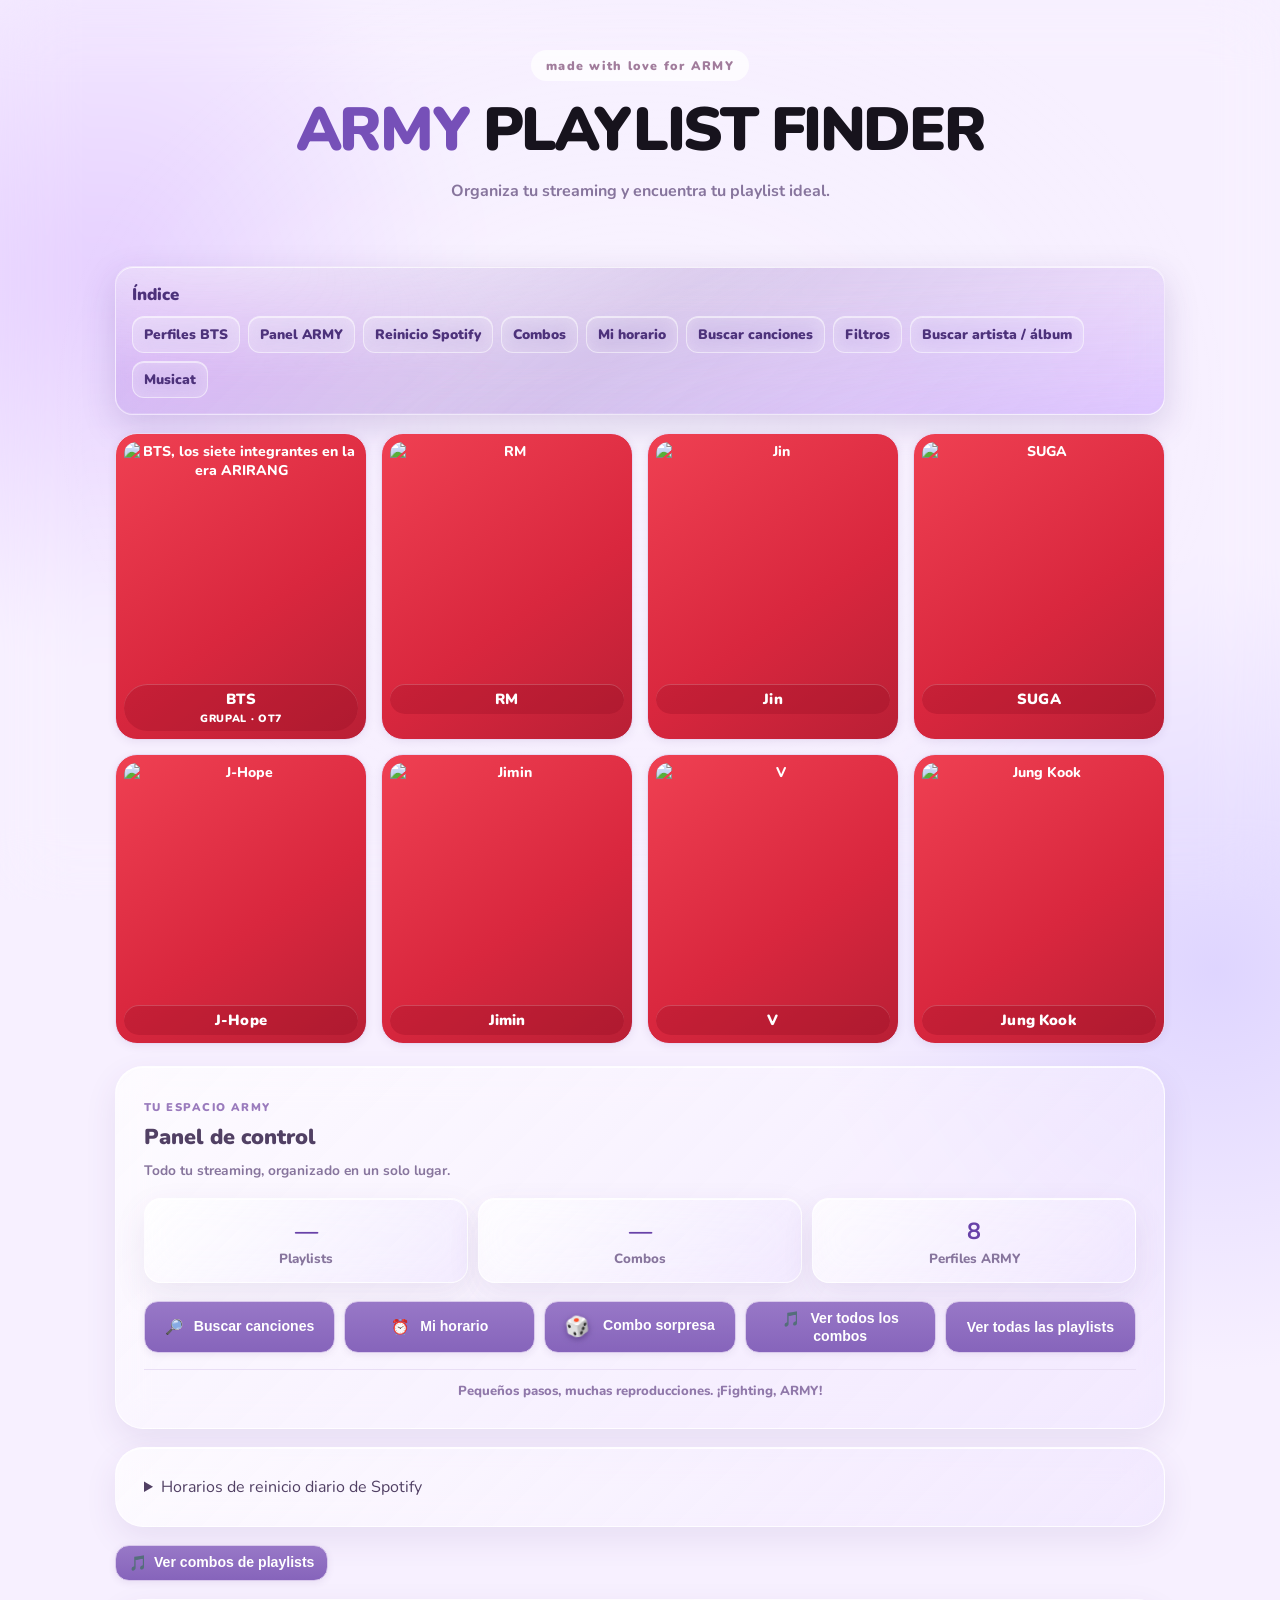
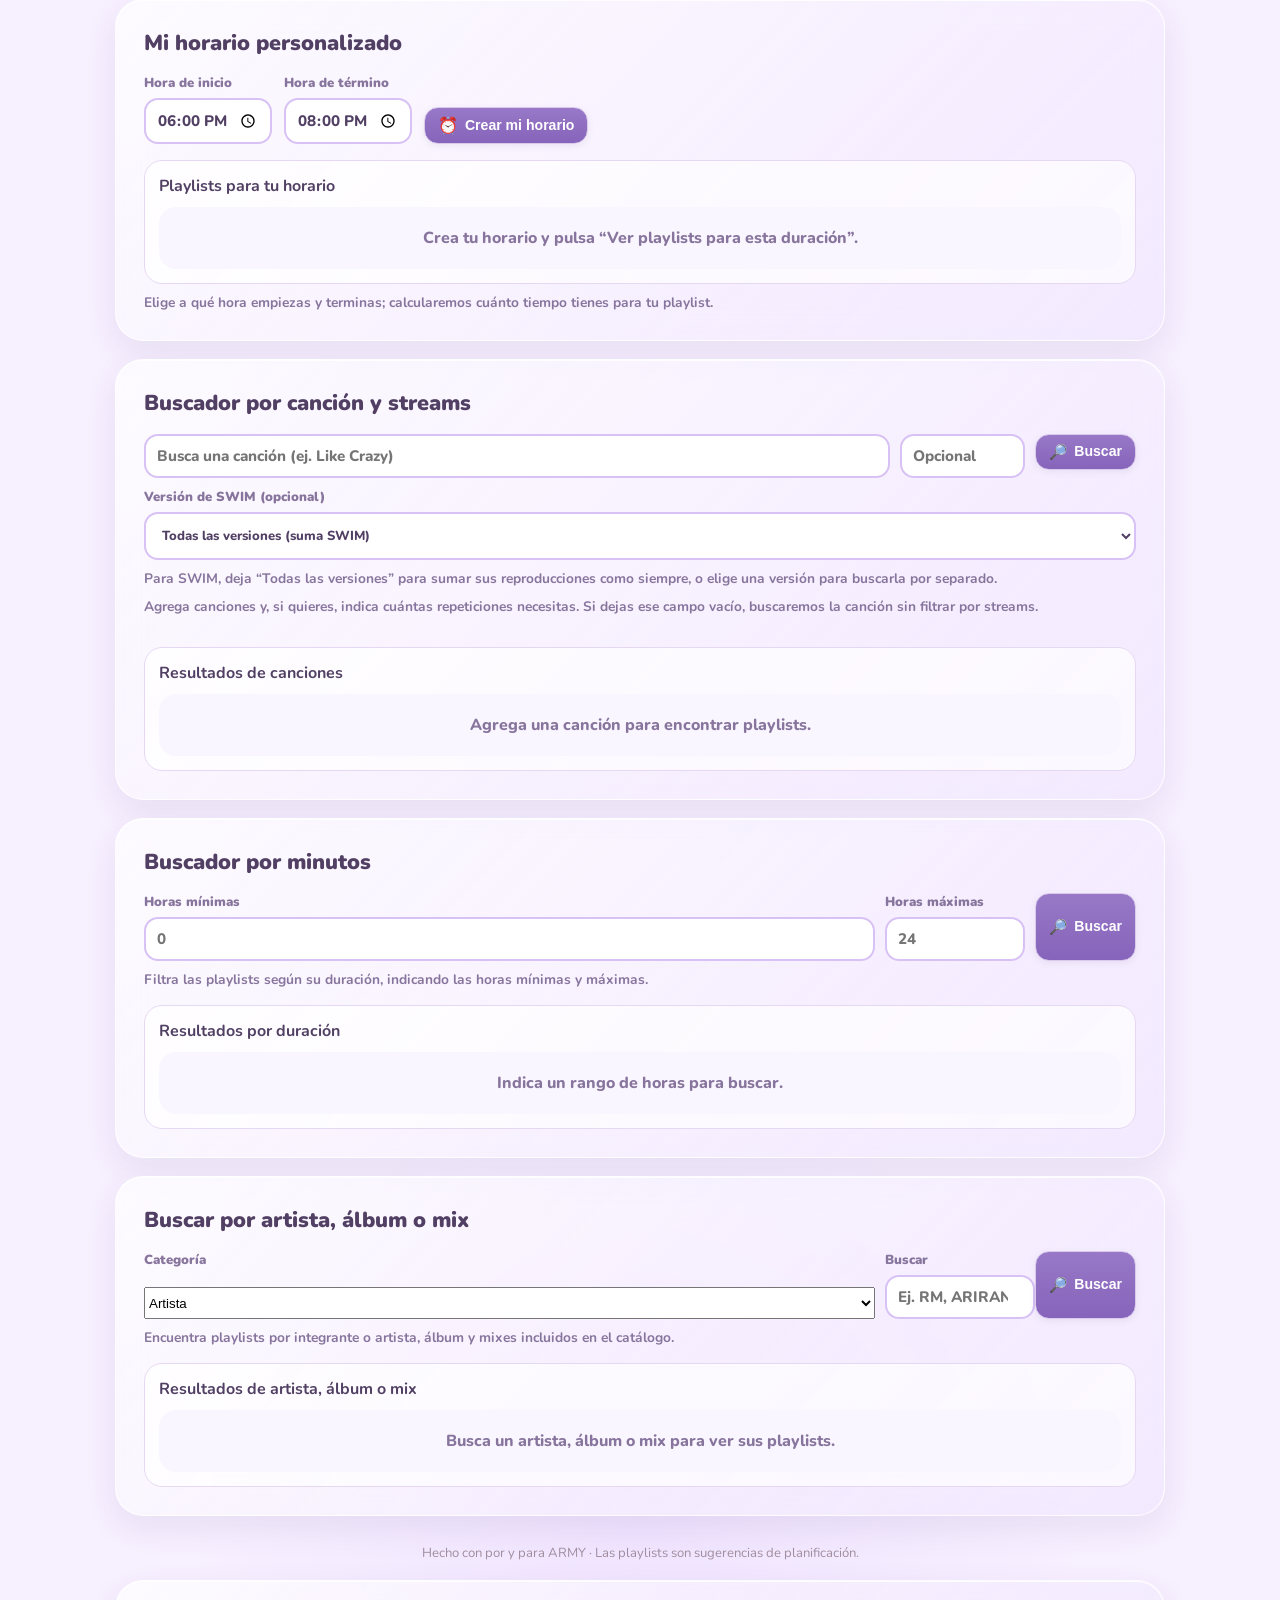
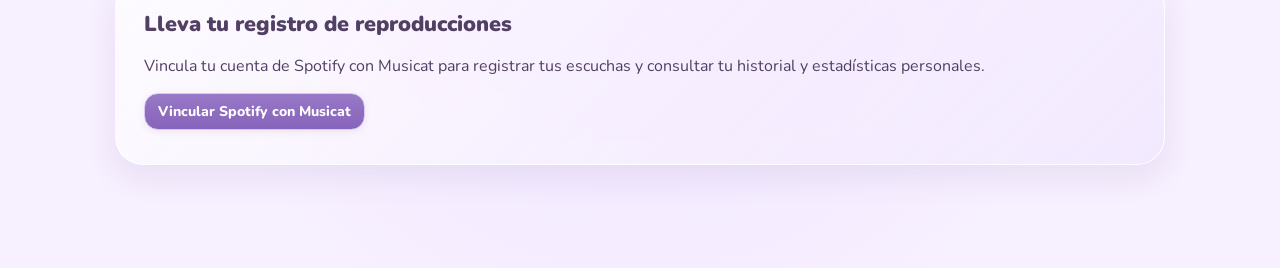
==== index.html @ de58457c "Add Normal x20 playlist" ====
<!doctype html><html lang="es"><head><meta charset="utf-8"><meta name="viewport" content="width=device-width,initial-scale=1"><meta name="theme-color" content="#fff6fb"><title>ARMY PLAYLIST FINDER</title><link rel="preconnect" href="https://fonts.googleapis.com"><link href="https://fonts.googleapis.com/css2?family=Nunito:wght@400;700;800;900&display=swap" rel="stylesheet"><style>
:root{--bg:#f7f0ff;--pink:#e8c9ff;--lilac:#d8c1f5;--blue:#d8d0ff;--yellow:#f2e5ff;--ink:#514064;--muted:#87759d;--shadow:0 12px 28px #50347720}*{box-sizing:border-box}body{margin:0;background:radial-gradient(circle at 8% 8%,#d9b8ff99,transparent 23rem),radial-gradient(circle at 95% 28%,#c9bdff88,transparent 25rem),radial-gradient(circle at 50% 90%,#ead9ff88,transparent 28rem),var(--bg);color:var(--ink);font-family:Nunito,sans-serif}.page{width:min(1050px,calc(100% - 28px));margin:auto;padding:30px 0 55px}header{text-align:center;padding:20px 10px 30px}.eyebrow{display:inline-block;padding:7px 15px;border-radius:99px;background:#ffffffbd;color:#a17c9c;font-size:.78rem;font-weight:900;letter-spacing:.1em}h1{font-size:clamp(2rem,6vw,3.8rem);line-height:1.1;margin:16px 0 8px;font-weight:900;letter-spacing:-.04em}h1 span{color:#d58db0}.subtitle,.hint{color:var(--muted);font-weight:700}.panel{margin:18px 0;padding:clamp(18px,4vw,28px);border:1px solid #ffffffd9;border-radius:28px;background:#ffffffb8;box-shadow:var(--shadow);backdrop-filter:blur(8px)}h2{font-size:1.35rem;margin:0 0 16px;font-weight:900}.hint{font-size:.86rem;margin:9px 0 0}.profiles{display:grid;grid-template-columns:repeat(4,minmax(0,1fr));gap:14px}.profile{position:relative;overflow:hidden;min-width:0;border-radius:20px;padding:9px;background:linear-gradient(145deg,#fffaff,#eee2ff);border:1px solid white;box-shadow:0 7px 18px #705e7020;transition:transform .22s,box-shadow .22s;cursor:pointer}.profile:hover{transform:perspective(700px) rotateY(-8deg) rotateX(4deg) translateY(-5px);box-shadow:0 16px 26px #705e7030}.profile:active{transform:perspective(700px) rotateY(12deg) scale(.97)}.profile iframe{display:block;width:100%;height:155px;border:0;border-radius:14px;pointer-events:none}.profile strong{display:block;text-align:center;padding:8px 2px 3px}.profile a{position:absolute;inset:0;z-index:2}.schedule{display:flex;align-items:end;gap:12px;flex-wrap:wrap}.field{display:grid;gap:6px;font-size:.82rem;font-weight:900;color:var(--muted)}.field input,.request-row input{padding:12px;border:2px solid var(--lilac);border-radius:14px;background:white;color:var(--ink);font:inherit;font-weight:800}.field input{width:125px}.action{border:0;border-radius:14px;padding:12px 18px;background:var(--pink);border-bottom:4px solid #e9afc9;box-shadow:0 4px 0 #e9afc9;color:var(--ink);font-weight:900;cursor:pointer}.schedule-result{display:none;margin-top:15px;padding:13px 16px;background:#eee5ff;border-radius:15px;font-weight:800}.request-row{display:grid;grid-template-columns:minmax(0,1fr) 140px auto;gap:10px}.request-row input{min-width:0}.request-list{display:grid;gap:8px;margin:15px 0}.request{display:flex;justify-content:space-between;gap:10px;align-items:center;padding:10px 13px;border-radius:14px;background:#f2eaff;font-weight:800}.remove{border:0;background:transparent;color:#bd7199;font-weight:900;font-size:1.1rem;cursor:pointer}.results{display:grid;grid-template-columns:repeat(2,minmax(0,1fr));gap:13px;margin-top:16px}.playlist{padding:17px;border-radius:20px;background:white;border:1px solid #fff;box-shadow:var(--shadow)}.playlist h3{margin:0 0 8px;font-size:1.05rem}.chips{display:flex;gap:7px;flex-wrap:wrap;margin:8px 0}.chip{padding:5px 9px;border-radius:99px;background:#eee5ff;font-size:.76rem;font-weight:900}.playlist ul{padding-left:19px;color:#786879;font-size:.88rem;line-height:1.55}.spotify-link{display:inline-block;text-decoration:none;color:var(--ink);font-weight:900;background:var(--blue);padding:8px 13px;border-radius:12px}.empty{grid-column:1/-1;padding:20px;text-align:center;background:#faf6ff;border-radius:17px;color:var(--muted);font-weight:800}.combo{margin-top:18px;padding:18px;border-radius:20px;background:linear-gradient(120deg,#f2e5ff,#e5dcff);cursor:pointer;transition:box-shadow .2s}.combo:focus-visible{outline:3px solid #d98abb;outline-offset:3px}.combo[aria-expanded="true"]{box-shadow:0 4px 18px #d9a5c755}.combo-playlists{cursor:default;margin-top:14px}.song-hit{background:#ead8ff;color:#633b91;font-weight:800;border-radius:6px;padding:3px 6px;list-style-position:inside}.combo h3{margin:0 0 8px}.combo p{margin:5px 0;color:#766779;font-weight:700}.footer{text-align:center;color:#a18e9f;font-size:.82rem;margin-top:28px}@media(max-width:720px){.profiles{grid-template-columns:repeat(2,minmax(0,1fr))}.results{grid-template-columns:1fr}}@media(max-width:460px){.request-row{grid-template-columns:1fr 105px}.request-row button{grid-column:1/-1}.profile iframe{height:145px}}
.profile-shortcuts{display:grid;grid-template-columns:repeat(4,minmax(0,1fr));gap:12px;margin:0 0 18px}.profile-shortcut{min-height:82px;padding:13px 8px;border:1px solid #c94b5b;border-radius:18px;background:linear-gradient(145deg,#fff7f6,#f4c8cc 58%,#d94a59);box-shadow:0 7px 18px #9f263b30,inset 0 2px 0 #fff9;color:#55202c;font:900 1rem Nunito,sans-serif;cursor:pointer;transition:transform .18s,box-shadow .18s}.profile-shortcut small{font-size:.76rem;color:var(--muted)}.member-cover{padding:8px;display:flex;flex-direction:column;align-items:center;gap:7px}.member-cover img{display:block;width:100%;aspect-ratio:1/1;object-fit:cover;object-position:center 30%;border-radius:13px}.member-cover span{display:block;font-weight:900;text-align:center;line-height:1.2}.member-cover:focus-visible{outline:3px solid #d98abb;outline-offset:3px}.profile-shortcut:active,.profile-shortcut.bounce{animation:profileBounce .48s ease}.profile-shortcut:focus-visible{outline:3px solid #d98abb;outline-offset:3px}@keyframes profileBounce{0%,100%{transform:translateY(0) scale(1)}25%{transform:translateY(-10px) scale(1.06)}50%{transform:translateY(0) scale(.96)}75%{transform:translateY(-4px) scale(1.02)}}@media(max-width:720px){.profile-shortcuts{grid-template-columns:repeat(4,minmax(0,1fr));gap:8px}.profile-shortcut{min-height:72px;font-size:.88rem;padding:10px 4px}}@media(max-width:380px){.profile-shortcut{font-size:.78rem}}\n.combo-catalog{display:grid;gap:16px}.combo-set{padding:18px;border-radius:20px;border:1px solid #fff;box-shadow:var(--shadow)}.combo-set.combo-one{background:linear-gradient(120deg,#f7e9ff,#eee5ff)}.combo-set.combo-two{background:linear-gradient(120deg,#e9f0ff,#eee8ff)}.combo-set h3{margin:0 0 8px}.combo-total{display:inline-block;margin:4px 0 12px;padding:7px 11px;border-radius:99px;background:#ffffffb8;font-weight:900;font-size:.86rem}.combo-entry{padding:12px;margin-top:9px;border-radius:14px;background:#ffffffd9}.combo-entry p{margin:5px 0;color:var(--muted);font-size:.82rem;font-weight:700}.combo-entry a{display:inline-block;margin-top:5px;color:var(--ink);font-weight:900;text-decoration:none;background:#fff;padding:7px 10px;border-radius:10px}.combo-entry a:focus-visible{outline:3px solid #d98abb}.combo-mission{font-size:.88rem;font-weight:800;margin:8px 0 0}button,.action,.spotify-link{background:#7650b8!important;color:#fff!important;border:1px solid #6842a8!important;box-shadow:0 4px 0 #55358f!important;transition:transform .18s,box-shadow .18s,background .18s;position:relative;overflow:hidden}button:hover,.action:hover,.spotify-link:hover{background:#8964c9!important;transform:translateY(-2px)}button:active,.action:active,.spotify-link:active{transform:translateY(2px) scale(.98);box-shadow:0 1px 0 #55358f!important}.profile-shortcut{background:#7650b8!important;border:2px solid #6842a8!important}.profile-shortcut span{color:#fff!important}.remove{background:transparent!important;border:0!important;box-shadow:none!important;color:#fff!important}15%{opacity:1}100%{opacity:0;transform:translate(var(--dx),-38px) scale(1.05) rotate(var(--rot))}}
/* Perfil cards: mini app widgets */
.profile-shortcuts{gap:16px;margin:4px 0 22px}
.profile-shortcut.member-cover{position:relative;isolation:isolate;min-height:0;padding:9px;border:1px solid #ffffffd9!important;border-radius:23px;background:linear-gradient(145deg,#ffffffd9 0%,#eee2ffed 52%,#d9c5f5 100%)!important;box-shadow:0 9px 24px #54377b20,inset 0 1px 0 #fff;overflow:hidden;display:flex;flex-direction:column;gap:0;transition:transform .25s ease,box-shadow .25s ease}
.profile-shortcut.member-cover:before{content:"";position:absolute;inset:0;z-index:-1;background:radial-gradient(circle at 85% 8%,#fff9 0 2px,transparent 3px),radial-gradient(circle at 12% 75%,#c9a9f455 0 2px,transparent 3px);pointer-events:none}
.profile-shortcut.member-cover:hover{transform:translateY(-6px) scale(1.025);box-shadow:0 17px 30px #54377b35,inset 0 1px 0 #fff}
.profile-shortcut.member-cover img{width:100%;aspect-ratio:1/1;object-fit:cover;object-position:center 28%;border-radius:16px;box-shadow:0 5px 14px #4b326522;transition:transform .35s ease,filter .35s ease}
.profile-shortcut.member-cover:hover img{transform:scale(1.035);filter:saturate(1.08)}
.profile-shortcut.member-cover span{width:100%;margin-top:9px;padding:8px 4px 6px;border-radius:13px;background:#ffffffa8;color:#63458c!important;font-size:.98rem;letter-spacing:.025em;text-align:center;box-shadow:inset 0 1px 0 #fff}
.profile-shortcut.member-cover small{color:#987eb7!important;font-size:.68rem;letter-spacing:.08em;text-transform:uppercase}
.profile-shortcut.member-cover:after{content:"";position:absolute;top:15px;right:16px;color:#fff;font-size:1rem;text-shadow:0 1px 8px #6842a8;opacity:.9}
.armybomb-particle{position:absolute;z-index:30;left:var(--x);top:var(--y);width:13px;height:25px;pointer-events:none;animation:armybomb-float 1s cubic-bezier(.16,.75,.25,1) forwards;filter:drop-shadow(0 2px 3px #40236a55)}
.armybomb-particle:before{content:"";position:absolute;top:0;left:0;width:13px;height:13px;border-radius:50%;background:radial-gradient(circle at 35% 28%,#fff 0 9%,#e8dcff 13%,#a987e9 48%,#6841a8 100%);border:1px solid #fff9;box-shadow:0 0 8px #c6a5ff}
.armybomb-particle:after{content:"";position:absolute;top:11px;left:5px;width:4px;height:13px;border-radius:0 0 3px 3px;background:linear-gradient(90deg,#eee7ff,#8c6ab9,#f5efff);border:1px solid #fff9}
@keyframes armybomb-float{0%{opacity:0;transform:translate(0,8px) scale(.35) rotate(-18deg)}15%{opacity:1}100%{opacity:0;transform:translate(var(--dx),-58px) scale(1.1) rotate(var(--rot))}}
@media(max-width:720px){.profile-shortcuts{gap:10px}.profile-shortcut.member-cover{padding:7px;border-radius:19px}.profile-shortcut.member-cover span{font-size:.86rem;padding:7px 3px 5px}}
}

/* Animaciones suaves de entrada y movimiento */
@keyframes lavenderRise{from{opacity:0;transform:translateY(16px)}to{opacity:1;transform:translateY(0)}}
@keyframes lavenderGlow{0%,100%{box-shadow:0 3px 12px #5d477515}50%{box-shadow:0 7px 20px #8b69bd26}}
header{animation:lavenderRise .75s ease both}
.panel{animation:lavenderRise .65s ease both}
.profile-shortcut.member-cover{animation:lavenderRise .6s ease both}
.profile-shortcut.member-cover:nth-child(2){animation-delay:.06s}
.profile-shortcut.member-cover:nth-child(3){animation-delay:.12s}
.profile-shortcut.member-cover:nth-child(4){animation-delay:.18s}
.profile-shortcut.member-cover:nth-child(5){animation-delay:.24s}
.profile-shortcut.member-cover:nth-child(6){animation-delay:.30s}
.profile-shortcut.member-cover:nth-child(7){animation-delay:.36s}
.profile-shortcut.member-cover:nth-child(8){animation-delay:.42s}
.action:hover,.spotify-link:hover{filter:brightness(1.08)}
@media(prefers-reduced-motion:reduce){header,.panel,.profile-shortcut.member-cover{animation:none!important}}
/* Minimal lavender: tarjetas de perfiles */
.profile-shortcuts{gap:14px;margin:4px 0 22px}
.profile-shortcut.member-cover{min-height:0;padding:8px!important;border:1px solid #e9def5!important;border-radius:18px!important;background:#fff!important;box-shadow:0 3px 12px #5d477515!important;overflow:hidden;display:flex;flex-direction:column;gap:0;transition:transform .2s ease,border-color .2s ease,box-shadow .2s ease}
.profile-shortcut.member-cover:before,.profile-shortcut.member-cover:after{display:none!important}
.profile-shortcut.member-cover:hover{transform:translateY(-3px)!important;border-color:#cdb8e8!important;box-shadow:0 8px 18px #5d47751c!important}
.profile-shortcut.member-cover img{width:100%;aspect-ratio:1/1;object-fit:cover;object-position:center 28%;border-radius:12px!important;box-shadow:none!important;transition:transform .25s ease}
.profile-shortcut.member-cover:hover img{transform:scale(1.015);filter:none}
.profile-shortcut.member-cover span{width:100%;margin-top:8px;padding:7px 3px 5px;border-radius:10px;background:#f5effb!important;color:#63458c!important;font-size:.92rem;letter-spacing:.01em;text-align:center;box-shadow:none!important}
.profile-shortcut.member-cover small{color:#9883ad!important;font-size:.66rem;letter-spacing:.06em;text-transform:uppercase}
@media(max-width:720px){.profile-shortcuts{gap:9px}.profile-shortcut.member-cover{padding:6px!important;border-radius:15px!important}.profile-shortcut.member-cover img{border-radius:10px!important}.profile-shortcut.member-cover span{font-size:.82rem;padding:6px 2px 4px}}
@media(prefers-reduced-motion:reduce){.profile-shortcut.member-cover,.profile-shortcut.member-cover img{transition:none}}

.army-dashboard{background:linear-gradient(135deg,#fff 0%,#f7efff 58%,#eee5ff 100%);border:1px solid #e7d9f7}.dashboard-head{display:flex;justify-content:space-between;align-items:center;gap:12px}.dashboard-head h2{margin:5px 0}.dashboard-kicker{font-size:.7rem;letter-spacing:.13em;font-weight:900;color:#9a7bbd}.dashboard-heart{font-size:2.2rem;filter:drop-shadow(0 4px 7px #9270bb44)}.dashboard-stats{display:grid;grid-template-columns:repeat(3,minmax(0,1fr));gap:10px;margin:18px 0}.dashboard-stat{display:grid;gap:3px;padding:14px 10px;border:1px solid #eee4f8;border-radius:17px;background:#ffffffd9;text-align:center}.dashboard-stat span{font-size:1.25rem}.dashboard-stat strong{font-size:1.45rem;color:#6842a8}.dashboard-stat small{font-weight:800;color:var(--muted)}.dashboard-actions{display:flex;flex-wrap:wrap;gap:9px}.dashboard-actions .action{flex:1 1 175px}.dashboard-note{margin:16px 0 0;padding-top:12px;border-top:1px solid #e9def5;color:#9078aa;font-size:.82rem;font-weight:800;text-align:center}@media(max-width:460px){.dashboard-stat{padding:11px 5px}.dashboard-stat strong{font-size:1.2rem}.dashboard-actions .action{flex-basis:100%}}\n .reset-times summary{cursor:pointer;font-weight:900;color:var(--ink);font-size:1.02rem;list-style-position:inside}.reset-times[open] summary{margin-bottom:12px}.reset-controls{display:flex;gap:10px;align-items:center;flex-wrap:wrap}.reset-controls input{flex:1 1 220px;min-width:0;padding:11px 13px;border:1px solid #e4d7f2;border-radius:13px;background:#fff;color:var(--ink);font:inherit;font-weight:800}.reset-format-label{display:flex;align-items:center;gap:8px;color:var(--muted);font-size:.82rem;font-weight:900}.reset-format-label select{padding:10px;border:1px solid #e4d7f2;border-radius:12px;background:#fff;color:var(--ink);font:inherit;font-weight:800}.reset-highlight{display:flex;gap:6px 18px;align-items:center;flex-wrap:wrap;padding:13px 15px;margin:12px 0;background:linear-gradient(110deg,#f4ecff,#fff);border:1px solid #e7d9f7;border-radius:14px;color:#6842a8;font-weight:900}.reset-list-wrap{display:grid;gap:8px}.reset-country-card{display:grid;grid-template-columns:minmax(175px,1.2fr) minmax(105px,.8fr) minmax(105px,.8fr) minmax(120px,.9fr);align-items:center;gap:10px;min-width:0;padding:11px 13px;border:1px solid #eee5f7;border-radius:14px;background:linear-gradient(105deg,#fff,#faf7ff);box-shadow:0 3px 10px #5d47750c;font-size:.82rem;white-space:nowrap}.reset-country-name{min-width:0;white-space:normal;overflow-wrap:anywhere;display:-webkit-box;-webkit-box-orient:vertical;-webkit-line-clamp:2;overflow:hidden;line-height:1.2;font-weight:900;color:#5f477b}.reset-country-name .reset-flag{margin-right:7px}.reset-time-cell{color:#89789b;font-weight:800}.reset-time-cell strong{display:block;color:#6842a8;font-size:.88rem}.reset-countdown{color:#6842a8;font-weight:900;text-align:right}@media(max-width:620px){.reset-list-wrap{overflow-x:auto;padding-bottom:5px}.reset-country-card{min-width:590px;grid-template-columns:1.2fr .8fr .8fr .9fr}.reset-controls{align-items:stretch}.reset-format-label{justify-content:space-between}} 
/* Panel inferior de plataformas */
body{padding-bottom:30px}
#spotifyContent>.panel{margin:12px 0}

.site-index{margin:18px 0;padding:16px;border:1px solid #e7d9f7;border-radius:18px;background:#fffdfef0;box-shadow:0 6px 18px #705e7015}.site-index h2{margin:0 0 10px;color:#6842a8;font-size:1.05rem}.site-index-links{display:flex;flex-wrap:wrap;gap:8px}.site-index a{padding:8px 11px;border-radius:12px;background:#f2eaff;color:#6842a8;font-weight:900;text-decoration:none;font-size:.86rem}.site-index a:focus-visible{outline:3px solid #d98abb;outline-offset:2px}

/* Liquid glass lavanda global + botones estilo glossy */
body{
 }
body:before{
 content:"";position:fixed;inset:0;z-index:-1;pointer-events:none;
 background:radial-gradient(ellipse at 50% 45%,#ffffff38,transparent 65%);
 backdrop-filter:blur(34px);-webkit-backdrop-filter:blur(34px);
}
.panel,.site-index,.playlist,.combo-entry,.reset-country-card,.dashboard-stat{
 background:linear-gradient(135deg,#ffffffb8,#eee5ff99)!important;
 border:1px solid #ffffffc9!important;
 box-shadow:0 12px 32px #51347b18,inset 0 1px 0 #ffffffd9!important;
 backdrop-filter:blur(18px) saturate(145%);-webkit-backdrop-filter:blur(18px) saturate(145%);
}
button,.action,.spotify-link,.profile-shortcut{
 border-radius:999px!important;
 background:linear-gradient(180deg,#9874d0 0%,#7650b8 58%,#6842a8 100%)!important;
 color:#fff!important;
 border:1px solid #ffffffa8!important;
 box-shadow:0 5px 0 #4f347f,0 9px 18px #4f347f30,inset 0 2px 3px #ffffff65!important;
 text-shadow:0 1px 2px #4d327755;
 transition:transform .18s ease,box-shadow .18s ease,filter .18s ease!important;
}
button:hover,.action:hover,.spotify-link:hover,.profile-shortcut:hover{
 filter:brightness(1.08) saturate(1.04);transform:translateY(-2px);
 box-shadow:0 7px 0 #4f347f,0 13px 22px #4f347f38,inset 0 2px 3px #ffffff75!important;
}
button:active,.action:active,.spotify-link:active,.profile-shortcut:active{
 transform:translateY(3px) scale(.985);
 box-shadow:0 2px 0 #4f347f,0 4px 10px #4f347f24,inset 0 2px 4px #ffffff55!important;
}
.profile-shortcut.member-cover{border-radius:22px!important;background:linear-gradient(145deg,#ffffffd9,#e9ddf8c9)!important}
.profile-shortcut.member-cover span{border-radius:999px!important}
@media(prefers-reduced-motion:reduce){button,.action,.spotify-link,.profile-shortcut{transition:none!important}}


/* Índice: liquid glass morado */
.site-index{
 position:relative;isolation:isolate;overflow:hidden;
 background:linear-gradient(135deg,rgba(177,139,235,.34),rgba(112,72,177,.25) 48%,rgba(220,195,255,.32))!important;
 border:1px solid rgba(255,255,255,.58)!important;
 box-shadow:0 12px 34px rgba(79,42,130,.18),inset 0 1px 0 rgba(255,255,255,.72),inset 0 -1px 0 rgba(255,255,255,.16)!important;
 backdrop-filter:blur(22px) saturate(165%)!important;
 -webkit-backdrop-filter:blur(22px) saturate(165%)!important;
}
.site-index:before{content:"";position:absolute;inset:-45% -15%;z-index:-1;pointer-events:none;background:radial-gradient(ellipse at 18% 8%,rgba(255,255,255,.68),transparent 42%),radial-gradient(ellipse at 88% 85%,rgba(179,128,255,.32),transparent 48%);filter:blur(9px)}
.site-index h2,.site-index a{color:#4d327b!important}
.site-index a{background:rgba(255,255,255,.28)!important;border:1px solid rgba(255,255,255,.5)!important;box-shadow:inset 0 1px 0 rgba(255,255,255,.55)!important;backdrop-filter:blur(10px);-webkit-backdrop-filter:blur(10px)}
.site-index a:hover{background:rgba(255,255,255,.48)!important}
@supports not ((backdrop-filter:blur(2px)) or (-webkit-backdrop-filter:blur(2px))){.site-index{background:linear-gradient(135deg,#e7d8ff,#c7a8f2)!important}}


/* Tarjetas BTS: rojo ARIRANG y nombres blancos; los combos conservan su paleta */
.profile-shortcut.member-cover{
  background:linear-gradient(145deg,#ef4052 0%,#d9273e 58%,#b91f35 100%)!important;
  border:1px solid #a9182d!important;
  box-shadow:0 6px 16px #a9182d35,inset 0 1px 0 #ffffff55!important;
}
.profile-shortcut.member-cover span,
.profile-shortcut.member-cover small{
  color:#fff!important;
}
.profile-shortcut.member-cover span{
  background:rgba(145,12,34,.28)!important;
  box-shadow:inset 0 1px 0 #ffffff30!important;
}
.profile-shortcut.member-cover:hover{
  border-color:#8f1428!important;
  box-shadow:0 10px 22px #a9182d45,inset 0 1px 0 #ffffff66!important;
}


/* Título principal: ARMY morado y PLAYLIST FINDER negro */
.army-main-title{color:#17131d!important;text-shadow:none}
.army-main-title span{color:#7650b8!important}

/* Iconos para controles de navegación y streaming */
.action:before{display:inline-block;margin-right:7px;font-size:1.05em;vertical-align:-1px}
#dashboardRandom:before{content:"🎲";display:inline-block;font-size:1.4em;vertical-align:-3px;filter:drop-shadow(0 2px 3px #39205f88);transform:rotate(-8deg);margin-right:9px}
#makeSchedule:before{content:"⏰";font-size:1.15em}
#addRequest:before,#clearHours:before,#librarySearchButton:before{content:"🔎";font-size:1.05em}
#toggleComboCatalog:before{content:"🎵";font-size:1.05em}
[data-dashboard-go="songSearchPanel"]:before{content:"🔎"}
[data-dashboard-go="schedulePanel"]:before{content:"⏰"}
[data-dashboard-go="toggleComboCatalog"]:before{content:"🎵"}
#dashboardRandom:after{content:""}
#showSchedulePlaylists:before{content:"▶️"}


#randomComboResult{position:relative;overflow:visible}
#randomComboCard{position:relative;isolation:isolate;overflow:visible}
.surprise-card-confetti,.surprise-card-confetti{width:8px;height:12px;border-radius:2px;animation:cardConfettiFloat var(--duration,8s) ease-in-out var(--delay,0s) forwards}
.surprise-card-star{font-size:clamp(16px,2.5vw,25px);color:#9b63e8;text-shadow:0 1px 8px #fff,0 0 12px #d9b8ff;animation:cardStarTwinkle var(--duration,8s) ease-in-out var(--delay,0s) forwards}
@keyframes cardConfettiFloat{0%{transform:translate3d(0,-8px,0) rotate(0deg);opacity:0}12%{opacity:1}80%{opacity:1}100%{transform:translate3d(var(--drift),95px,0) rotate(var(--spin));opacity:0}}

.surprise-confetti{position:fixed;top:-14px;width:9px;height:13px;z-index:9999;pointer-events:none;border-radius:2px;animation:surpriseConfettiFall var(--fall-time,2.4s) cubic-bezier(.18,.65,.35,1) forwards}
@keyframes surpriseConfettiFall{0%{transform:translate3d(0,-10px,0) rotate(0deg);opacity:1}100%{transform:translate3d(var(--drift),105vh,0) rotate(var(--spin));opacity:0}}
@media(prefers-reduced-motion:reduce){.surprise-confetti{animation-duration:1.1s}}

/* Botones más pequeños y suaves, sin relieve marcado */
button,.action,.spotify-link{
  padding:8px 13px!important;
  min-height:0;
  border:1px solid #d9c9ec!important;
  border-radius:14px!important;
  background:linear-gradient(180deg,#9878c7 0%,#8664bb 100%)!important;
  box-shadow:0 2px 7px #60458318!important;
  text-shadow:none!important;
  font-size:.88rem!important;
  font-weight:800!important;
  transition:background .18s ease,box-shadow .18s ease!important;
}
button:hover,.action:hover,.spotify-link:hover{
  transform:none!important;
  filter:none!important;
  background:#8060b4!important;
  box-shadow:0 3px 9px #60458320!important;
}
button:active,.action:active,.spotify-link:active{
  transform:scale(.99)!important;
  box-shadow:0 1px 4px #60458318!important;
}
.profile-shortcut.member-cover{
  border:1px solid #e8d9f4!important;
  box-shadow:0 2px 9px #60458318!important;
}
.profile-shortcut.member-cover:hover{
  transform:translateY(-2px)!important;
  box-shadow:0 4px 12px #60458320!important;
}

/* Ajuste de buscadores para que respeten el ancho de sus contenedores */
.song-autocomplete,.field,.request-row,.reset-controls{min-width:0;max-width:100%}
.song-autocomplete>input,.field input,.request-row input,.reset-controls input{width:100%;min-width:0;max-width:100%;font-size:clamp(.78rem,2.5vw,.95rem);padding:10px 11px}
#librarySearchPanel .song-autocomplete{flex:1 1 0;min-width:0}
.reset-controls .song-autocomplete{flex:1 1 220px;min-width:0}
@media(max-width:560px){.request-row{grid-template-columns:minmax(0,1fr) minmax(76px,100px) auto;gap:7px}.song-request-row{grid-template-columns:minmax(0,1fr) minmax(76px,95px)}.song-request-row #addRequest{grid-column:1/-1}#librarySearchPanel .request-row{grid-template-columns:minmax(0,1fr)}#librarySearchPanel .field{width:100%}.reset-controls{gap:7px}.reset-controls .song-autocomplete{flex-basis:100%}}
/* Autocompletado unificado en todos los buscadores */
#librarySearchPanel .song-autocomplete{flex:2;min-width:150px}
.reset-controls .song-autocomplete{flex:1;min-width:150px}
/* Autocompletado de canciones y streams opcionales */
.song-request-row{grid-template-columns:minmax(0,1fr) 125px auto;align-items:start}
.song-autocomplete{position:relative;min-width:0}
.song-autocomplete>input{width:100%}
.song-suggestions{position:absolute;z-index:100;top:calc(100% + 6px);left:0;right:0;max-height:260px;overflow:auto;padding:6px;border:1px solid #e4d7f2;border-radius:14px;background:#fff;box-shadow:0 12px 28px #50347726}
.song-suggestion{display:block;width:100%;padding:9px 11px!important;border:0!important;border-radius:9px!important;background:transparent!important;box-shadow:none!important;color:#514064!important;text-align:left;font-size:.9rem!important;text-shadow:none!important}
.song-suggestion:hover,.song-suggestion.active{background:#f1e8ff!important;color:#6842a8!important;transform:none!important;box-shadow:none!important}
#playsInput{width:100%;min-width:0}
@media(max-width:560px){.song-request-row{grid-template-columns:minmax(0,1fr) 105px}.song-request-row #addRequest{grid-column:1/-1}}
/* Resultados independientes para cada buscador */
.search-output{margin-top:16px;padding:14px;border:1px solid #e5d8f3;border-radius:18px;background:#ffffffa8;min-width:0;overflow:hidden}
.search-output>h3{margin:0 0 10px;color:var(--ink);font-size:1rem}
.search-output .results{margin:0;min-width:0}
.profile-track-match{background:rgba(190,150,255,.16);border-left:3px solid #a66cff;padding:5px 8px;border-radius:6px;font-weight:600;}</style></head><body><main class="page"><header><div class="eyebrow"> made with love for ARMY </div><h1 class="army-main-title"><span>ARMY</span> PLAYLIST FINDER</h1><p class="subtitle">Organiza tu streaming y encuentra tu playlist ideal. </p></header>

<nav class="site-index" aria-label="Índice de secciones"><h2>Índice</h2><div class="site-index-links"><a href="#profile-shortcuts">Perfiles BTS</a><a href="#armyDashboard">Panel ARMY</a><a href="#spotifyResetTimes">Reinicio Spotify</a><a href="#comboCatalog">Combos</a><a href="#schedulePanel">Mi horario</a><a href="#songSearchPanel">Buscar canciones</a><a href="#minutesFilterPanel">Filtros</a><a href="#librarySearchPanel">Buscar artista / álbum</a><a href="#musicatProgress">Musicat</a></div></nav>
<section class="profile-shortcuts" id="profile-shortcuts" aria-label="Perfiles grupales e individuales">
<button class="profile-shortcut member-cover group-cover" type="button" data-group="Combo ARIRANG · 13 B-sides"><img src="https://img.zeit.de/feuilleton/2026-03/arirang-bts-album-musik-k-pop-bild/square__960x960" alt="BTS, los siete integrantes en la era ARIRANG"><span> BTS<br><small>Grupal · OT7</small></span></button>
<button class="profile-shortcut member-cover" type="button" data-group="Combo RM"><img src="https://bighitsmusic.com/assets/images/bts/members/rm.jpg" alt="RM" loading="lazy"><span>RM</span></button>
<button class="profile-shortcut member-cover" type="button" data-group="Combo JIN"><img src="https://bighitsmusic.com/assets/images/bts/members/jin.jpg" alt="Jin" loading="lazy"><span>Jin</span></button>
<button class="profile-shortcut member-cover" type="button" data-group="Combo YOONGI"><img src="https://bighitsmusic.com/assets/images/bts/members/suga.jpg" alt="SUGA" loading="lazy"><span>SUGA</span></button>
<button class="profile-shortcut member-cover" type="button" data-group="Combo J-HOPE"><img src="https://bighitsmusic.com/assets/images/bts/members/j-hope.jpg" alt="J-Hope" loading="lazy"><span>J-Hope</span></button>
<button class="profile-shortcut member-cover" type="button" data-group="Combo JIMIN"><img src="https://bighitsmusic.com/assets/images/bts/members/jimin.jpg" alt="Jimin" loading="lazy"><span>Jimin</span></button>
<button class="profile-shortcut member-cover" type="button" data-group="Combo V"><img src="https://bighitsmusic.com/assets/images/bts/members/v.jpg" alt="V" loading="lazy"><span>V</span></button>
<button class="profile-shortcut member-cover" type="button" data-group="Combo JUNGKOOK"><img src="https://bighitsmusic.com/assets/images/bts/members/jungkook.jpg" alt="Jung Kook" loading="lazy"><span>Jung Kook</span></button>
</section>
<section class="panel" id="shortcutResults" hidden><h2 id="shortcutTitle">Playlists</h2><div class="results" id="shortcutPlaylists"></div></section>
<section class="panel" id="allPlaylistsPanel" hidden><h2>Todas las playlists</h2><p class="hint" id="allPlaylistsCount"></p><div class="results" id="allPlaylistsResults"></div></section>
<section class="panel army-dashboard" id="armyDashboard" aria-label="Panel de control ARMY">
<div class="dashboard-head"><div><span class="dashboard-kicker"> TU ESPACIO ARMY</span><h2> Panel de control</h2><p class="hint">Todo tu streaming, organizado en un solo lugar.</p></div></div>
<div class="dashboard-stats">
<div class="dashboard-stat"><span></span><strong id="dashPlaylistCount">—</strong><small>Playlists</small></div>
<div class="dashboard-stat"><span></span><strong id="dashComboCount">—</strong><small>Combos</small></div>
<div class="dashboard-stat"><span></span><strong>8</strong><small>Perfiles ARMY</small></div>
</div>
<div class="dashboard-actions"><button class="action" type="button" data-dashboard-go="songSearchPanel"> Buscar canciones</button><button class="action" type="button" data-dashboard-go="schedulePanel"> Mi horario</button><button class="action" type="button" id="dashboardRandom"> Combo sorpresa</button><button class="action" type="button" data-dashboard-go="toggleComboCatalog"> Ver todos los combos</button><button class="action" type="button" id="showAllPlaylists"> Ver todas las playlists</button></div>
<p class="dashboard-note">Pequeños pasos, muchas reproducciones. ¡Fighting, ARMY! </p>
</section>
<details class="panel reset-times" id="spotifyResetTimes">
<summary>Horarios de reinicio diario de Spotify</summary>
<p class="hint">El día de estadísticas de Spotify for Artists cambia a las 00:00 UTC. Busca un país, consulta la hora en su ciudad y cuánto falta para el próximo reinicio.</p>
<div class="reset-controls"><div class="song-autocomplete"><input id="resetCountrySearch" type="search" autocomplete="off" placeholder="Buscar país o ciudad…" aria-label="Buscar país o ciudad" aria-autocomplete="list" aria-controls="resetCountrySuggestions" aria-expanded="false"><div id="resetCountrySuggestions" class="song-suggestions" role="listbox" hidden></div></div><label class="reset-format-label">Formato horario<select id="resetTimeFormat" aria-label="Formato horario"><option value="24">24 horas</option><option value="12">12 horas</option></select></label></div>
<div class="reset-highlight"><strong>Próximo reinicio global: 00:00 UTC</strong><span id="resetGlobalCountdown">Calculando…</span></div>
<div class="reset-list-wrap" id="spotifyResetRows" aria-live="polite"></div>
<p class="hint" id="resetNoResults" hidden>No se encontraron países o ciudades con esa búsqueda.</p>
<p class="hint">Las horas muestran el cambio de día estadístico (00:00 UTC), no la hora en que Spotify termina de actualizar y mostrar las estadísticas. La actualización visible suele ocurrir después.</p>
<p class="hint">Fuente: <a href="https://support.spotify.com/na-en/artists/article/time-zone-for-stats-in-spotify-for-artists/" target="_blank" rel="noopener">Spotify for Artists · Zona horaria de las estadísticas</a>.</p>
</details>
<div style="display:flex;gap:10px;flex-wrap:wrap;margin:12px 0"><button class="action" id="toggleComboCatalog" type="button" aria-expanded="false" aria-controls="comboCatalog">Ver combos de playlists</button></div><section class="panel" id="randomComboResult" hidden aria-live="polite"><h2> Tu combo sorpresa</h2><div id="randomComboCard" class="combo-catalog"></div></section><section class="panel" id="comboCatalog" hidden><h2> Combos de playlists</h2><p class="hint">Playlists que se complementan para cubrir objetivos de streaming. Las duraciones totales suman la reproducción consecutiva de las listas.</p><div id="comboCards" class="combo-catalog"></div></section>
<section class="panel" id="schedulePanel"><h2> Mi horario personalizado</h2><div class="schedule"><label class="field">Hora de inicio<input id="startTime" type="time" value="18:00"></label><label class="field">Hora de término<input id="endTime" type="time" value="20:00"></label><button class="action" id="makeSchedule" type="button">Crear mi horario</button></div><div class="schedule-result" id="scheduleResult" aria-live="polite"></div><div class="search-output"><h3>Playlists para tu horario</h3><div id="scheduleMatches" class="results" aria-live="polite"><div class="empty">Crea tu horario y pulsa “Ver playlists para esta duración”.</div></div></div><p class="hint">Elige a qué hora empiezas y terminas; calcularemos cuánto tiempo tienes para tu playlist.</p></section>
<section class="panel" id="songSearchPanel"><h2> Buscador por canción y streams</h2><div class="request-row song-request-row"><div class="song-autocomplete"><input id="songInput" type="search" autocomplete="off" placeholder="Busca una canción (ej. Like Crazy)" aria-label="Nombre de la canción" aria-autocomplete="list" aria-controls="songSuggestions" aria-expanded="false"><div id="songSuggestions" class="song-suggestions" role="listbox" hidden></div></div><input id="playsInput" type="number" min="1" max="100" value="" placeholder="Opcional" aria-label="Streams deseados (opcional)"><button class="action" id="addRequest" type="button">Buscar</button></div><label class="field" style="margin-top:10px">Versión de SWIM (opcional)<select id="swimVersion" style="padding:12px;border:2px solid var(--lilac);border-radius:14px;background:white;color:var(--ink);font:inherit;font-weight:800"><option value="all">Todas las versiones (suma SWIM)</option><option value="Swim ARIRANG Clean">ARIRANG Clean</option><option value="Swim ARIRANG Explicit">ARIRANG Explicit</option><option value="Swim KEEP SWIMMING">KEEP SWIMMING</option><option value="Swim Underwater">Underwater</option><option value="Swim Instrumental">Instrumental</option><option value="Swim Spring Waves">Spring Waves</option></select></label><p class="hint">Para SWIM, deja “Todas las versiones” para sumar sus reproducciones como siempre, o elige una versión para buscarla por separado.</p><p class="hint">Agrega canciones y, si quieres, indica cuántas repeticiones necesitas. Si dejas ese campo vacío, buscaremos la canción sin filtrar por streams.</p><div id="requestList" class="request-list"></div><div class="search-output"><h3>Resultados de canciones</h3><div id="songMatches" class="results" aria-live="polite"><div class="empty">Agrega una canción para encontrar playlists.</div></div></div></section><section class="panel" id="minutesFilterPanel"><h2> Buscador por minutos</h2><div class="request-row hour-filter"><label class="field">Horas mínimas<input id="minHours" type="number" min="0" max="24" step="0.5" placeholder="0"></label><label class="field">Horas máximas<input id="maxHours" type="number" min="0" max="24" step="0.5" placeholder="24"></label><button class="action" id="clearHours" type="button">Buscar</button></div><p class="hint">Filtra las playlists según su duración, indicando las horas mínimas y máximas.</p><div class="search-output"><h3>Resultados por duración</h3><div id="minutesMatches" class="results" aria-live="polite"><div class="empty">Indica un rango de horas para buscar.</div></div></div></section><section class="panel" id="librarySearchPanel"><h2> Buscar por artista, álbum o mix</h2><div class="request-row"><label class="field">Categoría<select id="librarySearchType"><option value="artist">Artista</option><option value="album">Álbum</option><option value="mix">Mix</option></select></label><label class="field" style="flex:2">Buscar<div class="song-autocomplete"><input id="librarySearchInput" type="search" autocomplete="off" placeholder="Ej. RM, ARIRANG o Agust D mix" aria-label="Buscar artista, álbum o mix" aria-autocomplete="list" aria-controls="librarySearchSuggestions" aria-expanded="false"><div id="librarySearchSuggestions" class="song-suggestions" role="listbox" hidden></div></div></label><button class="action" id="librarySearchButton" type="button">Buscar</button></div><p class="hint">Encuentra playlists por integrante o artista, álbum y mixes incluidos en el catálogo.</p><div class="search-output"><h3>Resultados de artista, álbum o mix</h3><div id="libraryMatches" class="results" aria-live="polite"><div class="empty">Busca un artista, álbum o mix para ver sus playlists.</div></div></div></section><div class="footer">Hecho con  por y para ARMY · Las playlists son sugerencias de planificación.</div><section class="panel" id="musicatProgress" aria-labelledby="musicatTitle">
<h2 id="musicatTitle"> Lleva tu registro de reproducciones</h2>
<p>Vincula tu cuenta de Spotify con Musicat para registrar tus escuchas y consultar tu historial y estadísticas personales.</p>
<a class="spotify-link" href="https://musicat.fm/" target="_blank" rel="noopener noreferrer">Vincular Spotify con Musicat </a>
</section><div id="spotifyContent" class="platform-content"></div></main>
<script>
const renderComboCatalog=()=>{const byId=id=>playlists.find(p=>String(p[5]).includes(id));const sets=[{name:"Mini combo ARIRANG · 1 h 40 min · B-sides Clean",cls:"combo-one",ids:["6pfhtc5ZL8rGcCFkHvrp8v"],mission:"B-sides Clean ×1 · Aliens Clean ×10."},{name:"BORANIGHT: OT7",cls:"combo-two",ids:["5B1iCycCsXYoDFj0bbbsqc","15qXDXtvpJOgLGOyqo81xW"],mission:"Parte 1: SWIM ×100 · Come Over ×20. Parte 2: Spring Waves ×20. Ambas: 13 B-sides ×10."},
{name:"Combo ARIRANG · 2 playlists",cls:"combo-two",ids:["2pNNrSKxlNY1ALZtJXEjCk","6yWh5tSp75lBAkUWp7zAq7"],mission:"Lista 1: SWIM ×100 · Come Over ×20 · No. 29 ×40. Lista 2: Spring Waves ×20. B-sides Clean/Explicit en ambas."},
{name:"Combo DARK DAYS + FIND THE SUN",cls:"combo-one",ids:["6vezsMTGudDi9eerrQ2cb6","2Qt5ezVbt53ljBaNRZUrOX"],mission:"DARK DAYS: SWIM ×100 · NORMAL ×55 · B-sides ×14. FIND THE SUN: SWIM ×20 · NORMAL ×25 · B-sides ×5. Ambas incluyen Come Over."},
{name:"Combo ARIRANG · 3 playlists",cls:"combo-two",ids:["5JT6WlfPo06qxKegJwzHsf","1C27A6XcMMSeohsOZul2C9","4rsgC3xuKfCtEKyrdExAU5"],mission:"Lista 1: SWIM ×100 · NORMAL ×20 · Come Over ×20 · B-sides ×10. Listas 2 y 3: B-sides ×5 (la 2 incluye Spring Waves ×20)."},
{name:"Combo ARIRANG · 3 playlists",cls:"combo-two",ids:["2pVD2QdJiWovfSuvuNHItf","2yzZQIxCicuesZdbxJtKj2","0AWAi1ZciD4Z97ZhFOpfKd"],mission:"Lista 1: SWIM ×60 · NORMAL ×40 · Come Over ×20 · B-sides ×12. Lista 2: Underwater + Instrumental ×20 · B-sides ×4. Lista 3: NORMAL + Spring Waves ×20 · B-sides ×4."},
{name:"Combo RM",cls:"combo-member",ids:["5BMYC2WA6fKThYjQdtZqS5","62i01tAfG4a5DIXUZcnFDp"],mission:"RM · Playlist principal + complementaria."},
{name:"Combo Jin",cls:"combo-member",ids:["4MiSLZNqhiD31iVIqHOSXP","1SQAyam6p8cb2qPXqfGV1I"],mission:"Jin · Playlist principal + complementaria."},
{name:"Combo SUGA",cls:"combo-member",ids:["7tJXhROvUnFVNnzg3cf7Sv","7qfMtOM17y3EGNtid34xQ1"],mission:"SUGA · Playlist principal + complementaria."},
{name:"Combo J-Hope",cls:"combo-member",ids:["1kFhqSfqfhd3uH4TDzndZk","3OUq2BiGUJrgtTMKrQbTqB"],mission:"J-Hope · Playlist principal + complementaria."},
{name:"Combo Jimin",cls:"combo-member",ids:["6rRt5hzua3gO07FsuwwXXl","2n509Hvnb9MqT4PAoxVcdO"],mission:"Jimin · Playlist principal + complementaria."},
{name:"Combo V",cls:"combo-member",ids:["5Mqlub7Pe1ljzMErmaf5oB","5vHW6BbpQuRKtPlvKZg4S7"],mission:"V · Playlist principal + complementaria."},
{name:"Combo Jungkook",cls:"combo-member",ids:["6gQ3JNOjNAmOmwQSbpSr1m","6X1PYrGOVrtY7bjAN4mLp9"],mission:"Jung Kook · Playlist principal + complementaria."}
];const comboColors=[["#fce7f3","#fbcfe8"],["#dbeafe","#bfdbfe"],["#dcfce7","#bbf7d0"],["#fef3c7","#fde68a"],["#ede9fe","#ddd6fe"],["#ffedd5","#fed7aa"],["#ccfbf1","#99f6e4"],["#fee2e2","#fecaca"],["#e0e7ff","#c7d2fe"],["#f3e8ff","#e9d5ff"],["#ecfccb","#d9f99d"],["#fae8ff","#f5d0fe"]];$("comboCards").innerHTML=sets.map((set,index)=>{const items=set.ids.map(byId).filter(Boolean);const total=items.reduce((n,p)=>n+(Number.isFinite(p[2])?p[2]:0),0);const missing=items.length!==set.ids.length||items.some(p=>!Number.isFinite(p[2]));const fmt=m=>Math.floor(m/60)+" h "+String(m%60).padStart(2,"0")+" min";const colors=comboColors[index%comboColors.length];const normalNotes=items.map((p,i)=>({i,count:p[4].filter(t=>norm(t.replace(/\\s*[×x]\\s*\\d+.*$/,"").trim())==="normal").reduce((sum,t)=>sum+(Number((t.match(/\\s*[×x]\\s*(\\d+)/)||[])[1])||1),0)})).filter(x=>x.count>0);const missionText=normalNotes.length&&!/\\bnormal\\b/i.test(set.mission)?set.mission+' NORMAL también cuenta como B-side: '+normalNotes.map(x=>'Playlist '+(x.i+1)+' ×'+x.count).join(", ")+'.':set.mission;return '<article class="combo-set '+set.cls+'" style="background:linear-gradient(120deg,'+colors[0]+','+colors[1]+')"><h3> '+set.name+'</h3><div class="combo-total"> Duración total: '+(missing?"Pendiente de confirmar":fmt(total))+'</div><p class="combo-mission">'+missionText+'</p>'+items.map((p,i)=>{const url=Array.isArray(p[5])?p[5][0]:p[5];return '<div class="combo-entry"><strong>Playlist '+(i+1)+': '+p[0]+'</strong><p>'+(Number.isFinite(p[2])?fmt(p[2]):"Duración no indicada")+'</p><a href="'+url+'" target="_blank" rel="noopener noreferrer">Abrir en Spotify </a></div>'}).join("")+'</article>'}).join("")};


const playlists=[
["Normal ×20 · 1 h 26 min",20,86,"Combo ARIRANG · 13 B-sides",["Normal ×20"],"https://open.spotify.com/playlist/1w9LeMBJnj8IPKq9eoXfz2?si=dKpBSxQlRiS6rRcIJKtVHA&utm_source=copy-link&pi=YnicHr2uS8Ktx"],

["BORANIGHT: OT7 · Parte 1 · 15 h 39 min",190,939,"Combo ARIRANG · 13 B-sides",["Swim ARIRANG Clean ×20","Swim ARIRANG Explicit ×20","Swim KEEP SWIMMING ×20","Swim Underwater ×20","Swim Instrumental ×20","Come Over ×20","Wild Flower ×10","Don’t Say You Love Me ×10","Haegeum ×10","Killin’ It Girl ×10","Who ×10","Winter Ahead ×10","Seven ×10","Body to Body ×10","Hooligan ×10","Aliens ×10","FYA ×10","2.0 ×10","No. 29 ×10","Merry Go Round ×10","Like Animals ×10","they don’t know ’bout us ×10","One More Night ×10","Please ×10","Into the Sun ×10","Normal ×10"],"https://open.spotify.com/playlist/5B1iCycCsXYoDFj0bbbsqc?si=wYZKKRJOSg6sdqBJbyDUfw&utm_source=copy-link&pi=0zZfLUq0TOW2e"],
["BORANIGHT: OT7 · Parte 2 · 7 h 40 min",90,460,"Combo ARIRANG · 13 B-sides",["Swim Spring Waves ×20","Wild Flower ×10","Don’t Say You Love Me ×10","Haegeum ×10","Killin’ It Girl ×10","Who ×10","Winter Ahead ×10","Seven ×10","Body to Body ×10","Hooligan ×10","Aliens ×10","FYA ×10","2.0 ×10","No. 29 ×10","Merry Go Round ×10","Like Animals ×10","they don’t know ’bout us ×10","One More Night ×10","Please ×10","Into the Sun ×10","Normal ×10"],"https://open.spotify.com/playlist/15qXDXtvpJOgLGOyqo81xW?si=Hmlm1EmYR1S1sO8igeBtLA&utm_source=copy-link&pi=BzZKDopYS6uSN"],["13 h 58 min · SWIM (5 versiones) ×100 · Normal ×20 · Come Over ×20 · B-sides ×10",100,838,"Combo ARIRANG · 12 B-sides",["Swim ARIRANG Clean ×20","Swim ARIRANG Explicit ×20","Swim KEEP SWIMMING ×20","Swim Underwater ×20","Swim Instrumental ×20","Normal ×20","Come Over ×20","Body to Body ×10","Hooligan ×10","Aliens ×10","FYA ×10","2.0 ×10","No. 29 ×10","Merry Go Round ×10","Like Animals ×10","they don’t know ’bout us ×10","One More Night ×10","Please ×10","Into the Sun ×10"],"https://open.spotify.com/playlist/5JT6WlfPo06qxKegJwzHsf"],["4 h 3 min · SWIM Spring Waves ×20 · B-sides ×5",20,243,"Combo ARIRANG · 12 B-sides",["Swim Spring Waves ×20","Body to Body ×5","Hooligan ×5","Aliens ×5","FYA ×5","2.0 ×5","No. 29 ×5","Merry Go Round ×5","Like Animals ×5","they don’t know ’bout us ×5","One More Night ×5","Please ×5","Into the Sun ×5"],"https://open.spotify.com/playlist/1C27A6XcMMSeohsOZul2C9"],["3 h 11 min · B-sides ×5",5,191,"Combo ARIRANG · 12 B-sides",["Body to Body ×5","Hooligan ×5","Aliens ×5","FYA ×5","2.0 ×5","No. 29 ×5","Merry Go Round ×5","Like Animals ×5","they don’t know ’bout us ×5","One More Night ×5","Please ×5","Into the Sun ×5"],"https://open.spotify.com/playlist/4rsgC3xuKfCtEKyrdExAU5"],[" TODAY IS FOR RM · 16 h 33 min · SWIM (6 versiones) ×120",120,993,"BTS grupal + RM",["Swim ARIRANG Clean ×20","Swim ARIRANG Explicit ×20","Swim KEEP SWIMMING ×20","Swim Underwater ×20","Swim Instrumental ×20","Swim Spring Waves ×20","Normal ×40","Come Over ×20","ARIRANG ×10","Wild Flower ×20"],["https://open.spotify.com/playlist/5BMYC2WA6fKThYjQdtZqS5"]],[" Complementaria for RM · 5 h 05 min",7,305,"Combo RM",["Body to Body ×7","Hooligan ×7","Aliens ×7","FYA ×7","2.0 ×7","No. 29 ×7","Merry Go Round ×7","Like Animals ×7","they don’t know ’bout us ×7","One More Night ×7","Please ×7","Into the Sun ×7","RM mix"],["https://open.spotify.com/playlist/62i01tAfG4a5DIXUZcnFDp"]],
["1 h 48 min · Nuts ×10 · Indigo (10 canciones) ×1",10,108,"Combo RM",["Nuts ×10","Yun (with Erykah Badu) ×1","Still Life (with Anderson .Paak) ×1","All Day (with Tablo) ×1","Forg_tful (with Kim Sawol) ×1","Closer (with Paul Blanco, Mahalia) ×1","Change pt.2 ×1","Lonely ×1","Hectic (with Colde) ×1","Wild Flower (with youjeen) ×1","No.2 (with parkjiyoon) ×1"],"https://open.spotify.com/playlist/0g6otODjc0564jSXSeUknI?si=Hz4qA9mARE2E2_7dBYG9lQ&utm_source=copy-link&pi=nki8YTlKSiWMf"],["1 h 55 min · Run BTS ×10 · Dark & Wild ×1 · Mix BTS ×1",10,115,"Combo BTS · Proof + Dark & Wild",["Run BTS ×10","Dark & Wild ×1","Mix BTS ×1"],"https://open.spotify.com/playlist/3ehR9TlMIj8tWct7kbSRQA?si=4BgHwsTgT_KuJXYZ0O4kYQ&utm_source=copy-link&pi=cDEyx1UVRhyzC"],[" TODAY IS FOR JIN · 16 h 55 min · SWIM (6 versiones) ×120",120,955,"BTS grupal + JIN",["Swim ARIRANG Clean ×20","Swim ARIRANG Explicit ×20","Swim KEEP SWIMMING ×20","Swim Underwater ×20","Swim Instrumental ×20","Swim Spring Waves ×20","Normal ×40","Come Over ×20","ARIRANG ×10","Don’t Say You Love Me ×20"],["https://open.spotify.com/playlist/4MiSLZNqhiD31iVIqHOSXP"]],[" Complementaria for Jin · 4 h 58 min",7,298,"Combo JIN",["Body to Body ×7","Hooligan ×7","Aliens ×7","FYA ×7","2.0 ×7","No. 29 ×7","Merry Go Round ×7","Like Animals ×7","they don’t know ’bout us ×7","One More Night ×7","Please ×7","Into the Sun ×7","Jin mix"],["https://open.spotify.com/playlist/1SQAyam6p8cb2qPXqfGV1I"]],[" TODAY IS FOR YOONGI · 16 h 51 min · SWIM (6 versiones) ×120",120,951,"BTS grupal + YOONGI",["Swim ARIRANG Clean ×20","Swim ARIRANG Explicit ×20","Swim KEEP SWIMMING ×20","Swim Underwater ×20","Swim Instrumental ×20","Swim Spring Waves ×20","Normal ×40","Come Over ×20","ARIRANG ×10","Haegeum ×20"],["https://open.spotify.com/playlist/7tJXhROvUnFVNnzg3cf7Sv"]],[" Complementaria for Yoongi · 5 h 05 min",7,305,"Combo YOONGI",["Body to Body ×7","Hooligan ×7","Aliens ×7","FYA ×7","2.0 ×7","No. 29 ×7","Merry Go Round ×7","Like Animals ×7","they don’t know ’bout us ×7","One More Night ×7","Please ×7","Into the Sun ×7","AgustD/SUGA mix"],["https://open.spotify.com/playlist/7qfMtOM17y3EGNtid34xQ1"]],[" TODAY IS FOR J-HOPE · 16 h 43 min · SWIM (6 versiones) ×120",120,943,"BTS grupal + J-HOPE",["Swim ARIRANG Clean ×20","Swim ARIRANG Explicit ×20","Swim KEEP SWIMMING ×20","Swim Underwater ×20","Swim Instrumental ×20","Swim Spring Waves ×20","Normal ×40","Come Over ×20","ARIRANG ×10","Killin’ It Girl ×20"],["https://open.spotify.com/playlist/1kFhqSfqfhd3uH4TDzndZk"]],[" Killin’ It Girl ×20 + mix OT7 · 2 h 12 min",20,132,"Combo J-HOPE",["Killin’ It Girl ×20","mix OT7"],"https://open.spotify.com/playlist/05X4ekEVDcM5ZXjtWmkr6h?si=0bvLW8rvQCGWU4s13iob4A&utm_source=copy-link&pi=LZrmTFSUTOWD1"],[" Complementaria for j-hope · 4 h 57 min",7,297,"Combo J-HOPE",["Body to Body ×7","Hooligan ×7","Aliens ×7","FYA ×7","2.0 ×7","No. 29 ×7","Merry Go Round ×7","Like Animals ×7","they don’t know ’bout us ×7","One More Night ×7","Please ×7","Into the Sun ×7","j-hope mix"],["https://open.spotify.com/playlist/3OUq2BiGUJrgtTMKrQbTqB"]],[" TODAY IS FOR JIMIN · 16 h 52 min · SWIM (6 versiones) ×120",120,952,"BTS grupal + JIMIN",["Swim ARIRANG Clean ×20","Swim ARIRANG Explicit ×20","Swim KEEP SWIMMING ×20","Swim Underwater ×20","Swim Instrumental ×20","Swim Spring Waves ×20","Normal ×40","Come Over ×20","ARIRANG ×10","Who ×20"],["https://open.spotify.com/playlist/6rRt5hzua3gO07FsuwwXXl"]],[" Complementaria for Jimin · 5 h 03 min",7,303,"Combo JIMIN",["Body to Body ×7","Hooligan ×7","Aliens ×7","FYA ×7","2.0 ×7","No. 29 ×7","Merry Go Round ×7","Like Animals ×7","they don’t know ’bout us ×7","One More Night ×7","Please ×7","Into the Sun ×7","Jimin mix"],["https://open.spotify.com/playlist/2n509Hvnb9MqT4PAoxVcdO"]],[" TODAY IS FOR V · 16 h 12 min · SWIM (6 versiones) ×120",120,972,"BTS grupal + V",["Swim ARIRANG Clean ×20","Swim ARIRANG Explicit ×20","Swim KEEP SWIMMING ×20","Swim Underwater ×20","Swim Instrumental ×20","Swim Spring Waves ×20","Normal ×40","Come Over ×20","ARIRANG ×10","Winter Ahead ×20"],["https://open.spotify.com/playlist/5Mqlub7Pe1ljzMErmaf5oB"]],[" Complementaria for V · 5 h 02 min",7,302,"Combo V",["Body to Body ×7","Hooligan ×7","Aliens ×7","FYA ×7","2.0 ×7","No. 29 ×7","Merry Go Round ×7","Like Animals ×7","they don’t know ’bout us ×7","One More Night ×7","Please ×7","Into the Sun ×7","V mix"],["https://open.spotify.com/playlist/5vHW6BbpQuRKtPlvKZg4S7"]],[" TODAY IS FOR JUNGKOOK · 16 h 54 min · SWIM (6 versiones) ×120",120,954,"BTS grupal + JUNGKOOK",["Swim ARIRANG Clean ×20","Swim ARIRANG Explicit ×20","Swim KEEP SWIMMING ×20","Swim Underwater ×20","Swim Instrumental ×20","Swim Spring Waves ×20","Normal ×40","Come Over ×20","ARIRANG ×10","Seven ×20"],["https://open.spotify.com/playlist/6gQ3JNOjNAmOmwQSbpSr1m"]],[" Complementaria for Jungkook · 4 h 59 min",7,299,"Combo JUNGKOOK",["Body to Body ×7","Hooligan ×7","Aliens ×7","FYA ×7","2.0 ×7","No. 29 ×7","Merry Go Round ×7","Like Animals ×7","they don’t know ’bout us ×7","One More Night ×7","Please ×7","Into the Sun ×7","Jungkook mix"],["https://open.spotify.com/playlist/6X1PYrGOVrtY7bjAN4mLp9"]],[" Complementaria fast · 4 h 28 min",7,268,"Combo Complementaria fast",["Body to Body ×7","Hooligan ×7","Aliens ×7","FYA ×7","2.0 ×7","No. 29 ×7","Merry Go Round ×7","Like Animals ×7","they don’t know ’bout us ×7","One More Night ×7","Please ×7","Into the Sun ×7"],"https://open.spotify.com/playlist/6R7Q30wNdRRiy3HxCyTxeI"],["12 h 57 min · SWIM (3 versiones) ×60 · Normal ×40 · Come Over ×20 · B-sides ×12",60,777,"Combo ARIRANG · 12 B-sides",["Swim KEEP SWIMMING ×20","Swim ARIRANG Clean ×20","Swim ARIRANG Explicit ×20","Normal ×40","Come Over ×20","Body to Body ×12","Hooligan ×12","Aliens ×12","FYA ×12","2.0 ×12","No. 29 ×12","Merry Go Round ×12","Like Animals ×12","they don’t know ’bout us ×12","One More Night ×12","Please ×12","Into the Sun ×12"],"https://open.spotify.com/playlist/2pVD2QdJiWovfSuvuNHItf"],["4 h 34 min · SWIM (2 versiones) ×40 · B-sides ×4",40,274,"Combo ARIRANG · 12 B-sides",["Swim Underwater ×20","Swim Instrumental ×20","Body to Body ×4","Hooligan ×4","Aliens ×4","FYA ×4","2.0 ×4","No. 29 ×4","Merry Go Round ×4","Like Animals ×4","they don’t know ’bout us ×4","One More Night ×4","Please ×4","Into the Sun ×4"],"https://open.spotify.com/playlist/2yzZQIxCicuesZdbxJtKj2"],["4 h 52 min · Normal ×20 · SWIM Spring Waves ×20 · B-sides ×4",20,292,"Combo ARIRANG · 12 B-sides",["Normal ×20","Swim Spring Waves ×20","Body to Body ×4","Hooligan ×4","Aliens ×4","FYA ×4","2.0 ×4","No. 29 ×4","Merry Go Round ×4","Like Animals ×4","they don’t know ’bout us ×4","One More Night ×4","Please ×4","Into the Sun ×4"],"https://open.spotify.com/playlist/0AWAi1ZciD4Z97ZhFOpfKd"],["[I] DARK DAYS · 17 h 13 min",100,1033,"Combo SWIM + NORMAL",["SWIM ×100","NORMAL ×55","COME OVER ×10","b-sides [E] ×14","Haegeum + KIG ×10"],"https://open.spotify.com/playlist/6vezsMTGudDi9eerrQ2cb6?si=JKPsiaaJR9mCrGVvgW7I_g&utm_source=copy-link&pi=AcqJMCPAQkeCw"],["[II] FIND THE SUN · 6 h 24 min",20,384,"Combo SWIM + NORMAL",["SWIM ×20","COME OVER ×10","NORMAL ×25","b-sides [C] ×5","Wild Flower ×10"],"https://open.spotify.com/playlist/2Qt5ezVbt53ljBaNRZUrOX?si=AX61SInoRnyh8XBPKmOWOw&utm_source=copy-link&pi=5BWtUCP3QqWap"],["15 h 40 min · SWIM (5 versiones) ×20 · Come Over ×20 · No. 29 ×40 · B-sides Clean ×15",20,940,"Combo ARIRANG · 12 B-sides",["Swim ARIRANG Clean ×20","Swim ARIRANG Explicit ×20","Swim KEEP SWIMMING ×20","Swim Underwater ×20","Swim Instrumental ×20","Come Over ×20","No. 29 ARIRANG Explicit ×20","No. 29 ARIRANG Clean ×20","Body to Body ×15","Hooligan ×15","Aliens ×15","FYA ×15","2.0 ×15","Merry Go Round ×15","Like Animals ×15","they don’t know ’bout us ×15","One More Night ×15","Please ×15","Into the Sun ×15"],"https://open.spotify.com/playlist/2pNNrSKxlNY1ALZtJXEjCk?si=6JZ6nlP6S9GrQTmho6_XUQ&utm_source=copy-link"],["5 h 24 min · SWIM Spring Waves ×20 · B-sides Clean ×5 + Explicit ×2",20,324,"Combo ARIRANG · 12 B-sides",["Swim Spring Waves ×20","Body to Body ARIRANG Clean ×5","Hooligan ARIRANG Clean ×5","Aliens ARIRANG Clean ×5","FYA ARIRANG Clean ×5","2.0 ARIRANG Clean ×5","Merry Go Round ARIRANG Clean ×5","Like Animals ARIRANG Clean ×5","they don’t know ’bout us ARIRANG Clean ×5","One More Night ARIRANG Clean ×5","Please ARIRANG Clean ×5","Into the Sun ARIRANG Clean ×5","Body to Body ARIRANG Explicit ×2","Hooligan ARIRANG Explicit ×2","Aliens ARIRANG Explicit ×2","FYA ARIRANG Explicit ×2","2.0 ARIRANG Explicit ×2","No. 29 ARIRANG Explicit ×2","Merry Go Round ARIRANG Explicit ×2","Like Animals ARIRANG Explicit ×2","they don’t know ’bout us ARIRANG Explicit ×2","One More Night ARIRANG Explicit ×2","Please ARIRANG Explicit ×2","Into the Sun ARIRANG Explicit ×2"],"https://open.spotify.com/playlist/6yWh5tSp75lBAkUWp7zAq7?si=bTXEbBs2SWyTWfRQeUrJIQ&utm_source=copy-link"],["Mini combo ARIRANG · 1 h 40 min · B-sides Clean",10,100,"Combo ARIRANG · 12 B-sides",["Aliens ARIRANG Clean ×10","Body to Body ARIRANG Clean ×1","Hooligan ARIRANG Clean ×1","FYA ARIRANG Clean ×1","2.0 ARIRANG Clean ×1","No. 29 ARIRANG Clean ×1","Merry Go Round ARIRANG Clean ×1","Like Animals ARIRANG Clean ×1","they don’t know ’bout us ARIRANG Clean ×1","One More Night ARIRANG Clean ×1","Please ARIRANG Clean ×1","Into the Sun ARIRANG Clean ×1","Swim ARIRANG Clean ×1","Normal ×1"],"https://open.spotify.com/playlist/6pfhtc5ZL8rGcCFkHvrp8v?si=BAN7EajjQP29s7Tpc1oM9Q&utm_source=copy-link&pi=i-1AoS97TUed8"],["ECHO ×4 · 1 h 45 min · 6 canciones del álbum ×4 · sin Don’t Say You Love Me",4,105,"Combo JIN",["Nothing Without Your Love ×4","Loser (feat. YENA) ×4","Rope It ×4","With the Clouds ×4","Background ×4","To Me, Today ×4"],"https://open.spotify.com/playlist/2Fp7Ark2Xvp7fy7gJOo8kg?si=wpjUKiWITFy_M68fu5hemg&utm_source=copy-link&pi=Hs7X1VcRT9yxW"],["ARIRANG y Maknaes · 5 h 44 min · 14 canciones ARIRANG · 14 B-sides ×5 · Who ×10 · Winter Ahead ×10 · Seven ×10",5,344,"ARIRANG · Maknaes",["Body to Body ARIRANG Explicit ×5","Hooligan ARIRANG Explicit ×5","Aliens ARIRANG Explicit ×5","FYA ARIRANG Explicit ×5","2.0 ARIRANG Explicit ×5","No. 29 ARIRANG Explicit ×5","Merry Go Round ARIRANG Explicit ×5","Like Animals ARIRANG Explicit ×5","they don’t know ’bout us ARIRANG Explicit ×5","One More Night ARIRANG Explicit ×5","Please ARIRANG Explicit ×5","Into the Sun ARIRANG Explicit ×5","Normal ARIRANG Explicit ×5","Who ×10","Winter Ahead ×10","Seven ×10"],"https://open.spotify.com/playlist/2FbvHxLDcs4VIowlsyu0d6?si=zrdPNMd7T1e9tXo2oseJ-A&utm_source=copy-link&pi=I-vJRD0MTtmjC"],["Mona Lisa y Fri(end)s · 3 h 08 min · Mona Lisa ×20 · Fri(end)s ×20",20,188,"Perfiles individuales · V + J-HOPE",["Mona Lisa ×20","Fri(end)s ×20"],"https://open.spotify.com/playlist/7CKaAMObrl6eE0Fwk3q2M2?si=-8bggPcfT-O6y68LkNugGg&utm_source=copy-link&pi=YolDzfhnTN-sf"],["Stop the rain (focus namjoon) · 4 h 04 min · Stop The Rain (TABLO X RM) ×20 · Wild Flower ×20 + mix RM",20,244,"Perfil individual · RM",["Stop The Rain (TABLO X RM) ×20","Wild Flower ×20","mix RM"],"https://open.spotify.com/playlist/1GypWYsJLfhwunqDzDWSt9?si=vDkEXnLGQzikA46VyLLXRg&utm_source=copy-link&pi=EdRXOVhjTBmQZ"],["ARI: borarang · 15 h 55 min",100,955,"BTS + SUGA + RM + J-HOPE",["Swim (sin Spring Waves) ×100","Normal ×70","ARIRANG B-sides Explicit ×5","ARIRANG B-sides Clean ×5","Come Over ×20","Haegeum ×5","Wild Flower ×5","Killin’ It Girl ×5"],"https://open.spotify.com/playlist/38MXhX11iac2KZ5NqQelPW?si=fIKcSaYPSjCJVtM8y1A8Gw&utm_source=copy-link&pi=u7WHCrrkRi-Xf"],
["RANG: borarang · 5 h 28 min",20,328,"JIN + JIMIN + V + JUNGKOOK",["Swim Spring Waves ×20","Normal ×10","ARIRANG B-sides Explicit ×6","Don’t Say You Love Me ×2","Seven ×2","Who ×2","Winter Ahead ×2"],"https://open.spotify.com/playlist/0qXgre27tMe5V8cWrtS3tr?si=TQRWR-4NR1WWXZqfyvPV7Q&utm_source=copy-link&pi=l6uyJquPSSGtG"]];
const songSuggestions=document.getElementById("songSuggestions");
const knownSongs=[...new Set(playlists.flatMap(p=>p[4].map(track=>track.replace(/\s*[×x]\s*\d+.*$/,"").trim())).filter(Boolean))].sort((a,b)=>a.localeCompare(b,"es"));
const songInput=document.getElementById("songInput");
let activeSuggestion=-1;
function hideSongSuggestions(){songSuggestions.hidden=true;songInput.setAttribute("aria-expanded","false");activeSuggestion=-1}
function showSongSuggestions(){
 const query=norm(songInput.value);
 songSuggestions.innerHTML="";
 if(!query){hideSongSuggestions();return}
 const matches=knownSongs.map(title=>({title,key:norm(title)})).filter(x=>x.key.includes(query)).sort((a,b)=>(a.key.startsWith(query)?0:1)-(b.key.startsWith(query)?0:1)||a.title.localeCompare(b.title,"es")).slice(0,8);
 if(!matches.length){hideSongSuggestions();return}
 matches.forEach(({title},i)=>{const option=document.createElement("button");option.type="button";option.className="song-suggestion";option.role="option";option.id="song-suggestion-"+i;option.textContent=title;option.addEventListener("click",()=>{songInput.value=title;hideSongSuggestions();songInput.focus()});songSuggestions.appendChild(option)});
 songSuggestions.hidden=false;songInput.setAttribute("aria-expanded","true");
}
songInput.addEventListener("input",showSongSuggestions);
songInput.addEventListener("keydown",e=>{
 const options=[...songSuggestions.querySelectorAll(".song-suggestion")];
 if(e.key==="ArrowDown"&&options.length){e.preventDefault();activeSuggestion=(activeSuggestion+1)%options.length;options.forEach((o,i)=>o.classList.toggle("active",i===activeSuggestion));options[activeSuggestion].scrollIntoView({block:"nearest"})}
 else if(e.key==="ArrowUp"&&options.length){e.preventDefault();activeSuggestion=(activeSuggestion-1+options.length)%options.length;options.forEach((o,i)=>o.classList.toggle("active",i===activeSuggestion))}
 else if(e.key==="Enter"&&activeSuggestion>=0&&options[activeSuggestion]){e.preventDefault();options[activeSuggestion].click()}
 else if(e.key==="Escape")hideSongSuggestions();
});
document.addEventListener("click",e=>{if(!e.target.closest(".song-autocomplete"))hideSongSuggestions()});
const requests=[];const $=id=>document.getElementById(id);// Las herramientas de Spotify permanecen integradas en la página principal.
const spotifyContent=$("spotifyContent");
const spotifySections=["armyDashboard","allPlaylistsPanel","spotifyResetTimes","toggleComboCatalog","randomComboResult","comboCatalog","schedulePanel","songSearchPanel","minutesFilterPanel","librarySearchPanel","musicatProgress"];
spotifySections.forEach(id=>{const el=$(id);if(el){if(id==="randomCombo"||id==="toggleComboCatalog"){let wrap=spotifyContent.querySelector("#spotifyQuickActions");if(!wrap){wrap=document.createElement("div");wrap.id="spotifyQuickActions";wrap.style.cssText="display:flex;gap:10px;flex-wrap:wrap;margin:12px 0";spotifyContent.appendChild(wrap)}wrap.appendChild(el)}else spotifyContent.appendChild(el)}});
const norm=s=>String(s??"").toLowerCase().normalize("NFD").replace(/[\u0300-\u036f]/g,"").replace(/[’‘`´]/g,"").replace(/[^a-z0-9]+/g," ").trim().replace(/\s+/g," ");
function renderAllPlaylists(){const out=$("allPlaylistsResults");$("allPlaylistsCount").textContent=playlists.length+" playlists registradas · todas las categorías";out.innerHTML=playlists.map(p=>'<article class="playlist"><h3>'+(p[0]??"Playlist sin título")+'</h3><div class="chips"><span class="chip">'+(p[2]==null?"Duración no indicada":Math.floor(p[2]/60)+" h "+String(p[2]%60).padStart(2,"0")+" min")+'</span><span class="chip">'+(p[1]??"—")+'x por canción</span><span class="chip">'+(p[3]??"Sin categoría")+'</span></div><ul>'+(Array.isArray(p[4])?p[4]:[]).map(s=>'<li>'+s+'</li>').join("")+'</ul><a class="spotify-link" target="_blank" rel="noopener noreferrer" href="'+(Array.isArray(p[5])?p[5][0]:(p[5]??"#"))+'">Abrir playlist en Spotify</a></article>').join("");$("allPlaylistsPanel").hidden=false;$("allPlaylistsPanel").scrollIntoView({behavior:"smooth",block:"start"});}
$("showAllPlaylists").addEventListener("click",()=>{if(!$("allPlaylistsPanel").hidden){$("allPlaylistsPanel").hidden=true;return;}renderAllPlaylists();});
renderComboCatalog();$("dashPlaylistCount").textContent=playlists.length;$("dashComboCount").textContent=$("comboCards").querySelectorAll(".combo-set").length;document.querySelectorAll("[data-dashboard-go]").forEach(b=>b.addEventListener("click",()=>{const target=$(b.dataset.dashboardGo);if(b.dataset.dashboardGo==="toggleComboCatalog"){if($("comboCatalog").hidden)$("toggleComboCatalog").click();else $("comboCatalog").scrollIntoView({behavior:"smooth",block:"start"});return}target.scrollIntoView({behavior:"smooth",block:"start"});}));function launchSurpriseConfetti(){const colors=["#7b2cff","#c9a7ff","#ff4d6d","#ffd166","#7bdff2","#ffffff"];for(let i=0;i<65;i++){const piece=document.createElement("i");piece.className="surprise-confetti";piece.style.left=(Math.random()*100)+"vw";piece.style.backgroundColor=colors[Math.floor(Math.random()*colors.length)];piece.style.setProperty("--drift",(Math.random()*240-120)+"px");piece.style.setProperty("--spin",(Math.random()*1080-540)+"deg");piece.style.setProperty("--fall-time",(4+Math.random()*2.5)+"s");piece.style.animationDelay=(Math.random()*.8)+"s";piece.addEventListener("animationend",()=>piece.remove(),{once:true});document.body.appendChild(piece);}}function decorateSurpriseCombo(card){card.querySelectorAll(".surprise-card-confetti,.surprise-card-star").forEach(el=>el.remove());const colors=["#7b2cff","#c9a7ff","#ff4d6d","#ffd166","#7bdff2","#ffffff"];for(let i=0;i<34;i++){const p=document.createElement("i");p.className="surprise-card-confetti";p.style.left=(Math.random()*96+2)+"%";p.style.top=(Math.random()*75+2)+"%";p.style.backgroundColor=colors[Math.floor(Math.random()*colors.length)];p.style.setProperty("--drift",(Math.random()*100-50)+"px");p.style.setProperty("--spin",(Math.random()*900-450)+"deg");p.style.setProperty("--duration",(6.5+Math.random()*3)+"s");p.style.setProperty("--delay",(Math.random()*.7)+"s");p.addEventListener("animationend",()=>p.remove(),{once:true});card.appendChild(p);}}$("dashboardRandom").addEventListener("click",()=>{const cards=Array.from($("comboCards").querySelectorAll(".combo-set"));if(!cards.length)return;const chosen=cards[Math.floor(Math.random()*cards.length)];$("randomComboCard").innerHTML=chosen.outerHTML;$("randomComboResult").hidden=false;decorateSurpriseCombo($("randomComboCard"));launchSurpriseConfetti();$("randomComboResult").scrollIntoView({behavior:"smooth",block:"start"});});$("toggleComboCatalog").addEventListener("click",()=>{const section=$("comboCatalog");section.hidden=!section.hidden;const open=!section.hidden;const button=$("toggleComboCatalog");button.setAttribute("aria-expanded",String(open));button.textContent=open?"Ocultar combos de playlists":"Ver combos de playlists";});const shortcutNames={"Combo ARIRANG · 13 B-sides":"BTS · Grupal","Combo ARIRANG · 12 B-sides":"BTS · Grupal","Combo SWIM + NORMAL":"BTS · Grupal","Combo RM":"RM","Combo JIN":"Jin","Combo YOONGI":"SUGA","Combo J-HOPE":"J-Hope","Combo JIMIN":"Jimin","Combo V":"V","Combo JUNGKOOK":"Jungkook"};
document.querySelectorAll(".profile-shortcut").forEach(btn=>btn.addEventListener("click",()=>{if(btn.dataset.open==="true"){$("shortcutResults").hidden=true;btn.dataset.open="false";return}document.querySelectorAll(".profile-shortcut").forEach(b=>b.dataset.open="false");btn.dataset.open="true";btn.classList.remove("bounce");void btn.offsetWidth;btn.classList.add("bounce");const group=btn.dataset.group;
["COME OVER: SHORT · 2 h 44 min",20,164,"Combo ARIRANG · 13 B-sides",["Come Over ×20","ARIRANG B-sides Clean ×1 (incluye NORMAL)","OT7 mix"],"https://open.spotify.com/playlist/52qR5vHsgp8evDTIFav1sw?si=5_ljj15CQkyKOdtb0EQ3gQ&utm_source=copy-link&pi=L1ebyOt5R8ubY"],
const artistSongs={
 "Combo ARIRANG · 13 B-sides":["arirang","swim","normal","come over","body to body","hooligan","aliens","fya","2.0","no. 29","merry go round","like animals","they don’t know ’bout us","one more night","please","into the sun","spring waves","underwater","instrumental","b-sides [c]","b-sides [e]","b-sides clean","b-sides explicit"],
 "Combo ARIRANG · 12 B-sides":["arirang","swim","normal","come over","body to body","hooligan","aliens","fya","2.0","no. 29","merry go round","like animals","they don’t know ’bout us","one more night","please","into the sun","spring waves","underwater","instrumental","b-sides [c]","b-sides [e]","b-sides clean","b-sides explicit"],
 "Combo SWIM + NORMAL":["swim","normal","come over","b-sides [c]","b-sides [e]","b-sides clean","b-sides explicit"],
 "Combo RM":["nuts","yun","still life","all day","forg_tful","closer","change pt.2","lonely","hectic","wild flower","no.2","indigo","rm mix"],
 "Combo JIN":["nothing without your love","loser","rope it","with the clouds","background","to me today","don’t say you love me","echo","running wild","i’ll be there","the astronaut","jin mix"],
 "Combo YOONGI":["haegeum","daechwita","people","people pt.2","amygdala","life goes on","snooze","agust d","give it to me","burn it","moonlight","so far away","agustd suga mix","suga mix"],
 "Combo J-HOPE":["on the street","more","arson","hope world","jack in the box","neurons","lock / unlock","i wonder","what if","future","killin’ it girl","mona lisa","j hope mix"],
 "Combo JIMIN":["who","like crazy","set me free pt.2","face-off","alone","promise","with you","filter","serendipity","jimin mix"],
 "Combo V":["winter ahead","fri(end)s","fri s","slow dancing","love me again","rainy days","blue","for us","singularity","christmas tree","v mix"],
 "Combo JUNGKOOK":["seven","3d","standing next to you","yes or no","please don’t change","hate you","somebody","too sad to dance","still with you","euphoria","my time","jungkook mix"]
};
const aliases=artistSongs[group]||[];
const isBtsGroup=["Combo ARIRANG · 13 B-sides","Combo ARIRANG · 12 B-sides","Combo SWIM + NORMAL"].includes(group);
const arirangTracks=["body to body","hooligan","aliens","fya","2.0","no. 29","merry go round","like animals","they don’t know ’bout us","one more night","please","into the sun","normal","swim","come over"];
const matchedSongs=p=>p[4].filter(t=>{const track=norm(t.replace(/\s*[×x]\s*\d+.*$/,"").replace(/\s*\(.*?\)/g,"").trim());const swim=isBtsGroup&&track.startsWith("swim");const groupedBside=isBtsGroup&&(track.includes("arirang b sides")||/^b-sides(?:\s|$)/.test(track));const arirangTrack=isBtsGroup&&arirangTracks.some(song=>track===song||track.startsWith(song+" arirang"));return swim||groupedBside||arirangTrack||aliases.some(song=>track===norm(song));});
const items=playlists.filter(p=>matchedSongs(p).length>0||(group==="Combo V"&&p[0].trim()==="Complementaria for V"));
$("shortcutTitle").textContent=" Playlists · "+(shortcutNames[group]||group||"BTS · Grupal");
$("shortcutPlaylists").innerHTML=items.map(p=>{return '<article class="playlist"><h3>'+p[0]+'</h3><div class="chips">'+(p[2]===null?'':'<span class="chip"> '+p[2]+' min aprox.</span>')+'<span class="chip"> '+p[1]+'x por canción</span></div><ul>'+p[4].map(s=>"<li>"+s+"</li>").join("")+'</ul><a class="spotify-link" target="_blank" rel="noopener noreferrer" href="'+(Array.isArray(p[5])?p[5][0]:p[5])+'">Abrir playlist en Spotify </a></article>';}).join("")||'<div class="empty">Aún no hay playlists con canciones identificadas de este perfil.</div>';
$("shortcutResults").hidden=false;}));

function renderRequests(){$("requestList").innerHTML=requests.map((r,i)=>'<div class="request"><span> '+r.song+(r.version&&r.version!=="all"?' · '+r.version.replace(/^Swim /,""): "")+(r.plays===null?' <span class="chip">Cualquier cantidad</span>':' <span class="chip">'+r.plays+' repeticiones</span>')+'</span><button class="remove" data-remove="'+i+'" aria-label="Quitar '+r.song+'">×</button></div>').join("");$("requestList").querySelectorAll("[data-remove]").forEach(b=>b.addEventListener("click",()=>{requests.splice(Number(b.dataset.remove),1);renderRequests();renderMatches("songs")}))}
function renderScheduleMatches(targetMins){const out=$("scheduleMatches");const fmt=n=>Math.floor(n/60)+" h "+String(n%60).padStart(2,"0")+" min";const ranked=Array.from($("comboCards").querySelectorAll(".combo-set")).map(card=>{const label=card.querySelector(".combo-total")?.textContent||"";const match=label.match(/(\d+)\s*h\s*(\d+)\s*min/i);if(!match)return null;const duration=Number(match[1])*60+Number(match[2]);return {card,duration,diff:Math.abs(duration-targetMins)}}).filter(Boolean).sort((a,b)=>a.diff-b.diff||a.duration-b.duration);if(!ranked.length){out.innerHTML='<div class="empty">No hay combos con duración confirmada para comparar con tu horario.</div>';return}out.innerHTML='<div class="empty" style="grid-column:1/-1">Combos ordenados por duración más cercana a tu horario ('+fmt(targetMins)+').</div>'+ranked.map(x=>'<div class="schedule-combo" style="grid-column:1/-1"><div class="chips"><span class="chip">'+fmt(x.duration)+'</span><span class="chip">A '+fmt(x.diff)+' de tu horario</span></div>'+x.card.outerHTML+'</div>').join("")}
function renderMatches(mode){
const out=$(mode==="songs"?"songMatches":"minutesMatches");
const fmt=n=>Math.floor(n/60)+" h "+String(n%60).padStart(2,"0")+" min";
if(mode==="songs"){
 if(!requests.length){out.innerHTML='<div class="empty">Escribe una canción para buscar playlists que la incluyan. </div>';return}
 const parsed=playlists.map(p=>{const entries=p[4].map(s=>{const match=s.match(/\s*[×x]\s*(\d+)/);const title=norm(s.replace(/\s*[×x]\s*\d+.*$/,"").trim());return {raw:s,title,count:match?Number(match[1]):1}});const matched=requests.filter(r=>{if(norm(r.song)==="swim"){if(r.version&&r.version!=="all")return entries.some(e=>e.title===norm(r.version)&&(r.plays===null||e.count===r.plays));const total=entries.filter(e=>e.title.startsWith("swim")).reduce((sum,e)=>sum+e.count,0);return r.plays===null?total>0:total===r.plays;}return entries.some(e=>e.title===norm(r.song)&&(r.plays===null||e.count===r.plays))});return {p,entries,matched}}).filter(x=>x.matched.length===requests.length);
 if(!parsed.length){out.innerHTML='<div class="empty">No encontramos una playlist que incluya todas las canciones solicitadas con la cantidad de repeticiones indicada. Revisa los títulos o reduce las repeticiones. </div>';return}
 out.innerHTML='<div class="empty" style="grid-column:1/-1">Resultados exclusivos de canciones: deben aparecer todas las canciones solicitadas y alcanzar las repeticiones indicadas.</div>'+parsed.map(x=>'<article class="playlist"><h3>'+x.p[0]+'</h3><div class="chips"><span class="chip"> '+(x.p[2]===null?"Duración no indicada":fmt(x.p[2]))+'</span><span class="chip"> '+x.matched.length+'/'+requests.length+' canciones</span></div><ul>'+x.entries.map(e=>'<li'+(requests.some(r=>norm(r.song)==="swim"?(r.version&&r.version!=="all"?e.title===norm(r.version)&&(r.plays===null||e.count===r.plays):e.title.startsWith("swim")):e.title===norm(r.song)&&(r.plays===null||e.count===r.plays))?' class="song-hit"':'')+'>'+e.raw+'</li>').join("")+'</ul><a class="spotify-link" target="_blank" rel="noopener noreferrer" href="'+(Array.isArray(x.p[5])?x.p[5][0]:x.p[5])+'">Abrir playlist en Spotify </a></article>').join("");
 return;
}
if(mode==="minutes"){
 const minRaw=$("minHours").value,maxRaw=$("maxHours").value;
 if(minRaw===""&&maxRaw===""){out.innerHTML='<div class="empty">Indica al menos las horas mínimas o máximas para buscar por duración. </div>';return}
 const minH=minRaw===""?0:Number(minRaw),maxH=maxRaw===""?24:Number(maxRaw);
 if(!Number.isFinite(minH)||!Number.isFinite(maxH)||minH<0||maxH>24||minH>maxH){out.innerHTML='<div class="empty">Revisa el rango: las horas deben estar entre 0 y 24 y las mínimas no pueden superar las máximas. </div>';return}
 const lower=Math.max(0,minH*60-60),upper=Math.min(1440,maxH*60+60);
 const hits=playlists.filter(p=>p[2]!==null&&p[2]>=lower&&p[2]<=upper).sort((a,b)=>a[2]-b[2]);
 if(!hits.length){out.innerHTML='<div class="empty">No encontramos playlists en ese rango ampliado. Prueba otro horario. </div>';return}
 out.innerHTML='<div class="empty" style="grid-column:1/-1">Duración buscada: '+fmt(minH*60)+' a '+fmt(maxH*60)+'. Se incluyen posibles aciertos hasta 1 hora antes y 1 hora después ('+fmt(lower)+' a '+fmt(upper)+').</div>'+hits.map(p=>'<article class="playlist"><h3>'+p[0]+'</h3><div class="chips"><span class="chip"> '+fmt(p[2])+'</span></div><ul>'+p[4].map(s=>'<li>'+s+'</li>').join("")+'</ul><a class="spotify-link" target="_blank" rel="noopener noreferrer" href="'+(Array.isArray(p[5])?p[5][0]:p[5])+'">Abrir playlist en Spotify </a></article>').join("");
}
}
const soloTrackAlbums={
 "run bts":"Proof",
 "dark & wild":"Dark & Wild",
 "dark and wild":"Dark & Wild",
 "killin it girl":"Sencillo",
 "wild flower":"Indigo",
 "who":"MUSE",
 "winter ahead":"Sencillo",
 "seven":"GOLDEN",
 "dont say you love me":"ECHO",
 "haegeum":"D-DAY"
};
function trackAlbum(track){
 const clean=track.replace(/\s*[×x]\s*\d+.*$/,"").trim();
 return soloTrackAlbums[norm(clean)]||"";
}
function renderLibrarySearch(){
 const query=norm($("librarySearchInput").value);
 const type=$("librarySearchType").value;
 const out=$("libraryMatches");
 if(!query){out.innerHTML='<div class="empty">Escribe un artista, álbum o mix para buscar en el catálogo.</div>';return}
 const aliases={"bts":"combo arirang 12 b sides","ot7":"combo arirang 12 b sides","agust d":"combo yoongi","suga":"combo yoongi","yoongi":"combo yoongi","j hope":"combo j hope","hoseok":"combo j hope","jungkook":"combo jungkook","jung kook":"combo jungkook"};
 const target=type==="artist"?norm(aliases[query]||query):query;
 const ranked=playlists.map(p=>{
  const group=norm(p[3]),title=norm(p[0]),trackNames=p[4].map(t=>norm(t.replace(/\s*[×x]\s*\d+.*$/,"").trim())),tracks=trackNames.join(" ");
  let score=0,matched=false;
  if(type==="artist"){
   matched=group.includes(target)||title.includes(target);
   if(matched){
    if(group===target||title===target)score=120;
    else if(group.startsWith(target)||title.startsWith(target))score=95;
    else if(group.includes(target)||title.includes(target))score=70;
    if(norm(p[3])==="combo jungkook"&&(query==="jungkook"||query==="jung kook"))score=Math.max(score,120);
   }
  }else if(type==="album"){
   const mappedAlbums=p[4].map(trackAlbum).filter(Boolean).map(norm);
   const exactAlbums=mappedAlbums.filter(a=>a===query).length;
   const partialAlbums=mappedAlbums.filter(a=>a.includes(query)||query.includes(a)).length;
   const exactTracks=trackNames.filter(t=>t===query).length;
   const partialTracks=trackNames.filter(t=>t.includes(query)).length;
   matched=title.includes(query)||tracks.includes(query)||partialAlbums>0;
   score=exactAlbums*120+partialAlbums*65+exactTracks*90+partialTracks*35;
   if(title===query)score+=110;else if(title.startsWith(query))score+=80;else if(title.includes(query))score+=45;
  }else{
   const searchable=title+" "+tracks+" "+group;
   matched=searchable.includes(query)&&(/mix/i.test(query)||/mix/i.test(p[0]+" "+p[4].join(" ")));
   if(matched){
    score=(title===query?120:title.startsWith(query)?95:title.includes(query)?65:0);
    score+=trackNames.filter(t=>t===query).length*80;
    score+=trackNames.filter(t=>t.includes(query)).length*30;
    if(group.includes(query))score+=35;
   }
  }
  return {p,score,matched};
 }).filter(x=>x.matched).sort((a,b)=>b.score-a.score||a.p[0].localeCompare(b.p[0],"es"));
 if(!ranked.length){out.innerHTML='<div class="empty">No encontramos playlists para “'+$("librarySearchInput").value.trim()+'”. Prueba otro término.</div>';return}
 out.innerHTML='<div class="empty" style="grid-column:1/-1">'+ranked.length+' playlist(s) encontradas · ordenadas de mayor a menor coincidencia.</div>'+ranked.map(({p})=>{
  const albumTracks=p[4].map(track=>({track:track.replace(/\s*[×x]\s*\d+.*$/,"").trim(),album:trackAlbum(track)})).filter(x=>x.album);
  const albumChips=[...new Set(albumTracks.map(x=>x.album))].map(album=>'<span class="chip">Álbum: '+album+'</span>').join("");
  const albumNotes=albumTracks.length?'<li class="album-track-note"><strong>Solistas por álbum:</strong> '+albumTracks.map(x=>x.track+' — '+x.album).join(' · ')+'</li>':"";
  return '<article class="playlist"><h3>'+p[0]+'</h3><div class="chips"><span class="chip">'+(p[2]===null?"Duración no indicada":Math.floor(p[2]/60)+" h "+String(p[2]%60).padStart(2,"0")+" min")+'</span><span class="chip">'+p[3]+'</span>'+albumChips+'</div><ul>'+albumNotes+p[4].map(v=>'<li>'+v+'</li>').join("")+'</ul><a class="spotify-link" target="_blank" rel="noopener noreferrer" href="'+(Array.isArray(p[5])?p[5][0]:p[5])+'">Abrir playlist en Spotify</a></article>';
 }).join("");
 $("libraryMatches").scrollIntoView({behavior:"smooth",block:"nearest"});
}
function attachSuggestions(inputId,listId,getItems,onPick){
 const input=$(inputId),list=$(listId);let active=-1;
 const hide=()=>{list.hidden=true;input.setAttribute("aria-expanded","false");active=-1};
 const draw=()=>{
  const q=norm(input.value);list.innerHTML="";
  if(!q){hide();return}
  const items=[...new Set(getItems())].map(label=>({label,key:norm(label)}))
   .filter(x=>x.key.includes(q))
   .sort((a,b)=>(a.key.startsWith(q)?0:1)-(b.key.startsWith(q)?0:1)||a.label.localeCompare(b.label,"es")).slice(0,8);
  if(!items.length){hide();return}
  items.forEach((item,i)=>{const b=document.createElement("button");b.type="button";b.className="song-suggestion";b.role="option";b.textContent=item.label;b.addEventListener("click",()=>{input.value=item.label;hide();onPick?.();input.focus()});list.appendChild(b)});
  list.hidden=false;input.setAttribute("aria-expanded","true");
 };
 input.addEventListener("input",()=>{draw();onPick?.()});
 input.addEventListener("keydown",e=>{
  const opts=[...list.querySelectorAll(".song-suggestion")];
  if(e.key==="ArrowDown"&&opts.length){e.preventDefault();active=(active+1)%opts.length}
  else if(e.key==="ArrowUp"&&opts.length){e.preventDefault();active=(active-1+opts.length)%opts.length}
  else if(e.key==="Enter"&&active>=0&&opts[active]){e.preventDefault();opts[active].click();return}
  else if(e.key==="Escape"){hide();return}
  else return;
  opts.forEach((o,i)=>o.classList.toggle("active",i===active));opts[active]?.scrollIntoView({block:"nearest"});
 });
 document.addEventListener("click",e=>{if(!e.target.closest("#"+inputId)&&!e.target.closest("#"+listId))hide()});
}
const librarySuggestions=()=>{
 const type=$("librarySearchType").value;
 if(type==="album")return ["ARIRANG","Indigo","MUSE","Sencillo","GOLDEN","ECHO","D-DAY",...Object.values(soloTrackAlbums)];
 if(type==="artist")return ["BTS","OT7","RM","Jin","SUGA","Agust D","J-Hope","Hoseok","Jimin","V","Jung Kook","Jungkook"];
 return [...new Set(playlists.flatMap(p=>[p[0],...p[4].filter(t=>/mix/i.test(t))]))];
};
attachSuggestions("librarySearchInput","librarySearchSuggestions",librarySuggestions,()=>{});
attachSuggestions("resetCountrySearch","resetCountrySuggestions",()=>resetZones.flatMap(z=>[z[0],z[1],z[0]+" · "+z[1]]),renderSpotifyResetTimes);
$("librarySearchType").addEventListener("change",()=>{$("librarySearchInput").value="";$("librarySearchSuggestions").hidden=true;$("librarySearchInput").setAttribute("aria-expanded","false")});
$("librarySearchButton").addEventListener("click",renderLibrarySearch);
$("librarySearchInput").addEventListener("keydown",e=>{if(e.key==="Enter")renderLibrarySearch()});
$("clearHours").addEventListener("click",()=>renderMatches("minutes"));
$("addRequest").addEventListener("click",()=>{const song=$("songInput").value.trim(),rawPlays=$("playsInput").value.trim(),plays=rawPlays===""?null:Math.max(1,Math.min(100,Number(rawPlays)||1));if(!song){$("songInput").focus();return}const version=norm(song)==="swim"?$("swimVersion").value:"all";const old=requests.find(r=>norm(r.song)===norm(song)&&(r.version||"all")===version&&r.plays===plays);if(old){if(old.plays!==null)old.plays+=plays}else requests.push({song:song,plays:plays,version:version});$("songInput").value="";$("playsInput").value="";hideSongSuggestions();renderRequests();renderMatches("songs");$("songInput").focus()});$("songInput").addEventListener("keydown",e=>{if(e.key==="Enter"&&activeSuggestion<0)$("addRequest").click()});
$("makeSchedule").addEventListener("click",()=>{const start=$("startTime").value,end=$("endTime").value;if(!start||!end){$("scheduleResult").style.display="block";$("scheduleResult").textContent="Selecciona ambas horas para crear tu horario.";return}let a=Number(start.slice(0,2))*60+Number(start.slice(3)),b=Number(end.slice(0,2))*60+Number(end.slice(3));if(b<=a)b+=1440;const mins=b-a,h=Math.floor(mins/60),m=mins%60;$("scheduleResult").style.display="block";$("scheduleResult").innerHTML=" Tu sesión será de "+start+" a "+end+" · "+(h?h+" h ":"")+(m?m+" min":"")+". ¡A disfrutar tu streaming! <button class=\"action\" id=\"showSchedulePlaylists\" type=\"button\">Ver playlists para esta duración</button>";$("showSchedulePlaylists").addEventListener("click",()=>{renderScheduleMatches(mins);$("scheduleMatches").scrollIntoView({behavior:"smooth",block:"nearest"})})});


const resetZones=[
["México","Ciudad de México","America/Mexico_City","🇲🇽"],["Estados Unidos","Nueva York","America/New_York","🇺🇸"],["Estados Unidos","Los Ángeles","America/Los_Angeles","🇺🇸"],["Canadá","Toronto","America/Toronto","🇨🇦"],["Canadá","Vancouver","America/Vancouver","🇨🇦"],["Brasil","São Paulo","America/Sao_Paulo","🇧🇷"],["Argentina","Buenos Aires","America/Argentina/Buenos_Aires","🇦🇷"],["Chile","Santiago","America/Santiago","🇨🇱"],["Colombia","Bogotá","America/Bogota","🇨🇴"],["Perú","Lima","America/Lima","🇵🇪"],["Venezuela","Caracas","America/Caracas","🇻🇪"],["Reino Unido","Londres","Europe/London","🇬🇧"],["Irlanda","Dublín","Europe/Dublin","🇮🇪"],["España","Madrid","Europe/Madrid","🇪🇸"],["Francia","París","Europe/Paris","🇫🇷"],["Alemania","Berlín","Europe/Berlin","🇩🇪"],["Italia","Roma","Europe/Rome","🇮🇹"],["Países Bajos","Ámsterdam","Europe/Amsterdam","🇳🇱"],["Portugal","Lisboa","Europe/Lisbon","🇵🇹"],["Turquía","Estambul","Europe/Istanbul","🇹🇷"],["Egipto","El Cairo","Africa/Cairo","🇪🇬"],["Sudáfrica","Johannesburgo","Africa/Johannesburg","🇿🇦"],["Nigeria","Lagos","Africa/Lagos","🇳🇬"],["Kenia","Nairobi","Africa/Nairobi","🇰🇪"],["Emiratos Árabes Unidos","Dubái","Asia/Dubai","🇦🇪"],["India","Nueva Delhi","Asia/Kolkata","🇮🇳"],["Pakistán","Karachi","Asia/Karachi","🇵🇰"],["Bangladés","Daca","Asia/Dhaka","🇧🇩"],["Tailandia","Bangkok","Asia/Bangkok","🇹🇭"],["Vietnam","Ciudad Ho Chi Minh","Asia/Ho_Chi_Minh","🇻🇳"],["Indonesia","Yakarta","Asia/Jakarta","🇮🇩"],["Singapur","Singapur","Asia/Singapore","🇸🇬"],["China","Pekín","Asia/Shanghai","🇨🇳"],["Hong Kong","Hong Kong","Asia/Hong_Kong","🇭🇰"],["Taiwán","Taipéi","Asia/Taipei","🇹🇼"],["Filipinas","Manila","Asia/Manila","🇵🇭"],["Malasia","Kuala Lumpur","Asia/Kuala_Lumpur","🇲🇾"],["Japón","Tokio","Asia/Tokyo","🇯🇵"],["Corea del Sur","Seúl","Asia/Seoul","🇰🇷"],["Australia","Sídney","Australia/Sydney","🇦🇺"],["Australia","Perth","Australia/Perth","🇦🇺"],["Nueva Zelanda","Auckland","Pacific/Auckland","🇳🇿"]];
let resetClockFormat="24";
function resetNextUtc(now){return new Date(Date.UTC(now.getUTCFullYear(),now.getUTCMonth(),now.getUTCDate()+1,0,0,0))}
function resetClock(date,zone){return new Intl.DateTimeFormat(resetClockFormat==="24"?"es-MX":"en-US",{timeZone:zone,hour:"2-digit",minute:"2-digit",second:"2-digit",hourCycle:resetClockFormat==="24"?"h23":"h12"}).format(date)}
function resetCountdown(ms){const total=Math.max(0,Math.floor(ms/1000)),h=Math.floor(total/3600),m=Math.floor(total%3600/60),sec=total%60;return h+" h "+String(m).padStart(2,"0")+" min "+String(sec).padStart(2,"0")+" s"}
function renderSpotifyResetTimes(){
 const now=new Date(),next=resetNextUtc(now),remaining=next-now;
 $("resetGlobalCountdown").textContent="Faltan "+resetCountdown(remaining);
 const query=norm($("resetCountrySearch").value);
 const rows=resetZones.filter(([country,city])=>norm(country+" "+city).includes(query)).map(([country,city,zone,flag])=>{
 const resetTime=resetClock(next,zone),localNow=resetClock(now,zone);
 return "<article class=\"reset-country-card\"><div class=\"reset-country-name\"><span class=\"reset-flag\" aria-hidden=\"true\">"+flag+"</span>"+country+" · "+city+"</div><div class=\"reset-time-cell\">Ahora <strong>"+localNow+"</strong></div><div class=\"reset-time-cell\">Reinicio <strong>"+resetTime+"</strong></div><div class=\"reset-countdown\">Faltan "+resetCountdown(remaining)+"</div></article>";
 }).join("");
 $("spotifyResetRows").innerHTML=rows;
 $("resetNoResults").hidden=!!rows;
}
$("resetCountrySearch").addEventListener("input",renderSpotifyResetTimes);
$("resetTimeFormat").addEventListener("change",e=>{resetClockFormat=e.target.value;renderSpotifyResetTimes()});
renderSpotifyResetTimes();
const spotifyResetTicker=setInterval(renderSpotifyResetTimes,1000);
</script></body></html>
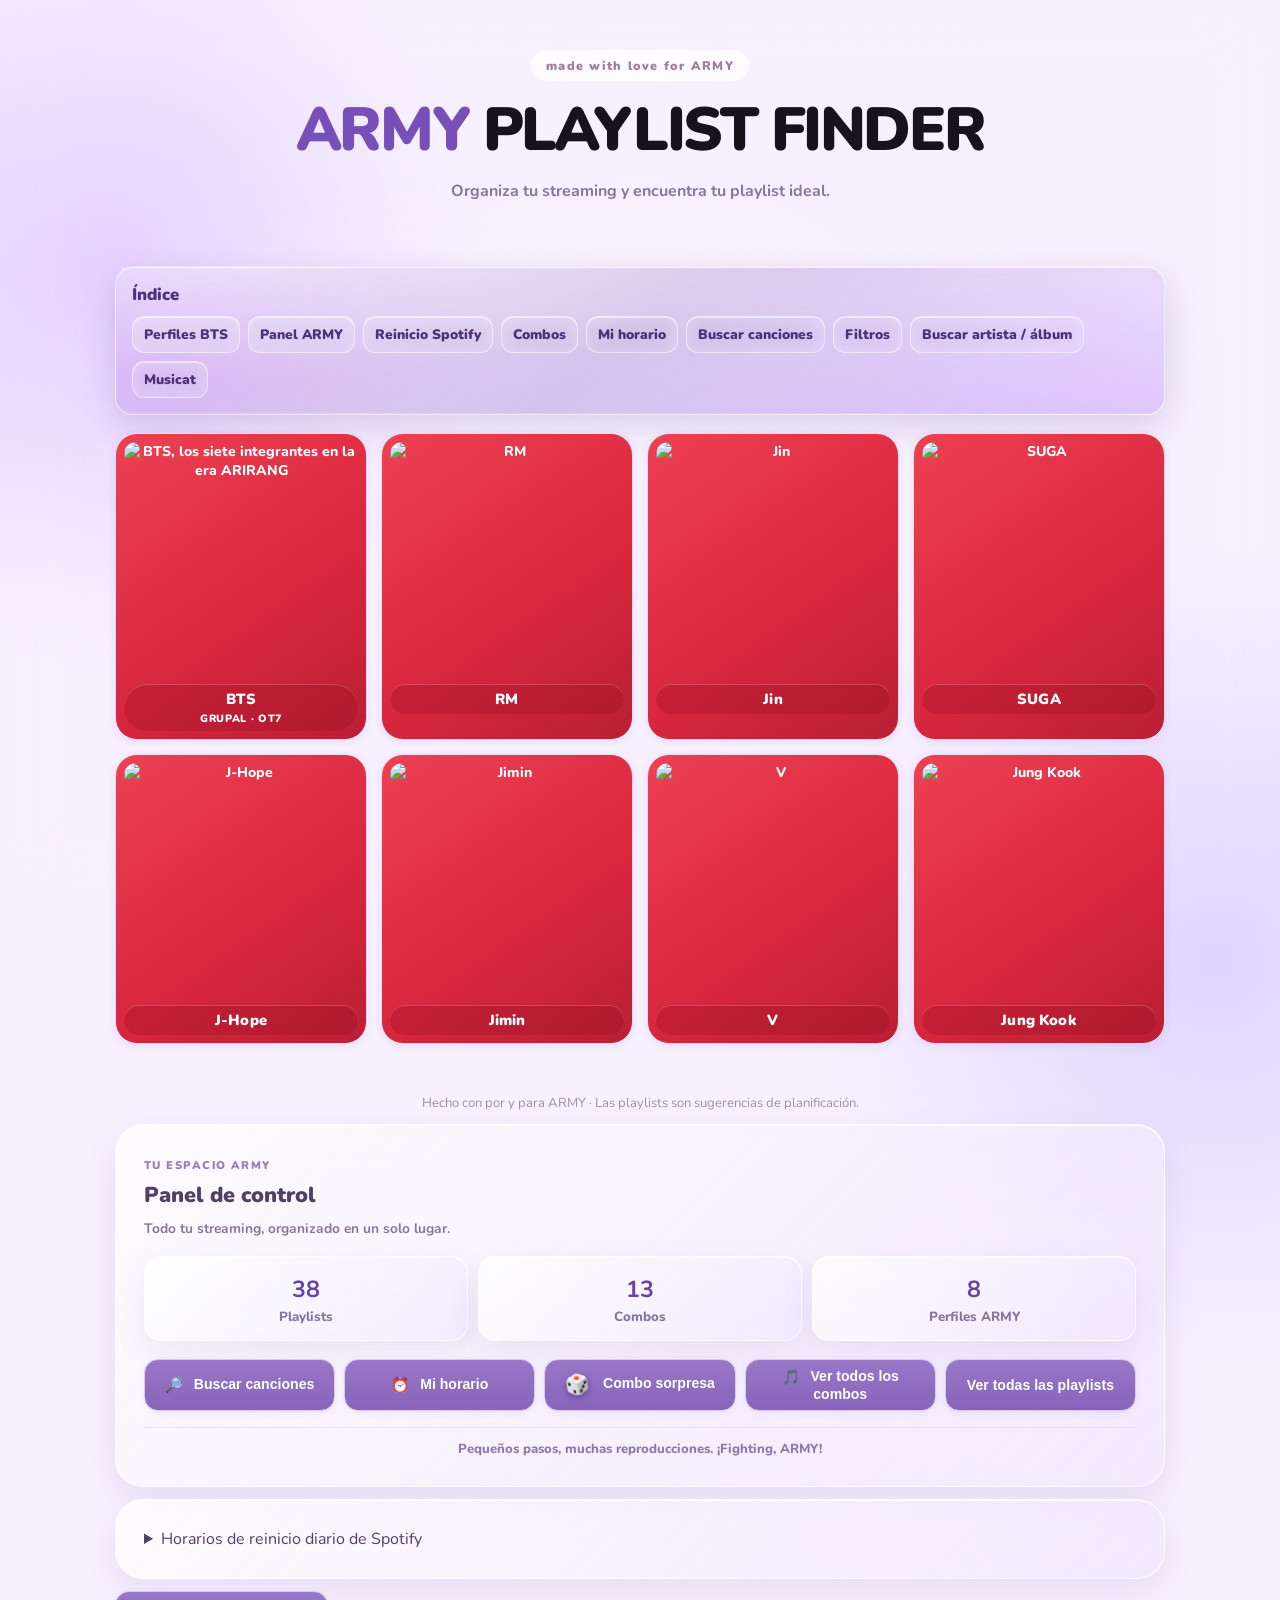
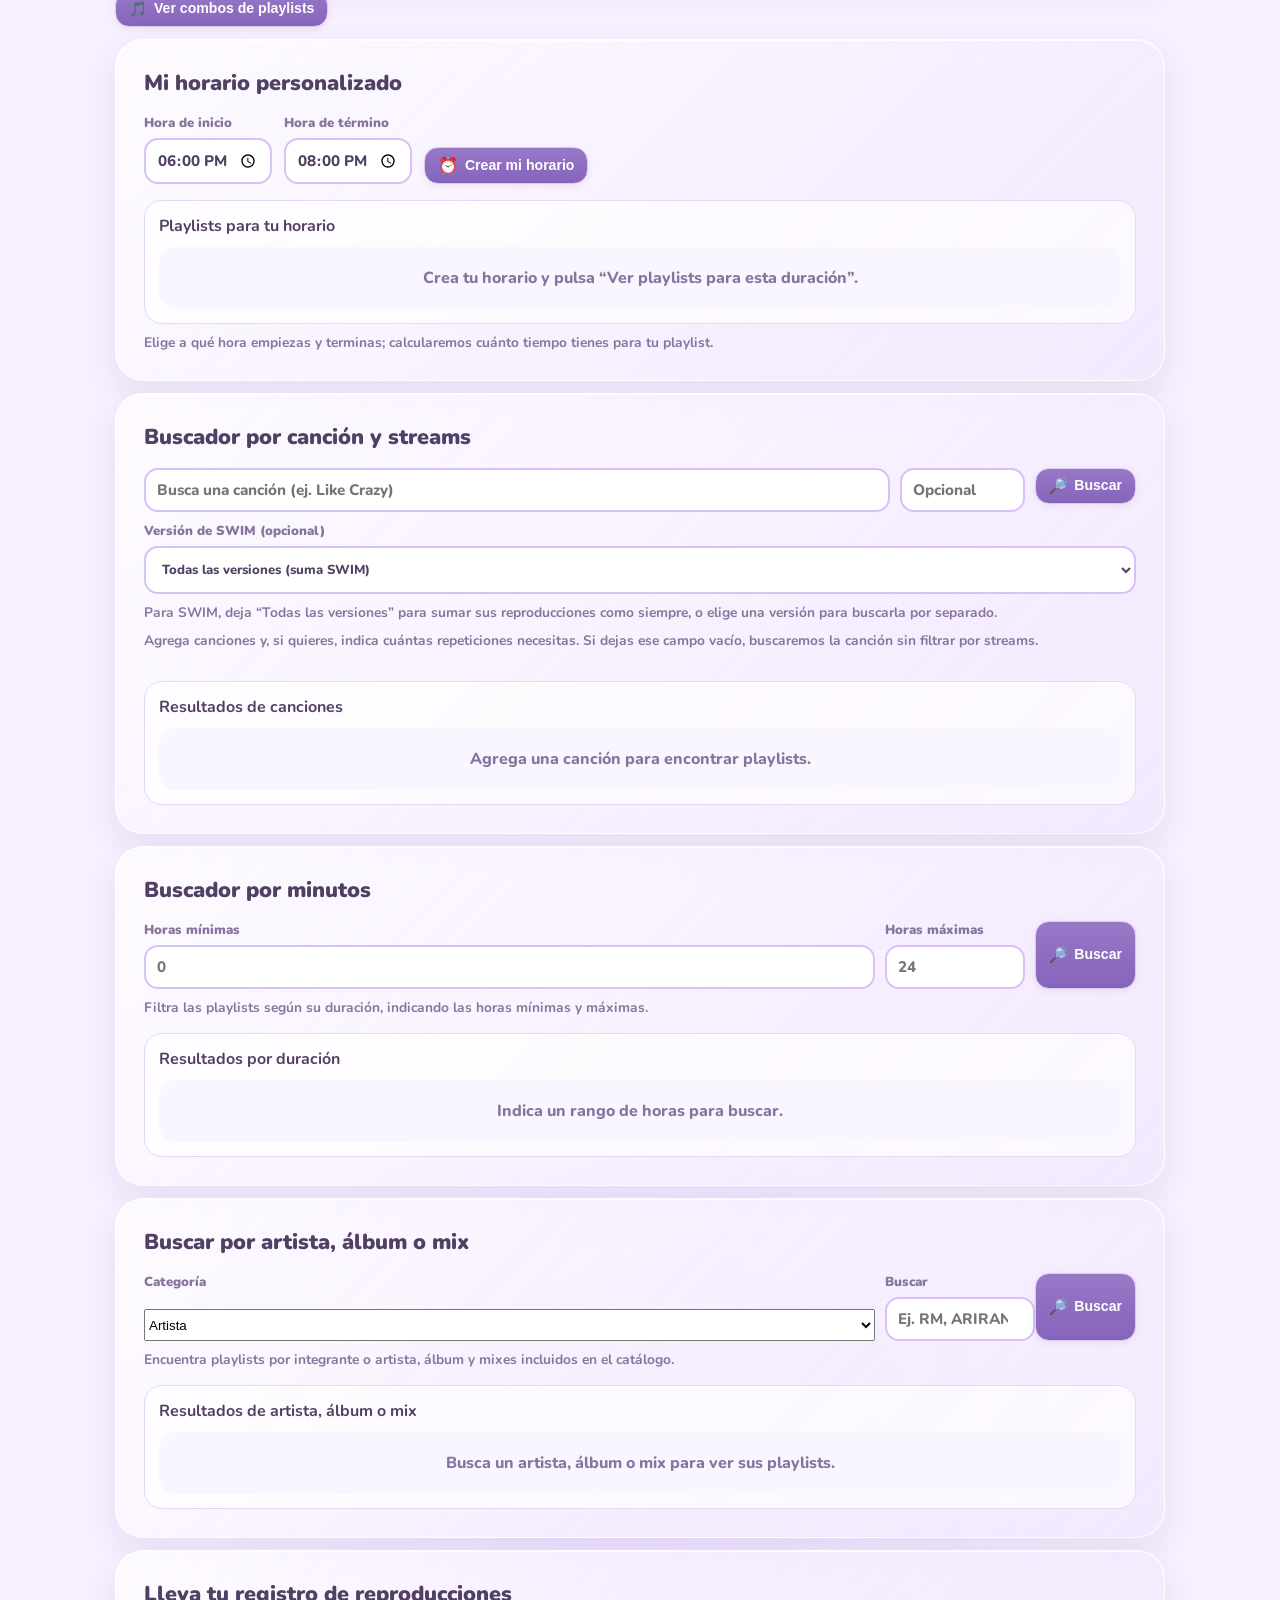
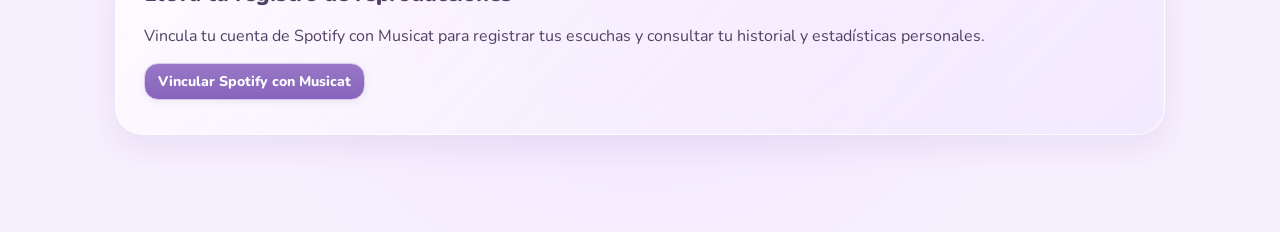
==== commit 71b13a69: "Fix profile playlist buttons JavaScript syntax" ====
--- a/index.html
+++ b/index.html
@@ -302,7 +302,6 @@
 $("showAllPlaylists").addEventListener("click",()=>{if(!$("allPlaylistsPanel").hidden){$("allPlaylistsPanel").hidden=true;return;}renderAllPlaylists();});
 renderComboCatalog();$("dashPlaylistCount").textContent=playlists.length;$("dashComboCount").textContent=$("comboCards").querySelectorAll(".combo-set").length;document.querySelectorAll("[data-dashboard-go]").forEach(b=>b.addEventListener("click",()=>{const target=$(b.dataset.dashboardGo);if(b.dataset.dashboardGo==="toggleComboCatalog"){if($("comboCatalog").hidden)$("toggleComboCatalog").click();else $("comboCatalog").scrollIntoView({behavior:"smooth",block:"start"});return}target.scrollIntoView({behavior:"smooth",block:"start"});}));function launchSurpriseConfetti(){const colors=["#7b2cff","#c9a7ff","#ff4d6d","#ffd166","#7bdff2","#ffffff"];for(let i=0;i<65;i++){const piece=document.createElement("i");piece.className="surprise-confetti";piece.style.left=(Math.random()*100)+"vw";piece.style.backgroundColor=colors[Math.floor(Math.random()*colors.length)];piece.style.setProperty("--drift",(Math.random()*240-120)+"px");piece.style.setProperty("--spin",(Math.random()*1080-540)+"deg");piece.style.setProperty("--fall-time",(4+Math.random()*2.5)+"s");piece.style.animationDelay=(Math.random()*.8)+"s";piece.addEventListener("animationend",()=>piece.remove(),{once:true});document.body.appendChild(piece);}}function decorateSurpriseCombo(card){card.querySelectorAll(".surprise-card-confetti,.surprise-card-star").forEach(el=>el.remove());const colors=["#7b2cff","#c9a7ff","#ff4d6d","#ffd166","#7bdff2","#ffffff"];for(let i=0;i<34;i++){const p=document.createElement("i");p.className="surprise-card-confetti";p.style.left=(Math.random()*96+2)+"%";p.style.top=(Math.random()*75+2)+"%";p.style.backgroundColor=colors[Math.floor(Math.random()*colors.length)];p.style.setProperty("--drift",(Math.random()*100-50)+"px");p.style.setProperty("--spin",(Math.random()*900-450)+"deg");p.style.setProperty("--duration",(6.5+Math.random()*3)+"s");p.style.setProperty("--delay",(Math.random()*.7)+"s");p.addEventListener("animationend",()=>p.remove(),{once:true});card.appendChild(p);}}$("dashboardRandom").addEventListener("click",()=>{const cards=Array.from($("comboCards").querySelectorAll(".combo-set"));if(!cards.length)return;const chosen=cards[Math.floor(Math.random()*cards.length)];$("randomComboCard").innerHTML=chosen.outerHTML;$("randomComboResult").hidden=false;decorateSurpriseCombo($("randomComboCard"));launchSurpriseConfetti();$("randomComboResult").scrollIntoView({behavior:"smooth",block:"start"});});$("toggleComboCatalog").addEventListener("click",()=>{const section=$("comboCatalog");section.hidden=!section.hidden;const open=!section.hidden;const button=$("toggleComboCatalog");button.setAttribute("aria-expanded",String(open));button.textContent=open?"Ocultar combos de playlists":"Ver combos de playlists";});const shortcutNames={"Combo ARIRANG · 13 B-sides":"BTS · Grupal","Combo ARIRANG · 12 B-sides":"BTS · Grupal","Combo SWIM + NORMAL":"BTS · Grupal","Combo RM":"RM","Combo JIN":"Jin","Combo YOONGI":"SUGA","Combo J-HOPE":"J-Hope","Combo JIMIN":"Jimin","Combo V":"V","Combo JUNGKOOK":"Jungkook"};
 document.querySelectorAll(".profile-shortcut").forEach(btn=>btn.addEventListener("click",()=>{if(btn.dataset.open==="true"){$("shortcutResults").hidden=true;btn.dataset.open="false";return}document.querySelectorAll(".profile-shortcut").forEach(b=>b.dataset.open="false");btn.dataset.open="true";btn.classList.remove("bounce");void btn.offsetWidth;btn.classList.add("bounce");const group=btn.dataset.group;
-["COME OVER: SHORT · 2 h 44 min",20,164,"Combo ARIRANG · 13 B-sides",["Come Over ×20","ARIRANG B-sides Clean ×1 (incluye NORMAL)","OT7 mix"],"https://open.spotify.com/playlist/52qR5vHsgp8evDTIFav1sw?si=5_ljj15CQkyKOdtb0EQ3gQ&utm_source=copy-link&pi=L1ebyOt5R8ubY"],
 const artistSongs={
  "Combo ARIRANG · 13 B-sides":["arirang","swim","normal","come over","body to body","hooligan","aliens","fya","2.0","no. 29","merry go round","like animals","they don’t know ’bout us","one more night","please","into the sun","spring waves","underwater","instrumental","b-sides [c]","b-sides [e]","b-sides clean","b-sides explicit"],
  "Combo ARIRANG · 12 B-sides":["arirang","swim","normal","come over","body to body","hooligan","aliens","fya","2.0","no. 29","merry go round","like animals","they don’t know ’bout us","one more night","please","into the sun","spring waves","underwater","instrumental","b-sides [c]","b-sides [e]","b-sides clean","b-sides explicit"],
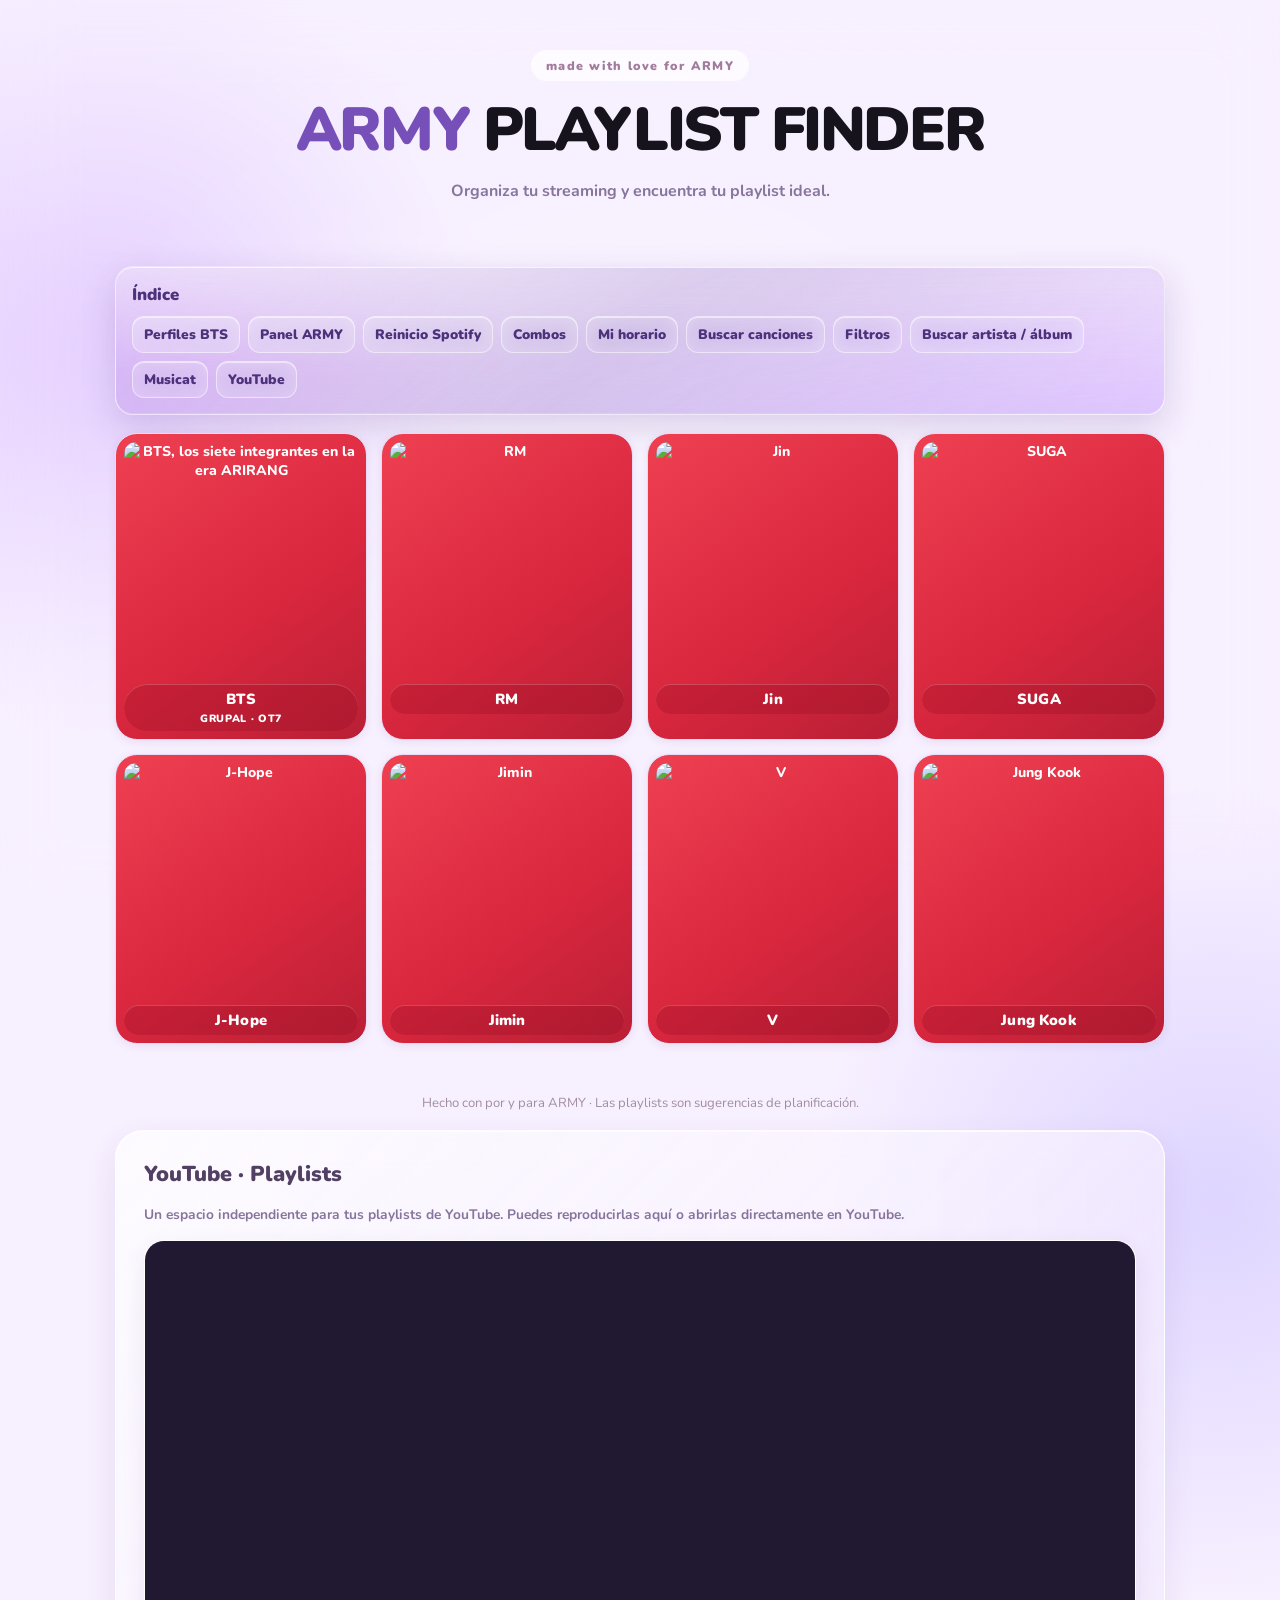
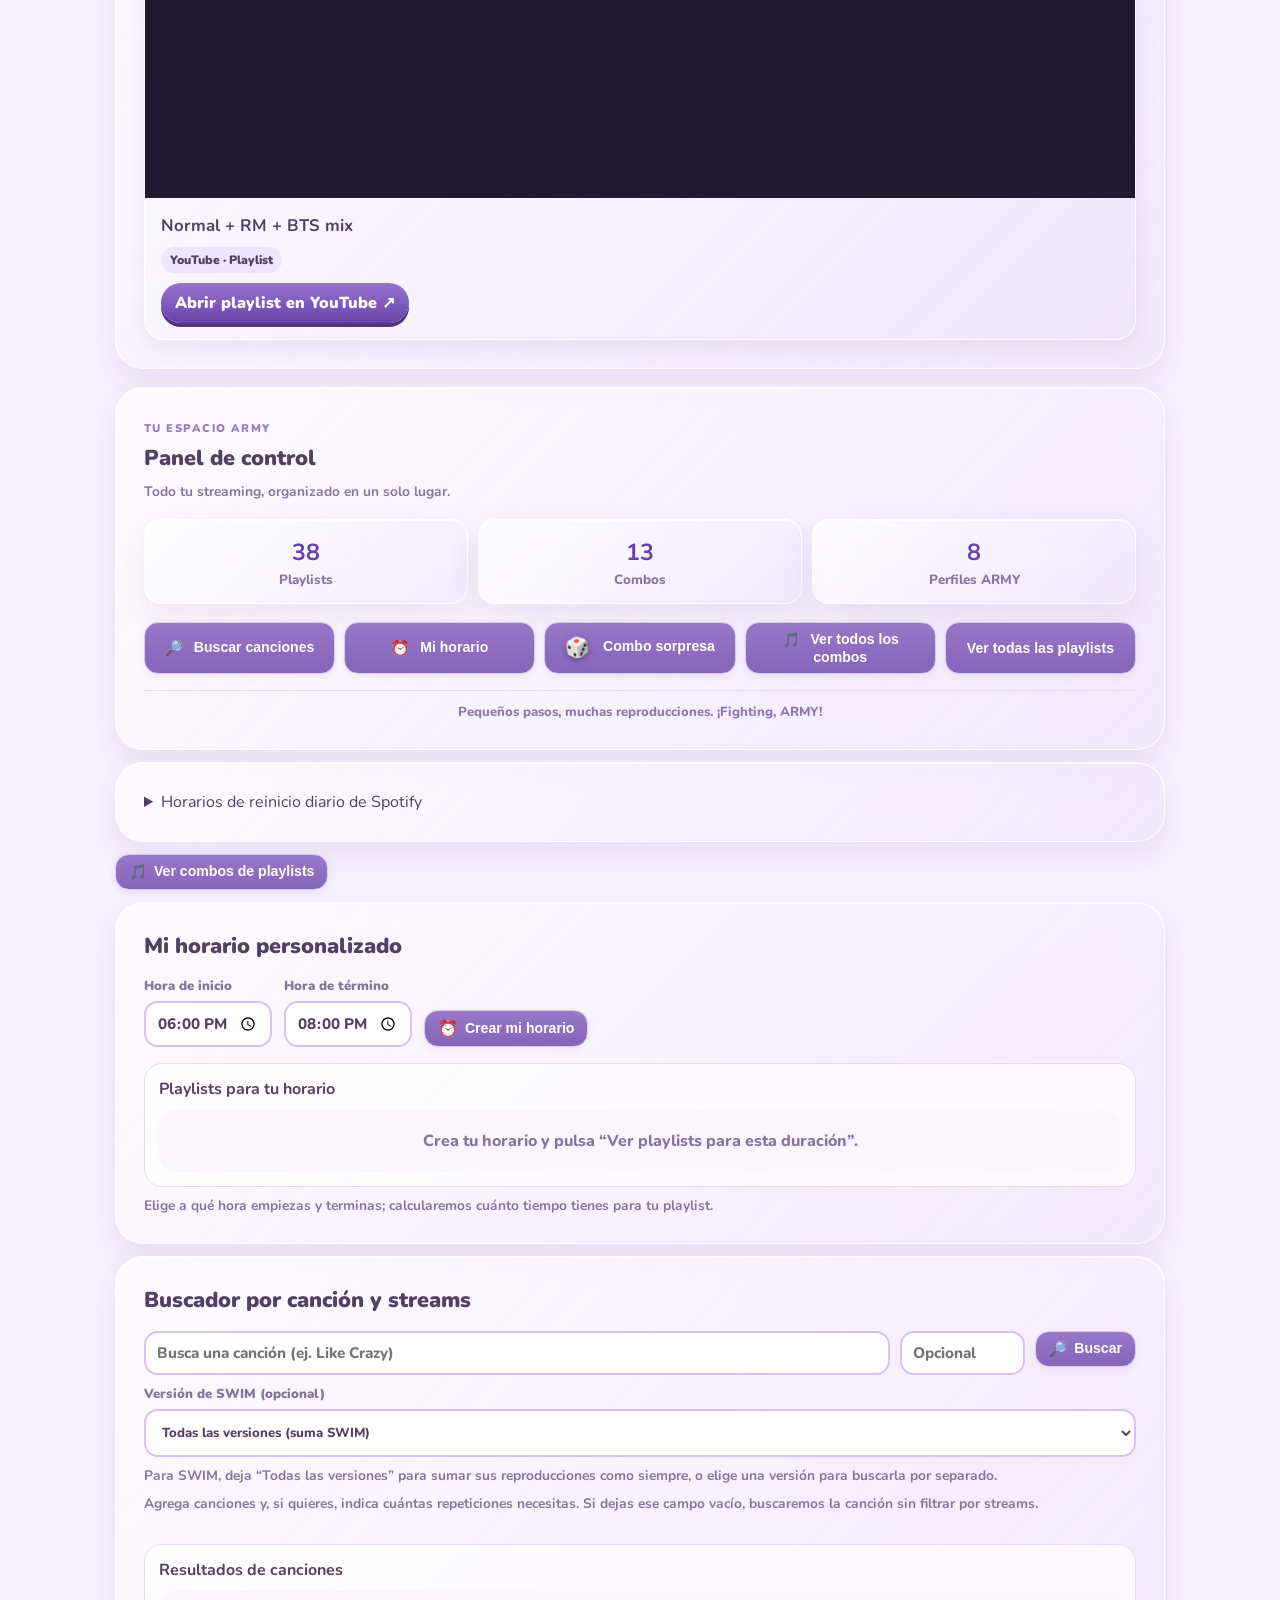
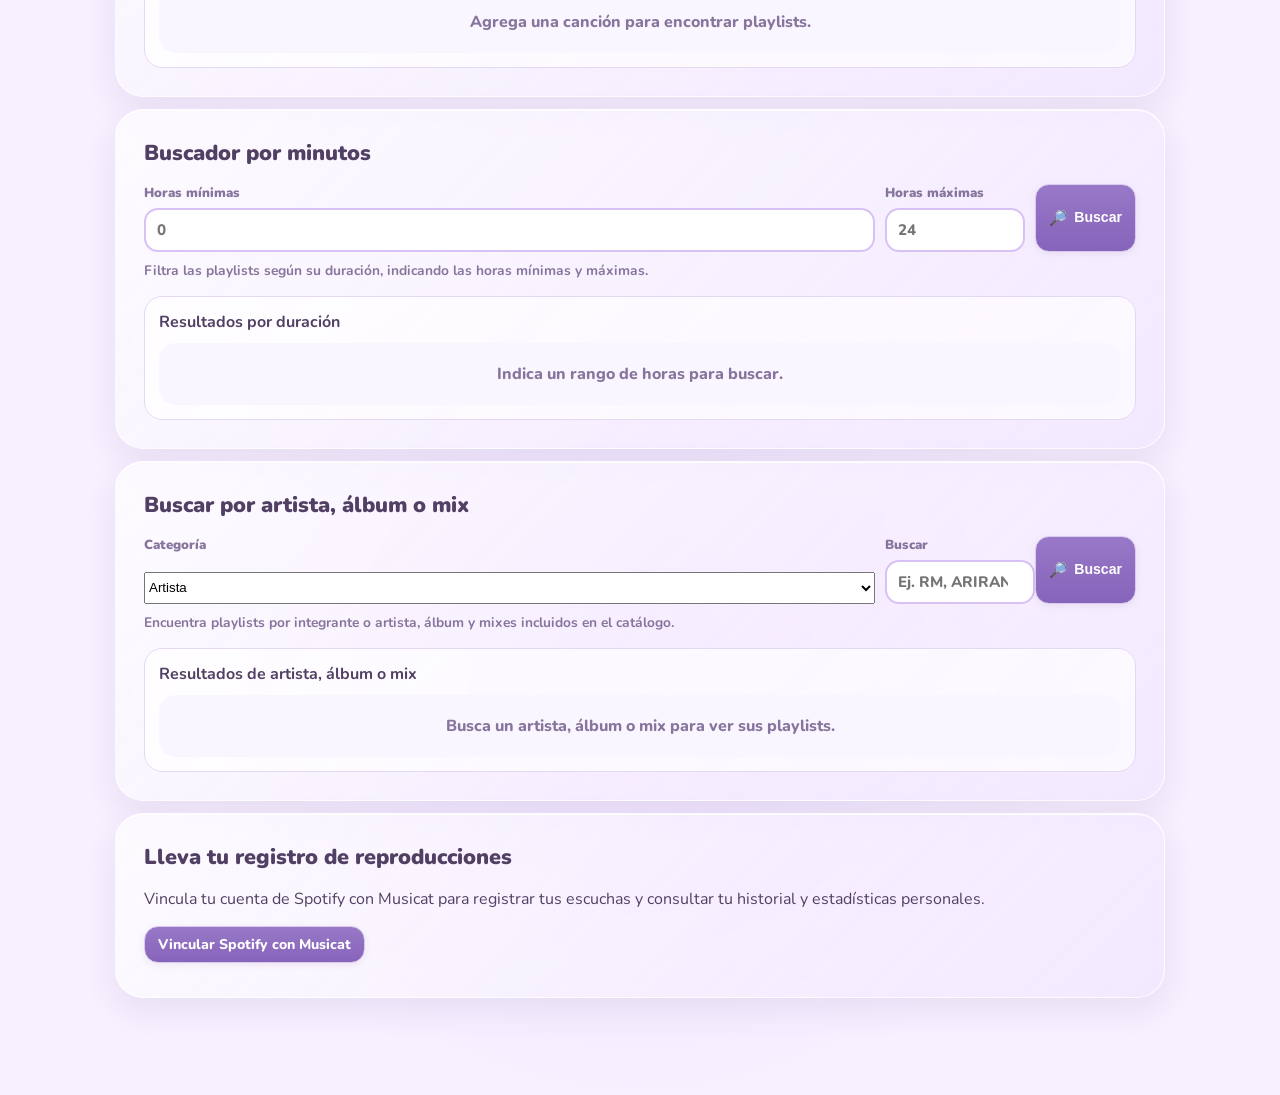
==== commit cdc26735: "Add dedicated YouTube playlists section" ====
--- a/index.html
+++ b/index.html
@@ -46,6 +46,15 @@
 @media(prefers-reduced-motion:reduce){.profile-shortcut.member-cover,.profile-shortcut.member-cover img{transition:none}}
 
 .army-dashboard{background:linear-gradient(135deg,#fff 0%,#f7efff 58%,#eee5ff 100%);border:1px solid #e7d9f7}.dashboard-head{display:flex;justify-content:space-between;align-items:center;gap:12px}.dashboard-head h2{margin:5px 0}.dashboard-kicker{font-size:.7rem;letter-spacing:.13em;font-weight:900;color:#9a7bbd}.dashboard-heart{font-size:2.2rem;filter:drop-shadow(0 4px 7px #9270bb44)}.dashboard-stats{display:grid;grid-template-columns:repeat(3,minmax(0,1fr));gap:10px;margin:18px 0}.dashboard-stat{display:grid;gap:3px;padding:14px 10px;border:1px solid #eee4f8;border-radius:17px;background:#ffffffd9;text-align:center}.dashboard-stat span{font-size:1.25rem}.dashboard-stat strong{font-size:1.45rem;color:#6842a8}.dashboard-stat small{font-weight:800;color:var(--muted)}.dashboard-actions{display:flex;flex-wrap:wrap;gap:9px}.dashboard-actions .action{flex:1 1 175px}.dashboard-note{margin:16px 0 0;padding-top:12px;border-top:1px solid #e9def5;color:#9078aa;font-size:.82rem;font-weight:800;text-align:center}@media(max-width:460px){.dashboard-stat{padding:11px 5px}.dashboard-stat strong{font-size:1.2rem}.dashboard-actions .action{flex-basis:100%}}\n .reset-times summary{cursor:pointer;font-weight:900;color:var(--ink);font-size:1.02rem;list-style-position:inside}.reset-times[open] summary{margin-bottom:12px}.reset-controls{display:flex;gap:10px;align-items:center;flex-wrap:wrap}.reset-controls input{flex:1 1 220px;min-width:0;padding:11px 13px;border:1px solid #e4d7f2;border-radius:13px;background:#fff;color:var(--ink);font:inherit;font-weight:800}.reset-format-label{display:flex;align-items:center;gap:8px;color:var(--muted);font-size:.82rem;font-weight:900}.reset-format-label select{padding:10px;border:1px solid #e4d7f2;border-radius:12px;background:#fff;color:var(--ink);font:inherit;font-weight:800}.reset-highlight{display:flex;gap:6px 18px;align-items:center;flex-wrap:wrap;padding:13px 15px;margin:12px 0;background:linear-gradient(110deg,#f4ecff,#fff);border:1px solid #e7d9f7;border-radius:14px;color:#6842a8;font-weight:900}.reset-list-wrap{display:grid;gap:8px}.reset-country-card{display:grid;grid-template-columns:minmax(175px,1.2fr) minmax(105px,.8fr) minmax(105px,.8fr) minmax(120px,.9fr);align-items:center;gap:10px;min-width:0;padding:11px 13px;border:1px solid #eee5f7;border-radius:14px;background:linear-gradient(105deg,#fff,#faf7ff);box-shadow:0 3px 10px #5d47750c;font-size:.82rem;white-space:nowrap}.reset-country-name{min-width:0;white-space:normal;overflow-wrap:anywhere;display:-webkit-box;-webkit-box-orient:vertical;-webkit-line-clamp:2;overflow:hidden;line-height:1.2;font-weight:900;color:#5f477b}.reset-country-name .reset-flag{margin-right:7px}.reset-time-cell{color:#89789b;font-weight:800}.reset-time-cell strong{display:block;color:#6842a8;font-size:.88rem}.reset-countdown{color:#6842a8;font-weight:900;text-align:right}@media(max-width:620px){.reset-list-wrap{overflow-x:auto;padding-bottom:5px}.reset-country-card{min-width:590px;grid-template-columns:1.2fr .8fr .8fr .9fr}.reset-controls{align-items:stretch}.reset-format-label{justify-content:space-between}} 
+/* Sección independiente de YouTube */
+.youtube-grid{display:grid;grid-template-columns:repeat(auto-fit,minmax(min(100%,280px),1fr));gap:14px;margin-top:16px}
+.youtube-card{overflow:hidden;border:1px solid #ffffffd9;border-radius:20px;background:linear-gradient(135deg,#ffffffd9,#eee5ffb8);box-shadow:0 8px 22px #51347b18}
+.youtube-player{position:relative;width:100%;aspect-ratio:16/9;background:#211832}
+.youtube-player iframe{position:absolute;inset:0;width:100%;height:100%;border:0}
+.youtube-card-info{display:grid;justify-items:start;gap:10px;padding:16px}
+.youtube-card-info h3{margin:0;color:var(--ink);font-size:1.05rem}
+.youtube-link{display:inline-block;padding:9px 14px;border-radius:999px;background:linear-gradient(180deg,#9874d0,#6842a8);color:#fff;text-decoration:none;font-weight:900;box-shadow:0 4px 0 #4f347f}
+.youtube-link:focus-visible{outline:3px solid #d98abb;outline-offset:3px}
 /* Panel inferior de plataformas */
 body{padding-bottom:30px}
 #spotifyContent>.panel{margin:12px 0}
@@ -207,7 +216,7 @@
 .search-output .results{margin:0;min-width:0}
 .profile-track-match{background:rgba(190,150,255,.16);border-left:3px solid #a66cff;padding:5px 8px;border-radius:6px;font-weight:600;}</style></head><body><main class="page"><header><div class="eyebrow"> made with love for ARMY </div><h1 class="army-main-title"><span>ARMY</span> PLAYLIST FINDER</h1><p class="subtitle">Organiza tu streaming y encuentra tu playlist ideal. </p></header>
 
-<nav class="site-index" aria-label="Índice de secciones"><h2>Índice</h2><div class="site-index-links"><a href="#profile-shortcuts">Perfiles BTS</a><a href="#armyDashboard">Panel ARMY</a><a href="#spotifyResetTimes">Reinicio Spotify</a><a href="#comboCatalog">Combos</a><a href="#schedulePanel">Mi horario</a><a href="#songSearchPanel">Buscar canciones</a><a href="#minutesFilterPanel">Filtros</a><a href="#librarySearchPanel">Buscar artista / álbum</a><a href="#musicatProgress">Musicat</a></div></nav>
+<nav class="site-index" aria-label="Índice de secciones"><h2>Índice</h2><div class="site-index-links"><a href="#profile-shortcuts">Perfiles BTS</a><a href="#armyDashboard">Panel ARMY</a><a href="#spotifyResetTimes">Reinicio Spotify</a><a href="#comboCatalog">Combos</a><a href="#schedulePanel">Mi horario</a><a href="#songSearchPanel">Buscar canciones</a><a href="#minutesFilterPanel">Filtros</a><a href="#librarySearchPanel">Buscar artista / álbum</a><a href="#musicatProgress">Musicat</a><a href="#youtubePlaylists">YouTube</a></div></nav>
 <section class="profile-shortcuts" id="profile-shortcuts" aria-label="Perfiles grupales e individuales">
 <button class="profile-shortcut member-cover group-cover" type="button" data-group="Combo ARIRANG · 13 B-sides"><img src="https://img.zeit.de/feuilleton/2026-03/arirang-bts-album-musik-k-pop-bild/square__960x960" alt="BTS, los siete integrantes en la era ARIRANG"><span> BTS<br><small>Grupal · OT7</small></span></button>
 <button class="profile-shortcut member-cover" type="button" data-group="Combo RM"><img src="https://bighitsmusic.com/assets/images/bts/members/rm.jpg" alt="RM" loading="lazy"><span>RM</span></button>
@@ -246,6 +255,16 @@
 <h2 id="musicatTitle"> Lleva tu registro de reproducciones</h2>
 <p>Vincula tu cuenta de Spotify con Musicat para registrar tus escuchas y consultar tu historial y estadísticas personales.</p>
 <a class="spotify-link" href="https://musicat.fm/" target="_blank" rel="noopener noreferrer">Vincular Spotify con Musicat </a>
+</section>
+<section class="panel" id="youtubePlaylists" aria-labelledby="youtubeTitle">
+<h2 id="youtubeTitle">YouTube · Playlists</h2>
+<p class="hint">Un espacio independiente para tus playlists de YouTube. Puedes reproducirlas aquí o abrirlas directamente en YouTube.</p>
+<div class="youtube-grid">
+<article class="youtube-card">
+<div class="youtube-player"><iframe src="https://www.youtube.com/embed/videoseries?list=PLCldpsqNa_OI" title="Normal + RM + BTS mix" loading="lazy" allow="accelerometer; autoplay; clipboard-write; encrypted-media; gyroscope; picture-in-picture; web-share" referrerpolicy="strict-origin-when-cross-origin" allowfullscreen></iframe></div>
+<div class="youtube-card-info"><h3>Normal + RM + BTS mix</h3><span class="chip">YouTube · Playlist</span><a class="youtube-link" href="https://youtube.com/playlist?list=PLCldpsqNa_OI&amp;si=7721QqxTKxvjesED" target="_blank" rel="noopener noreferrer">Abrir playlist en YouTube ↗</a></div>
+</article>
+</div>
 </section><div id="spotifyContent" class="platform-content"></div></main>
 <script>
 const renderComboCatalog=()=>{const byId=id=>playlists.find(p=>String(p[5]).includes(id));const sets=[{name:"Mini combo ARIRANG · 1 h 40 min · B-sides Clean",cls:"combo-one",ids:["6pfhtc5ZL8rGcCFkHvrp8v"],mission:"B-sides Clean ×1 · Aliens Clean ×10."},{name:"BORANIGHT: OT7",cls:"combo-two",ids:["5B1iCycCsXYoDFj0bbbsqc","15qXDXtvpJOgLGOyqo81xW"],mission:"Parte 1: SWIM ×100 · Come Over ×20. Parte 2: Spring Waves ×20. Ambas: 13 B-sides ×10."},
@@ -311,7 +330,7 @@
  "Combo YOONGI":["haegeum","daechwita","people","people pt.2","amygdala","life goes on","snooze","agust d","give it to me","burn it","moonlight","so far away","agustd suga mix","suga mix"],
  "Combo J-HOPE":["on the street","more","arson","hope world","jack in the box","neurons","lock / unlock","i wonder","what if","future","killin’ it girl","mona lisa","j hope mix"],
  "Combo JIMIN":["who","like crazy","set me free pt.2","face-off","alone","promise","with you","filter","serendipity","jimin mix"],
- "Combo V":["winter ahead","fri(end)s","fri s","slow dancing","love me again","rainy days","blue","for us","singularity","christmas tree","v mix"],
+ "Combo V":["winter ahead","fri(end)s","fris","fri s","slow dancing","love me again","rainy days","blue","for us","singularity","christmas tree","v mix"],
  "Combo JUNGKOOK":["seven","3d","standing next to you","yes or no","please don’t change","hate you","somebody","too sad to dance","still with you","euphoria","my time","jungkook mix"]
 };
 const aliases=artistSongs[group]||[];
@@ -472,4 +491,40 @@
 $("resetTimeFormat").addEventListener("change",e=>{resetClockFormat=e.target.value;renderSpotifyResetTimes()});
 renderSpotifyResetTimes();
 const spotifyResetTicker=setInterval(renderSpotifyResetTimes,1000);
-</script></body></html>
+</script>
+<script>
+/* Respaldo independiente para los botones de perfiles */
+(function(){
+  const clean=s=>String(s??"").toLowerCase().normalize("NFD").replace(/[\u0300-\u036f]/g,"").replace(/[’‘\x60´]/g,"").replace(/[^a-z0-9]+/g," ").trim().replace(/\s+/g," ");
+  const labels={"Combo ARIRANG · 13 B-sides":"BTS · Grupal","Combo RM":"RM","Combo JIN":"Jin","Combo YOONGI":"SUGA","Combo J-HOPE":"J-Hope","Combo JIMIN":"Jimin","Combo V":"V","Combo JUNGKOOK":"Jungkook"};
+  const songs={
+    "Combo ARIRANG · 13 B-sides":["arirang","swim","normal","come over","body to body","hooligan","aliens","fya","2.0","no. 29","merry go round","like animals","they don’t know ’bout us","one more night","please","into the sun","spring waves","underwater","instrumental","b-sides"],
+    "Combo RM":["nuts","yun","still life","all day","forg_tful","closer","change pt.2","lonely","hectic","wild flower","no.2","indigo","rm mix"],
+    "Combo JIN":["nothing without your love","loser","rope it","with the clouds","background","to me today","don’t say you love me","echo","running wild","i’ll be there","the astronaut","jin mix"],
+    "Combo YOONGI":["haegeum","daechwita","people","people pt.2","amygdala","life goes on","snooze","agust d","give it to me","burn it","moonlight","so far away","agustd suga mix","suga mix"],
+    "Combo J-HOPE":["on the street","more","arson","hope world","jack in the box","neurons","lock / unlock","i wonder","what if","future","killin’ it girl","mona lisa","j hope mix"],
+    "Combo JIMIN":["who","like crazy","set me free pt.2","face-off","alone","promise","with you","filter","serendipity","jimin mix"],
+    "Combo V":["winter ahead","fri(end)s","fris","fri s","slow dancing","love me again","rainy days","blue","for us","singularity","christmas tree","v mix"],
+    "Combo JUNGKOOK":["seven","3d","standing next to you","yes or no","please don’t change","hate you","somebody","too sad to dance","still with you","euphoria","my time","jungkook mix"]
+  };
+  document.querySelectorAll(".profile-shortcut").forEach(old=>{
+    const btn=old.cloneNode(true); old.replaceWith(btn);
+    btn.addEventListener("click",()=>{
+      const panel=document.getElementById("shortcutResults");
+      if(btn.dataset.open==="true"){panel.hidden=true;btn.dataset.open="false";return;}
+      document.querySelectorAll(".profile-shortcut").forEach(b=>b.dataset.open="false");
+      btn.dataset.open="true";
+      const group=btn.dataset.group, aliases=songs[group]||[], groupBts=group==="Combo ARIRANG · 13 B-sides";
+      const list=playlists.filter(p=>Array.isArray(p[4])&&p[4].some(t=>{
+        const track=clean(String(t).replace(/\s*[×x]\s*\d+.*$/,"").replace(/\s*\(.*?\)/g,"").trim());
+        return (groupBts&&(track.startsWith("swim")||track.includes("arirang b sides")||/^b sides(?:\s|$)/.test(track)||["body to body","hooligan","aliens","fya","2 0","no 29","merry go round","like animals","they don t know bout us","one more night","please","into the sun","normal","come over"].some(x=>track===x)))||aliases.some(x=>track===clean(x));
+      })||(group==="Combo V"&&String(p[0]).trim()==="Complementaria for V"));
+      document.getElementById("shortcutTitle").textContent="Playlists · "+(labels[group]||group||"BTS · Grupal");
+      document.getElementById("shortcutPlaylists").innerHTML=list.map(p=>'<article class="playlist"><h3>'+p[0]+'</h3><div class="chips">'+(p[2]==null?'':'<span class="chip">'+p[2]+' min aprox.</span>')+'<span class="chip">'+p[1]+'x por canción</span></div><ul>'+p[4].map(t=>'<li>'+t+'</li>').join("")+'</ul><a class="spotify-link" target="_blank" rel="noopener noreferrer" href="'+(Array.isArray(p[5])?p[5][0]:p[5]||"#")+'">Abrir playlist en Spotify</a></article>').join("")||'<div class="empty">Aún no hay playlists con canciones identificadas de este perfil.</div>';
+      panel.hidden=false;
+    });
+  });
+})();
+</script>
+
+</body></html>
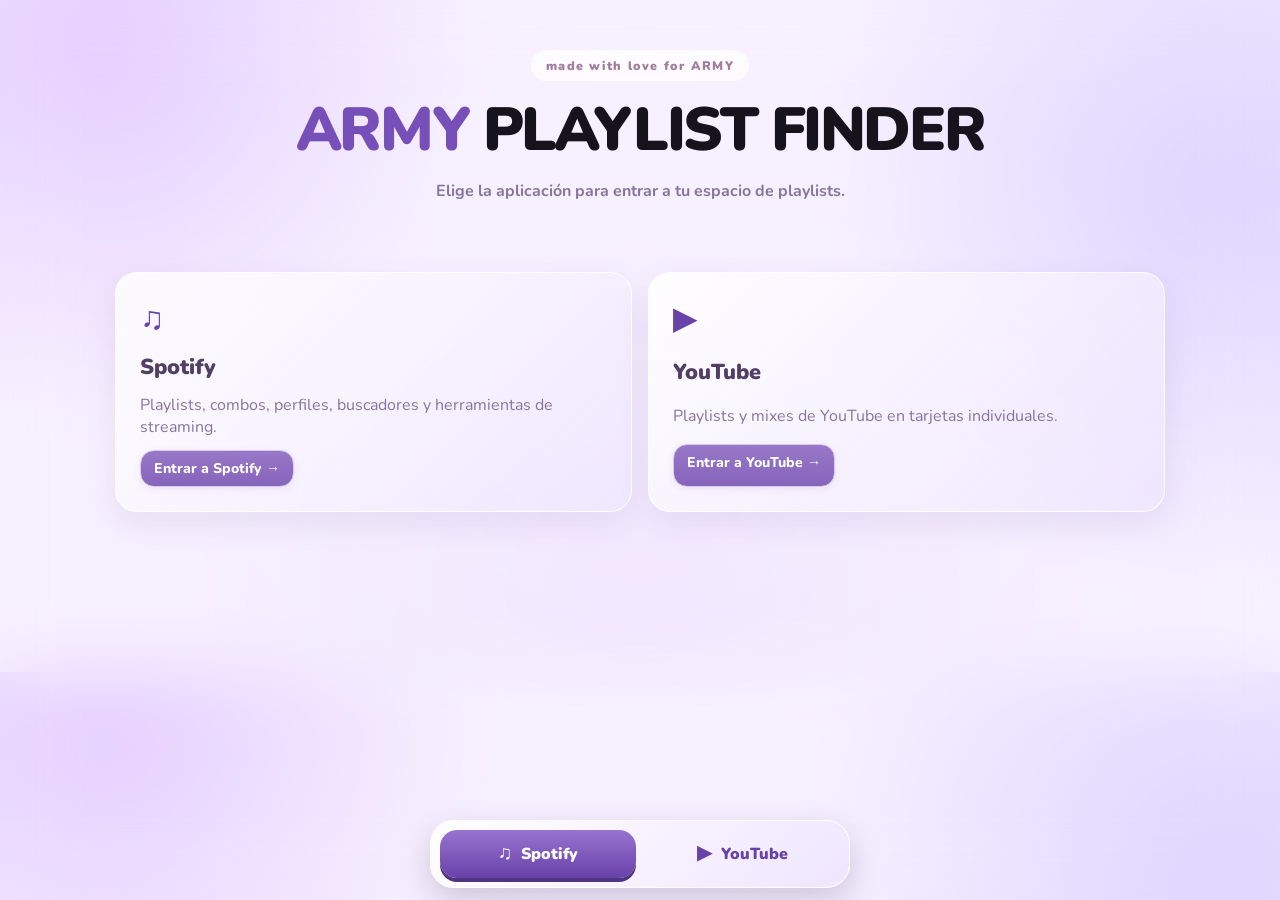
==== commit 978791f3: "Add app selection home page" ====
--- a/index.html
+++ b/index.html
@@ -214,317 +214,15 @@
 .search-output{margin-top:16px;padding:14px;border:1px solid #e5d8f3;border-radius:18px;background:#ffffffa8;min-width:0;overflow:hidden}
 .search-output>h3{margin:0 0 10px;color:var(--ink);font-size:1rem}
 .search-output .results{margin:0;min-width:0}
-.profile-track-match{background:rgba(190,150,255,.16);border-left:3px solid #a66cff;padding:5px 8px;border-radius:6px;font-weight:600;}</style></head><body><main class="page"><header><div class="eyebrow"> made with love for ARMY </div><h1 class="army-main-title"><span>ARMY</span> PLAYLIST FINDER</h1><p class="subtitle">Organiza tu streaming y encuentra tu playlist ideal. </p></header>
-
-<nav class="site-index" aria-label="Índice de secciones"><h2>Índice</h2><div class="site-index-links"><a href="#profile-shortcuts">Perfiles BTS</a><a href="#armyDashboard">Panel ARMY</a><a href="#spotifyResetTimes">Reinicio Spotify</a><a href="#comboCatalog">Combos</a><a href="#schedulePanel">Mi horario</a><a href="#songSearchPanel">Buscar canciones</a><a href="#minutesFilterPanel">Filtros</a><a href="#librarySearchPanel">Buscar artista / álbum</a><a href="#musicatProgress">Musicat</a><a href="#youtubePlaylists">YouTube</a></div></nav>
-<section class="profile-shortcuts" id="profile-shortcuts" aria-label="Perfiles grupales e individuales">
-<button class="profile-shortcut member-cover group-cover" type="button" data-group="Combo ARIRANG · 13 B-sides"><img src="https://img.zeit.de/feuilleton/2026-03/arirang-bts-album-musik-k-pop-bild/square__960x960" alt="BTS, los siete integrantes en la era ARIRANG"><span> BTS<br><small>Grupal · OT7</small></span></button>
-<button class="profile-shortcut member-cover" type="button" data-group="Combo RM"><img src="https://bighitsmusic.com/assets/images/bts/members/rm.jpg" alt="RM" loading="lazy"><span>RM</span></button>
-<button class="profile-shortcut member-cover" type="button" data-group="Combo JIN"><img src="https://bighitsmusic.com/assets/images/bts/members/jin.jpg" alt="Jin" loading="lazy"><span>Jin</span></button>
-<button class="profile-shortcut member-cover" type="button" data-group="Combo YOONGI"><img src="https://bighitsmusic.com/assets/images/bts/members/suga.jpg" alt="SUGA" loading="lazy"><span>SUGA</span></button>
-<button class="profile-shortcut member-cover" type="button" data-group="Combo J-HOPE"><img src="https://bighitsmusic.com/assets/images/bts/members/j-hope.jpg" alt="J-Hope" loading="lazy"><span>J-Hope</span></button>
-<button class="profile-shortcut member-cover" type="button" data-group="Combo JIMIN"><img src="https://bighitsmusic.com/assets/images/bts/members/jimin.jpg" alt="Jimin" loading="lazy"><span>Jimin</span></button>
-<button class="profile-shortcut member-cover" type="button" data-group="Combo V"><img src="https://bighitsmusic.com/assets/images/bts/members/v.jpg" alt="V" loading="lazy"><span>V</span></button>
-<button class="profile-shortcut member-cover" type="button" data-group="Combo JUNGKOOK"><img src="https://bighitsmusic.com/assets/images/bts/members/jungkook.jpg" alt="Jung Kook" loading="lazy"><span>Jung Kook</span></button>
-</section>
-<section class="panel" id="shortcutResults" hidden><h2 id="shortcutTitle">Playlists</h2><div class="results" id="shortcutPlaylists"></div></section>
-<section class="panel" id="allPlaylistsPanel" hidden><h2>Todas las playlists</h2><p class="hint" id="allPlaylistsCount"></p><div class="results" id="allPlaylistsResults"></div></section>
-<section class="panel army-dashboard" id="armyDashboard" aria-label="Panel de control ARMY">
-<div class="dashboard-head"><div><span class="dashboard-kicker"> TU ESPACIO ARMY</span><h2> Panel de control</h2><p class="hint">Todo tu streaming, organizado en un solo lugar.</p></div></div>
-<div class="dashboard-stats">
-<div class="dashboard-stat"><span></span><strong id="dashPlaylistCount">—</strong><small>Playlists</small></div>
-<div class="dashboard-stat"><span></span><strong id="dashComboCount">—</strong><small>Combos</small></div>
-<div class="dashboard-stat"><span></span><strong>8</strong><small>Perfiles ARMY</small></div>
-</div>
-<div class="dashboard-actions"><button class="action" type="button" data-dashboard-go="songSearchPanel"> Buscar canciones</button><button class="action" type="button" data-dashboard-go="schedulePanel"> Mi horario</button><button class="action" type="button" id="dashboardRandom"> Combo sorpresa</button><button class="action" type="button" data-dashboard-go="toggleComboCatalog"> Ver todos los combos</button><button class="action" type="button" id="showAllPlaylists"> Ver todas las playlists</button></div>
-<p class="dashboard-note">Pequeños pasos, muchas reproducciones. ¡Fighting, ARMY! </p>
-</section>
-<details class="panel reset-times" id="spotifyResetTimes">
-<summary>Horarios de reinicio diario de Spotify</summary>
-<p class="hint">El día de estadísticas de Spotify for Artists cambia a las 00:00 UTC. Busca un país, consulta la hora en su ciudad y cuánto falta para el próximo reinicio.</p>
-<div class="reset-controls"><div class="song-autocomplete"><input id="resetCountrySearch" type="search" autocomplete="off" placeholder="Buscar país o ciudad…" aria-label="Buscar país o ciudad" aria-autocomplete="list" aria-controls="resetCountrySuggestions" aria-expanded="false"><div id="resetCountrySuggestions" class="song-suggestions" role="listbox" hidden></div></div><label class="reset-format-label">Formato horario<select id="resetTimeFormat" aria-label="Formato horario"><option value="24">24 horas</option><option value="12">12 horas</option></select></label></div>
-<div class="reset-highlight"><strong>Próximo reinicio global: 00:00 UTC</strong><span id="resetGlobalCountdown">Calculando…</span></div>
-<div class="reset-list-wrap" id="spotifyResetRows" aria-live="polite"></div>
-<p class="hint" id="resetNoResults" hidden>No se encontraron países o ciudades con esa búsqueda.</p>
-<p class="hint">Las horas muestran el cambio de día estadístico (00:00 UTC), no la hora en que Spotify termina de actualizar y mostrar las estadísticas. La actualización visible suele ocurrir después.</p>
-<p class="hint">Fuente: <a href="https://support.spotify.com/na-en/artists/article/time-zone-for-stats-in-spotify-for-artists/" target="_blank" rel="noopener">Spotify for Artists · Zona horaria de las estadísticas</a>.</p>
-</details>
-<div style="display:flex;gap:10px;flex-wrap:wrap;margin:12px 0"><button class="action" id="toggleComboCatalog" type="button" aria-expanded="false" aria-controls="comboCatalog">Ver combos de playlists</button></div><section class="panel" id="randomComboResult" hidden aria-live="polite"><h2> Tu combo sorpresa</h2><div id="randomComboCard" class="combo-catalog"></div></section><section class="panel" id="comboCatalog" hidden><h2> Combos de playlists</h2><p class="hint">Playlists que se complementan para cubrir objetivos de streaming. Las duraciones totales suman la reproducción consecutiva de las listas.</p><div id="comboCards" class="combo-catalog"></div></section>
-<section class="panel" id="schedulePanel"><h2> Mi horario personalizado</h2><div class="schedule"><label class="field">Hora de inicio<input id="startTime" type="time" value="18:00"></label><label class="field">Hora de término<input id="endTime" type="time" value="20:00"></label><button class="action" id="makeSchedule" type="button">Crear mi horario</button></div><div class="schedule-result" id="scheduleResult" aria-live="polite"></div><div class="search-output"><h3>Playlists para tu horario</h3><div id="scheduleMatches" class="results" aria-live="polite"><div class="empty">Crea tu horario y pulsa “Ver playlists para esta duración”.</div></div></div><p class="hint">Elige a qué hora empiezas y terminas; calcularemos cuánto tiempo tienes para tu playlist.</p></section>
-<section class="panel" id="songSearchPanel"><h2> Buscador por canción y streams</h2><div class="request-row song-request-row"><div class="song-autocomplete"><input id="songInput" type="search" autocomplete="off" placeholder="Busca una canción (ej. Like Crazy)" aria-label="Nombre de la canción" aria-autocomplete="list" aria-controls="songSuggestions" aria-expanded="false"><div id="songSuggestions" class="song-suggestions" role="listbox" hidden></div></div><input id="playsInput" type="number" min="1" max="100" value="" placeholder="Opcional" aria-label="Streams deseados (opcional)"><button class="action" id="addRequest" type="button">Buscar</button></div><label class="field" style="margin-top:10px">Versión de SWIM (opcional)<select id="swimVersion" style="padding:12px;border:2px solid var(--lilac);border-radius:14px;background:white;color:var(--ink);font:inherit;font-weight:800"><option value="all">Todas las versiones (suma SWIM)</option><option value="Swim ARIRANG Clean">ARIRANG Clean</option><option value="Swim ARIRANG Explicit">ARIRANG Explicit</option><option value="Swim KEEP SWIMMING">KEEP SWIMMING</option><option value="Swim Underwater">Underwater</option><option value="Swim Instrumental">Instrumental</option><option value="Swim Spring Waves">Spring Waves</option></select></label><p class="hint">Para SWIM, deja “Todas las versiones” para sumar sus reproducciones como siempre, o elige una versión para buscarla por separado.</p><p class="hint">Agrega canciones y, si quieres, indica cuántas repeticiones necesitas. Si dejas ese campo vacío, buscaremos la canción sin filtrar por streams.</p><div id="requestList" class="request-list"></div><div class="search-output"><h3>Resultados de canciones</h3><div id="songMatches" class="results" aria-live="polite"><div class="empty">Agrega una canción para encontrar playlists.</div></div></div></section><section class="panel" id="minutesFilterPanel"><h2> Buscador por minutos</h2><div class="request-row hour-filter"><label class="field">Horas mínimas<input id="minHours" type="number" min="0" max="24" step="0.5" placeholder="0"></label><label class="field">Horas máximas<input id="maxHours" type="number" min="0" max="24" step="0.5" placeholder="24"></label><button class="action" id="clearHours" type="button">Buscar</button></div><p class="hint">Filtra las playlists según su duración, indicando las horas mínimas y máximas.</p><div class="search-output"><h3>Resultados por duración</h3><div id="minutesMatches" class="results" aria-live="polite"><div class="empty">Indica un rango de horas para buscar.</div></div></div></section><section class="panel" id="librarySearchPanel"><h2> Buscar por artista, álbum o mix</h2><div class="request-row"><label class="field">Categoría<select id="librarySearchType"><option value="artist">Artista</option><option value="album">Álbum</option><option value="mix">Mix</option></select></label><label class="field" style="flex:2">Buscar<div class="song-autocomplete"><input id="librarySearchInput" type="search" autocomplete="off" placeholder="Ej. RM, ARIRANG o Agust D mix" aria-label="Buscar artista, álbum o mix" aria-autocomplete="list" aria-controls="librarySearchSuggestions" aria-expanded="false"><div id="librarySearchSuggestions" class="song-suggestions" role="listbox" hidden></div></div></label><button class="action" id="librarySearchButton" type="button">Buscar</button></div><p class="hint">Encuentra playlists por integrante o artista, álbum y mixes incluidos en el catálogo.</p><div class="search-output"><h3>Resultados de artista, álbum o mix</h3><div id="libraryMatches" class="results" aria-live="polite"><div class="empty">Busca un artista, álbum o mix para ver sus playlists.</div></div></div></section><div class="footer">Hecho con  por y para ARMY · Las playlists son sugerencias de planificación.</div><section class="panel" id="musicatProgress" aria-labelledby="musicatTitle">
-<h2 id="musicatTitle"> Lleva tu registro de reproducciones</h2>
-<p>Vincula tu cuenta de Spotify con Musicat para registrar tus escuchas y consultar tu historial y estadísticas personales.</p>
-<a class="spotify-link" href="https://musicat.fm/" target="_blank" rel="noopener noreferrer">Vincular Spotify con Musicat </a>
-</section>
-<section class="panel" id="youtubePlaylists" aria-labelledby="youtubeTitle">
-<h2 id="youtubeTitle">YouTube · Playlists</h2>
-<p class="hint">Un espacio independiente para tus playlists de YouTube. Puedes reproducirlas aquí o abrirlas directamente en YouTube.</p>
-<div class="youtube-grid">
-<article class="youtube-card">
-<div class="youtube-player"><iframe src="https://www.youtube.com/embed/videoseries?list=PLCldpsqNa_OI" title="Normal + RM + BTS mix" loading="lazy" allow="accelerometer; autoplay; clipboard-write; encrypted-media; gyroscope; picture-in-picture; web-share" referrerpolicy="strict-origin-when-cross-origin" allowfullscreen></iframe></div>
-<div class="youtube-card-info"><h3>Normal + RM + BTS mix</h3><span class="chip">YouTube · Playlist</span><a class="youtube-link" href="https://youtube.com/playlist?list=PLCldpsqNa_OI&amp;si=7721QqxTKxvjesED" target="_blank" rel="noopener noreferrer">Abrir playlist en YouTube ↗</a></div>
-</article>
-</div>
-</section><div id="spotifyContent" class="platform-content"></div></main>
-<script>
-const renderComboCatalog=()=>{const byId=id=>playlists.find(p=>String(p[5]).includes(id));const sets=[{name:"Mini combo ARIRANG · 1 h 40 min · B-sides Clean",cls:"combo-one",ids:["6pfhtc5ZL8rGcCFkHvrp8v"],mission:"B-sides Clean ×1 · Aliens Clean ×10."},{name:"BORANIGHT: OT7",cls:"combo-two",ids:["5B1iCycCsXYoDFj0bbbsqc","15qXDXtvpJOgLGOyqo81xW"],mission:"Parte 1: SWIM ×100 · Come Over ×20. Parte 2: Spring Waves ×20. Ambas: 13 B-sides ×10."},
-{name:"Combo ARIRANG · 2 playlists",cls:"combo-two",ids:["2pNNrSKxlNY1ALZtJXEjCk","6yWh5tSp75lBAkUWp7zAq7"],mission:"Lista 1: SWIM ×100 · Come Over ×20 · No. 29 ×40. Lista 2: Spring Waves ×20. B-sides Clean/Explicit en ambas."},
-{name:"Combo DARK DAYS + FIND THE SUN",cls:"combo-one",ids:["6vezsMTGudDi9eerrQ2cb6","2Qt5ezVbt53ljBaNRZUrOX"],mission:"DARK DAYS: SWIM ×100 · NORMAL ×55 · B-sides ×14. FIND THE SUN: SWIM ×20 · NORMAL ×25 · B-sides ×5. Ambas incluyen Come Over."},
-{name:"Combo ARIRANG · 3 playlists",cls:"combo-two",ids:["5JT6WlfPo06qxKegJwzHsf","1C27A6XcMMSeohsOZul2C9","4rsgC3xuKfCtEKyrdExAU5"],mission:"Lista 1: SWIM ×100 · NORMAL ×20 · Come Over ×20 · B-sides ×10. Listas 2 y 3: B-sides ×5 (la 2 incluye Spring Waves ×20)."},
-{name:"Combo ARIRANG · 3 playlists",cls:"combo-two",ids:["2pVD2QdJiWovfSuvuNHItf","2yzZQIxCicuesZdbxJtKj2","0AWAi1ZciD4Z97ZhFOpfKd"],mission:"Lista 1: SWIM ×60 · NORMAL ×40 · Come Over ×20 · B-sides ×12. Lista 2: Underwater + Instrumental ×20 · B-sides ×4. Lista 3: NORMAL + Spring Waves ×20 · B-sides ×4."},
-{name:"Combo RM",cls:"combo-member",ids:["5BMYC2WA6fKThYjQdtZqS5","62i01tAfG4a5DIXUZcnFDp"],mission:"RM · Playlist principal + complementaria."},
-{name:"Combo Jin",cls:"combo-member",ids:["4MiSLZNqhiD31iVIqHOSXP","1SQAyam6p8cb2qPXqfGV1I"],mission:"Jin · Playlist principal + complementaria."},
-{name:"Combo SUGA",cls:"combo-member",ids:["7tJXhROvUnFVNnzg3cf7Sv","7qfMtOM17y3EGNtid34xQ1"],mission:"SUGA · Playlist principal + complementaria."},
-{name:"Combo J-Hope",cls:"combo-member",ids:["1kFhqSfqfhd3uH4TDzndZk","3OUq2BiGUJrgtTMKrQbTqB"],mission:"J-Hope · Playlist principal + complementaria."},
-{name:"Combo Jimin",cls:"combo-member",ids:["6rRt5hzua3gO07FsuwwXXl","2n509Hvnb9MqT4PAoxVcdO"],mission:"Jimin · Playlist principal + complementaria."},
-{name:"Combo V",cls:"combo-member",ids:["5Mqlub7Pe1ljzMErmaf5oB","5vHW6BbpQuRKtPlvKZg4S7"],mission:"V · Playlist principal + complementaria."},
-{name:"Combo Jungkook",cls:"combo-member",ids:["6gQ3JNOjNAmOmwQSbpSr1m","6X1PYrGOVrtY7bjAN4mLp9"],mission:"Jung Kook · Playlist principal + complementaria."}
-];const comboColors=[["#fce7f3","#fbcfe8"],["#dbeafe","#bfdbfe"],["#dcfce7","#bbf7d0"],["#fef3c7","#fde68a"],["#ede9fe","#ddd6fe"],["#ffedd5","#fed7aa"],["#ccfbf1","#99f6e4"],["#fee2e2","#fecaca"],["#e0e7ff","#c7d2fe"],["#f3e8ff","#e9d5ff"],["#ecfccb","#d9f99d"],["#fae8ff","#f5d0fe"]];$("comboCards").innerHTML=sets.map((set,index)=>{const items=set.ids.map(byId).filter(Boolean);const total=items.reduce((n,p)=>n+(Number.isFinite(p[2])?p[2]:0),0);const missing=items.length!==set.ids.length||items.some(p=>!Number.isFinite(p[2]));const fmt=m=>Math.floor(m/60)+" h "+String(m%60).padStart(2,"0")+" min";const colors=comboColors[index%comboColors.length];const normalNotes=items.map((p,i)=>({i,count:p[4].filter(t=>norm(t.replace(/\\s*[×x]\\s*\\d+.*$/,"").trim())==="normal").reduce((sum,t)=>sum+(Number((t.match(/\\s*[×x]\\s*(\\d+)/)||[])[1])||1),0)})).filter(x=>x.count>0);const missionText=normalNotes.length&&!/\\bnormal\\b/i.test(set.mission)?set.mission+' NORMAL también cuenta como B-side: '+normalNotes.map(x=>'Playlist '+(x.i+1)+' ×'+x.count).join(", ")+'.':set.mission;return '<article class="combo-set '+set.cls+'" style="background:linear-gradient(120deg,'+colors[0]+','+colors[1]+')"><h3> '+set.name+'</h3><div class="combo-total"> Duración total: '+(missing?"Pendiente de confirmar":fmt(total))+'</div><p class="combo-mission">'+missionText+'</p>'+items.map((p,i)=>{const url=Array.isArray(p[5])?p[5][0]:p[5];return '<div class="combo-entry"><strong>Playlist '+(i+1)+': '+p[0]+'</strong><p>'+(Number.isFinite(p[2])?fmt(p[2]):"Duración no indicada")+'</p><a href="'+url+'" target="_blank" rel="noopener noreferrer">Abrir en Spotify </a></div>'}).join("")+'</article>'}).join("")};
-
-
-const playlists=[
-["Normal ×20 · 1 h 26 min",20,86,"Combo ARIRANG · 13 B-sides",["Normal ×20"],"https://open.spotify.com/playlist/1w9LeMBJnj8IPKq9eoXfz2?si=dKpBSxQlRiS6rRcIJKtVHA&utm_source=copy-link&pi=YnicHr2uS8Ktx"],
-
-["BORANIGHT: OT7 · Parte 1 · 15 h 39 min",190,939,"Combo ARIRANG · 13 B-sides",["Swim ARIRANG Clean ×20","Swim ARIRANG Explicit ×20","Swim KEEP SWIMMING ×20","Swim Underwater ×20","Swim Instrumental ×20","Come Over ×20","Wild Flower ×10","Don’t Say You Love Me ×10","Haegeum ×10","Killin’ It Girl ×10","Who ×10","Winter Ahead ×10","Seven ×10","Body to Body ×10","Hooligan ×10","Aliens ×10","FYA ×10","2.0 ×10","No. 29 ×10","Merry Go Round ×10","Like Animals ×10","they don’t know ’bout us ×10","One More Night ×10","Please ×10","Into the Sun ×10","Normal ×10"],"https://open.spotify.com/playlist/5B1iCycCsXYoDFj0bbbsqc?si=wYZKKRJOSg6sdqBJbyDUfw&utm_source=copy-link&pi=0zZfLUq0TOW2e"],
-["BORANIGHT: OT7 · Parte 2 · 7 h 40 min",90,460,"Combo ARIRANG · 13 B-sides",["Swim Spring Waves ×20","Wild Flower ×10","Don’t Say You Love Me ×10","Haegeum ×10","Killin’ It Girl ×10","Who ×10","Winter Ahead ×10","Seven ×10","Body to Body ×10","Hooligan ×10","Aliens ×10","FYA ×10","2.0 ×10","No. 29 ×10","Merry Go Round ×10","Like Animals ×10","they don’t know ’bout us ×10","One More Night ×10","Please ×10","Into the Sun ×10","Normal ×10"],"https://open.spotify.com/playlist/15qXDXtvpJOgLGOyqo81xW?si=Hmlm1EmYR1S1sO8igeBtLA&utm_source=copy-link&pi=BzZKDopYS6uSN"],["13 h 58 min · SWIM (5 versiones) ×100 · Normal ×20 · Come Over ×20 · B-sides ×10",100,838,"Combo ARIRANG · 12 B-sides",["Swim ARIRANG Clean ×20","Swim ARIRANG Explicit ×20","Swim KEEP SWIMMING ×20","Swim Underwater ×20","Swim Instrumental ×20","Normal ×20","Come Over ×20","Body to Body ×10","Hooligan ×10","Aliens ×10","FYA ×10","2.0 ×10","No. 29 ×10","Merry Go Round ×10","Like Animals ×10","they don’t know ’bout us ×10","One More Night ×10","Please ×10","Into the Sun ×10"],"https://open.spotify.com/playlist/5JT6WlfPo06qxKegJwzHsf"],["4 h 3 min · SWIM Spring Waves ×20 · B-sides ×5",20,243,"Combo ARIRANG · 12 B-sides",["Swim Spring Waves ×20","Body to Body ×5","Hooligan ×5","Aliens ×5","FYA ×5","2.0 ×5","No. 29 ×5","Merry Go Round ×5","Like Animals ×5","they don’t know ’bout us ×5","One More Night ×5","Please ×5","Into the Sun ×5"],"https://open.spotify.com/playlist/1C27A6XcMMSeohsOZul2C9"],["3 h 11 min · B-sides ×5",5,191,"Combo ARIRANG · 12 B-sides",["Body to Body ×5","Hooligan ×5","Aliens ×5","FYA ×5","2.0 ×5","No. 29 ×5","Merry Go Round ×5","Like Animals ×5","they don’t know ’bout us ×5","One More Night ×5","Please ×5","Into the Sun ×5"],"https://open.spotify.com/playlist/4rsgC3xuKfCtEKyrdExAU5"],[" TODAY IS FOR RM · 16 h 33 min · SWIM (6 versiones) ×120",120,993,"BTS grupal + RM",["Swim ARIRANG Clean ×20","Swim ARIRANG Explicit ×20","Swim KEEP SWIMMING ×20","Swim Underwater ×20","Swim Instrumental ×20","Swim Spring Waves ×20","Normal ×40","Come Over ×20","ARIRANG ×10","Wild Flower ×20"],["https://open.spotify.com/playlist/5BMYC2WA6fKThYjQdtZqS5"]],[" Complementaria for RM · 5 h 05 min",7,305,"Combo RM",["Body to Body ×7","Hooligan ×7","Aliens ×7","FYA ×7","2.0 ×7","No. 29 ×7","Merry Go Round ×7","Like Animals ×7","they don’t know ’bout us ×7","One More Night ×7","Please ×7","Into the Sun ×7","RM mix"],["https://open.spotify.com/playlist/62i01tAfG4a5DIXUZcnFDp"]],
-["1 h 48 min · Nuts ×10 · Indigo (10 canciones) ×1",10,108,"Combo RM",["Nuts ×10","Yun (with Erykah Badu) ×1","Still Life (with Anderson .Paak) ×1","All Day (with Tablo) ×1","Forg_tful (with Kim Sawol) ×1","Closer (with Paul Blanco, Mahalia) ×1","Change pt.2 ×1","Lonely ×1","Hectic (with Colde) ×1","Wild Flower (with youjeen) ×1","No.2 (with parkjiyoon) ×1"],"https://open.spotify.com/playlist/0g6otODjc0564jSXSeUknI?si=Hz4qA9mARE2E2_7dBYG9lQ&utm_source=copy-link&pi=nki8YTlKSiWMf"],["1 h 55 min · Run BTS ×10 · Dark & Wild ×1 · Mix BTS ×1",10,115,"Combo BTS · Proof + Dark & Wild",["Run BTS ×10","Dark & Wild ×1","Mix BTS ×1"],"https://open.spotify.com/playlist/3ehR9TlMIj8tWct7kbSRQA?si=4BgHwsTgT_KuJXYZ0O4kYQ&utm_source=copy-link&pi=cDEyx1UVRhyzC"],[" TODAY IS FOR JIN · 16 h 55 min · SWIM (6 versiones) ×120",120,955,"BTS grupal + JIN",["Swim ARIRANG Clean ×20","Swim ARIRANG Explicit ×20","Swim KEEP SWIMMING ×20","Swim Underwater ×20","Swim Instrumental ×20","Swim Spring Waves ×20","Normal ×40","Come Over ×20","ARIRANG ×10","Don’t Say You Love Me ×20"],["https://open.spotify.com/playlist/4MiSLZNqhiD31iVIqHOSXP"]],[" Complementaria for Jin · 4 h 58 min",7,298,"Combo JIN",["Body to Body ×7","Hooligan ×7","Aliens ×7","FYA ×7","2.0 ×7","No. 29 ×7","Merry Go Round ×7","Like Animals ×7","they don’t know ’bout us ×7","One More Night ×7","Please ×7","Into the Sun ×7","Jin mix"],["https://open.spotify.com/playlist/1SQAyam6p8cb2qPXqfGV1I"]],[" TODAY IS FOR YOONGI · 16 h 51 min · SWIM (6 versiones) ×120",120,951,"BTS grupal + YOONGI",["Swim ARIRANG Clean ×20","Swim ARIRANG Explicit ×20","Swim KEEP SWIMMING ×20","Swim Underwater ×20","Swim Instrumental ×20","Swim Spring Waves ×20","Normal ×40","Come Over ×20","ARIRANG ×10","Haegeum ×20"],["https://open.spotify.com/playlist/7tJXhROvUnFVNnzg3cf7Sv"]],[" Complementaria for Yoongi · 5 h 05 min",7,305,"Combo YOONGI",["Body to Body ×7","Hooligan ×7","Aliens ×7","FYA ×7","2.0 ×7","No. 29 ×7","Merry Go Round ×7","Like Animals ×7","they don’t know ’bout us ×7","One More Night ×7","Please ×7","Into the Sun ×7","AgustD/SUGA mix"],["https://open.spotify.com/playlist/7qfMtOM17y3EGNtid34xQ1"]],[" TODAY IS FOR J-HOPE · 16 h 43 min · SWIM (6 versiones) ×120",120,943,"BTS grupal + J-HOPE",["Swim ARIRANG Clean ×20","Swim ARIRANG Explicit ×20","Swim KEEP SWIMMING ×20","Swim Underwater ×20","Swim Instrumental ×20","Swim Spring Waves ×20","Normal ×40","Come Over ×20","ARIRANG ×10","Killin’ It Girl ×20"],["https://open.spotify.com/playlist/1kFhqSfqfhd3uH4TDzndZk"]],[" Killin’ It Girl ×20 + mix OT7 · 2 h 12 min",20,132,"Combo J-HOPE",["Killin’ It Girl ×20","mix OT7"],"https://open.spotify.com/playlist/05X4ekEVDcM5ZXjtWmkr6h?si=0bvLW8rvQCGWU4s13iob4A&utm_source=copy-link&pi=LZrmTFSUTOWD1"],[" Complementaria for j-hope · 4 h 57 min",7,297,"Combo J-HOPE",["Body to Body ×7","Hooligan ×7","Aliens ×7","FYA ×7","2.0 ×7","No. 29 ×7","Merry Go Round ×7","Like Animals ×7","they don’t know ’bout us ×7","One More Night ×7","Please ×7","Into the Sun ×7","j-hope mix"],["https://open.spotify.com/playlist/3OUq2BiGUJrgtTMKrQbTqB"]],[" TODAY IS FOR JIMIN · 16 h 52 min · SWIM (6 versiones) ×120",120,952,"BTS grupal + JIMIN",["Swim ARIRANG Clean ×20","Swim ARIRANG Explicit ×20","Swim KEEP SWIMMING ×20","Swim Underwater ×20","Swim Instrumental ×20","Swim Spring Waves ×20","Normal ×40","Come Over ×20","ARIRANG ×10","Who ×20"],["https://open.spotify.com/playlist/6rRt5hzua3gO07FsuwwXXl"]],[" Complementaria for Jimin · 5 h 03 min",7,303,"Combo JIMIN",["Body to Body ×7","Hooligan ×7","Aliens ×7","FYA ×7","2.0 ×7","No. 29 ×7","Merry Go Round ×7","Like Animals ×7","they don’t know ’bout us ×7","One More Night ×7","Please ×7","Into the Sun ×7","Jimin mix"],["https://open.spotify.com/playlist/2n509Hvnb9MqT4PAoxVcdO"]],[" TODAY IS FOR V · 16 h 12 min · SWIM (6 versiones) ×120",120,972,"BTS grupal + V",["Swim ARIRANG Clean ×20","Swim ARIRANG Explicit ×20","Swim KEEP SWIMMING ×20","Swim Underwater ×20","Swim Instrumental ×20","Swim Spring Waves ×20","Normal ×40","Come Over ×20","ARIRANG ×10","Winter Ahead ×20"],["https://open.spotify.com/playlist/5Mqlub7Pe1ljzMErmaf5oB"]],[" Complementaria for V · 5 h 02 min",7,302,"Combo V",["Body to Body ×7","Hooligan ×7","Aliens ×7","FYA ×7","2.0 ×7","No. 29 ×7","Merry Go Round ×7","Like Animals ×7","they don’t know ’bout us ×7","One More Night ×7","Please ×7","Into the Sun ×7","V mix"],["https://open.spotify.com/playlist/5vHW6BbpQuRKtPlvKZg4S7"]],[" TODAY IS FOR JUNGKOOK · 16 h 54 min · SWIM (6 versiones) ×120",120,954,"BTS grupal + JUNGKOOK",["Swim ARIRANG Clean ×20","Swim ARIRANG Explicit ×20","Swim KEEP SWIMMING ×20","Swim Underwater ×20","Swim Instrumental ×20","Swim Spring Waves ×20","Normal ×40","Come Over ×20","ARIRANG ×10","Seven ×20"],["https://open.spotify.com/playlist/6gQ3JNOjNAmOmwQSbpSr1m"]],[" Complementaria for Jungkook · 4 h 59 min",7,299,"Combo JUNGKOOK",["Body to Body ×7","Hooligan ×7","Aliens ×7","FYA ×7","2.0 ×7","No. 29 ×7","Merry Go Round ×7","Like Animals ×7","they don’t know ’bout us ×7","One More Night ×7","Please ×7","Into the Sun ×7","Jungkook mix"],["https://open.spotify.com/playlist/6X1PYrGOVrtY7bjAN4mLp9"]],[" Complementaria fast · 4 h 28 min",7,268,"Combo Complementaria fast",["Body to Body ×7","Hooligan ×7","Aliens ×7","FYA ×7","2.0 ×7","No. 29 ×7","Merry Go Round ×7","Like Animals ×7","they don’t know ’bout us ×7","One More Night ×7","Please ×7","Into the Sun ×7"],"https://open.spotify.com/playlist/6R7Q30wNdRRiy3HxCyTxeI"],["12 h 57 min · SWIM (3 versiones) ×60 · Normal ×40 · Come Over ×20 · B-sides ×12",60,777,"Combo ARIRANG · 12 B-sides",["Swim KEEP SWIMMING ×20","Swim ARIRANG Clean ×20","Swim ARIRANG Explicit ×20","Normal ×40","Come Over ×20","Body to Body ×12","Hooligan ×12","Aliens ×12","FYA ×12","2.0 ×12","No. 29 ×12","Merry Go Round ×12","Like Animals ×12","they don’t know ’bout us ×12","One More Night ×12","Please ×12","Into the Sun ×12"],"https://open.spotify.com/playlist/2pVD2QdJiWovfSuvuNHItf"],["4 h 34 min · SWIM (2 versiones) ×40 · B-sides ×4",40,274,"Combo ARIRANG · 12 B-sides",["Swim Underwater ×20","Swim Instrumental ×20","Body to Body ×4","Hooligan ×4","Aliens ×4","FYA ×4","2.0 ×4","No. 29 ×4","Merry Go Round ×4","Like Animals ×4","they don’t know ’bout us ×4","One More Night ×4","Please ×4","Into the Sun ×4"],"https://open.spotify.com/playlist/2yzZQIxCicuesZdbxJtKj2"],["4 h 52 min · Normal ×20 · SWIM Spring Waves ×20 · B-sides ×4",20,292,"Combo ARIRANG · 12 B-sides",["Normal ×20","Swim Spring Waves ×20","Body to Body ×4","Hooligan ×4","Aliens ×4","FYA ×4","2.0 ×4","No. 29 ×4","Merry Go Round ×4","Like Animals ×4","they don’t know ’bout us ×4","One More Night ×4","Please ×4","Into the Sun ×4"],"https://open.spotify.com/playlist/0AWAi1ZciD4Z97ZhFOpfKd"],["[I] DARK DAYS · 17 h 13 min",100,1033,"Combo SWIM + NORMAL",["SWIM ×100","NORMAL ×55","COME OVER ×10","b-sides [E] ×14","Haegeum + KIG ×10"],"https://open.spotify.com/playlist/6vezsMTGudDi9eerrQ2cb6?si=JKPsiaaJR9mCrGVvgW7I_g&utm_source=copy-link&pi=AcqJMCPAQkeCw"],["[II] FIND THE SUN · 6 h 24 min",20,384,"Combo SWIM + NORMAL",["SWIM ×20","COME OVER ×10","NORMAL ×25","b-sides [C] ×5","Wild Flower ×10"],"https://open.spotify.com/playlist/2Qt5ezVbt53ljBaNRZUrOX?si=AX61SInoRnyh8XBPKmOWOw&utm_source=copy-link&pi=5BWtUCP3QqWap"],["15 h 40 min · SWIM (5 versiones) ×20 · Come Over ×20 · No. 29 ×40 · B-sides Clean ×15",20,940,"Combo ARIRANG · 12 B-sides",["Swim ARIRANG Clean ×20","Swim ARIRANG Explicit ×20","Swim KEEP SWIMMING ×20","Swim Underwater ×20","Swim Instrumental ×20","Come Over ×20","No. 29 ARIRANG Explicit ×20","No. 29 ARIRANG Clean ×20","Body to Body ×15","Hooligan ×15","Aliens ×15","FYA ×15","2.0 ×15","Merry Go Round ×15","Like Animals ×15","they don’t know ’bout us ×15","One More Night ×15","Please ×15","Into the Sun ×15"],"https://open.spotify.com/playlist/2pNNrSKxlNY1ALZtJXEjCk?si=6JZ6nlP6S9GrQTmho6_XUQ&utm_source=copy-link"],["5 h 24 min · SWIM Spring Waves ×20 · B-sides Clean ×5 + Explicit ×2",20,324,"Combo ARIRANG · 12 B-sides",["Swim Spring Waves ×20","Body to Body ARIRANG Clean ×5","Hooligan ARIRANG Clean ×5","Aliens ARIRANG Clean ×5","FYA ARIRANG Clean ×5","2.0 ARIRANG Clean ×5","Merry Go Round ARIRANG Clean ×5","Like Animals ARIRANG Clean ×5","they don’t know ’bout us ARIRANG Clean ×5","One More Night ARIRANG Clean ×5","Please ARIRANG Clean ×5","Into the Sun ARIRANG Clean ×5","Body to Body ARIRANG Explicit ×2","Hooligan ARIRANG Explicit ×2","Aliens ARIRANG Explicit ×2","FYA ARIRANG Explicit ×2","2.0 ARIRANG Explicit ×2","No. 29 ARIRANG Explicit ×2","Merry Go Round ARIRANG Explicit ×2","Like Animals ARIRANG Explicit ×2","they don’t know ’bout us ARIRANG Explicit ×2","One More Night ARIRANG Explicit ×2","Please ARIRANG Explicit ×2","Into the Sun ARIRANG Explicit ×2"],"https://open.spotify.com/playlist/6yWh5tSp75lBAkUWp7zAq7?si=bTXEbBs2SWyTWfRQeUrJIQ&utm_source=copy-link"],["Mini combo ARIRANG · 1 h 40 min · B-sides Clean",10,100,"Combo ARIRANG · 12 B-sides",["Aliens ARIRANG Clean ×10","Body to Body ARIRANG Clean ×1","Hooligan ARIRANG Clean ×1","FYA ARIRANG Clean ×1","2.0 ARIRANG Clean ×1","No. 29 ARIRANG Clean ×1","Merry Go Round ARIRANG Clean ×1","Like Animals ARIRANG Clean ×1","they don’t know ’bout us ARIRANG Clean ×1","One More Night ARIRANG Clean ×1","Please ARIRANG Clean ×1","Into the Sun ARIRANG Clean ×1","Swim ARIRANG Clean ×1","Normal ×1"],"https://open.spotify.com/playlist/6pfhtc5ZL8rGcCFkHvrp8v?si=BAN7EajjQP29s7Tpc1oM9Q&utm_source=copy-link&pi=i-1AoS97TUed8"],["ECHO ×4 · 1 h 45 min · 6 canciones del álbum ×4 · sin Don’t Say You Love Me",4,105,"Combo JIN",["Nothing Without Your Love ×4","Loser (feat. YENA) ×4","Rope It ×4","With the Clouds ×4","Background ×4","To Me, Today ×4"],"https://open.spotify.com/playlist/2Fp7Ark2Xvp7fy7gJOo8kg?si=wpjUKiWITFy_M68fu5hemg&utm_source=copy-link&pi=Hs7X1VcRT9yxW"],["ARIRANG y Maknaes · 5 h 44 min · 14 canciones ARIRANG · 14 B-sides ×5 · Who ×10 · Winter Ahead ×10 · Seven ×10",5,344,"ARIRANG · Maknaes",["Body to Body ARIRANG Explicit ×5","Hooligan ARIRANG Explicit ×5","Aliens ARIRANG Explicit ×5","FYA ARIRANG Explicit ×5","2.0 ARIRANG Explicit ×5","No. 29 ARIRANG Explicit ×5","Merry Go Round ARIRANG Explicit ×5","Like Animals ARIRANG Explicit ×5","they don’t know ’bout us ARIRANG Explicit ×5","One More Night ARIRANG Explicit ×5","Please ARIRANG Explicit ×5","Into the Sun ARIRANG Explicit ×5","Normal ARIRANG Explicit ×5","Who ×10","Winter Ahead ×10","Seven ×10"],"https://open.spotify.com/playlist/2FbvHxLDcs4VIowlsyu0d6?si=zrdPNMd7T1e9tXo2oseJ-A&utm_source=copy-link&pi=I-vJRD0MTtmjC"],["Mona Lisa y Fri(end)s · 3 h 08 min · Mona Lisa ×20 · Fri(end)s ×20",20,188,"Perfiles individuales · V + J-HOPE",["Mona Lisa ×20","Fri(end)s ×20"],"https://open.spotify.com/playlist/7CKaAMObrl6eE0Fwk3q2M2?si=-8bggPcfT-O6y68LkNugGg&utm_source=copy-link&pi=YolDzfhnTN-sf"],["Stop the rain (focus namjoon) · 4 h 04 min · Stop The Rain (TABLO X RM) ×20 · Wild Flower ×20 + mix RM",20,244,"Perfil individual · RM",["Stop The Rain (TABLO X RM) ×20","Wild Flower ×20","mix RM"],"https://open.spotify.com/playlist/1GypWYsJLfhwunqDzDWSt9?si=vDkEXnLGQzikA46VyLLXRg&utm_source=copy-link&pi=EdRXOVhjTBmQZ"],["ARI: borarang · 15 h 55 min",100,955,"BTS + SUGA + RM + J-HOPE",["Swim (sin Spring Waves) ×100","Normal ×70","ARIRANG B-sides Explicit ×5","ARIRANG B-sides Clean ×5","Come Over ×20","Haegeum ×5","Wild Flower ×5","Killin’ It Girl ×5"],"https://open.spotify.com/playlist/38MXhX11iac2KZ5NqQelPW?si=fIKcSaYPSjCJVtM8y1A8Gw&utm_source=copy-link&pi=u7WHCrrkRi-Xf"],
-["RANG: borarang · 5 h 28 min",20,328,"JIN + JIMIN + V + JUNGKOOK",["Swim Spring Waves ×20","Normal ×10","ARIRANG B-sides Explicit ×6","Don’t Say You Love Me ×2","Seven ×2","Who ×2","Winter Ahead ×2"],"https://open.spotify.com/playlist/0qXgre27tMe5V8cWrtS3tr?si=TQRWR-4NR1WWXZqfyvPV7Q&utm_source=copy-link&pi=l6uyJquPSSGtG"]];
-const songSuggestions=document.getElementById("songSuggestions");
-const knownSongs=[...new Set(playlists.flatMap(p=>p[4].map(track=>track.replace(/\s*[×x]\s*\d+.*$/,"").trim())).filter(Boolean))].sort((a,b)=>a.localeCompare(b,"es"));
-const songInput=document.getElementById("songInput");
-let activeSuggestion=-1;
-function hideSongSuggestions(){songSuggestions.hidden=true;songInput.setAttribute("aria-expanded","false");activeSuggestion=-1}
-function showSongSuggestions(){
- const query=norm(songInput.value);
- songSuggestions.innerHTML="";
- if(!query){hideSongSuggestions();return}
- const matches=knownSongs.map(title=>({title,key:norm(title)})).filter(x=>x.key.includes(query)).sort((a,b)=>(a.key.startsWith(query)?0:1)-(b.key.startsWith(query)?0:1)||a.title.localeCompare(b.title,"es")).slice(0,8);
- if(!matches.length){hideSongSuggestions();return}
- matches.forEach(({title},i)=>{const option=document.createElement("button");option.type="button";option.className="song-suggestion";option.role="option";option.id="song-suggestion-"+i;option.textContent=title;option.addEventListener("click",()=>{songInput.value=title;hideSongSuggestions();songInput.focus()});songSuggestions.appendChild(option)});
- songSuggestions.hidden=false;songInput.setAttribute("aria-expanded","true");
-}
-songInput.addEventListener("input",showSongSuggestions);
-songInput.addEventListener("keydown",e=>{
- const options=[...songSuggestions.querySelectorAll(".song-suggestion")];
- if(e.key==="ArrowDown"&&options.length){e.preventDefault();activeSuggestion=(activeSuggestion+1)%options.length;options.forEach((o,i)=>o.classList.toggle("active",i===activeSuggestion));options[activeSuggestion].scrollIntoView({block:"nearest"})}
- else if(e.key==="ArrowUp"&&options.length){e.preventDefault();activeSuggestion=(activeSuggestion-1+options.length)%options.length;options.forEach((o,i)=>o.classList.toggle("active",i===activeSuggestion))}
- else if(e.key==="Enter"&&activeSuggestion>=0&&options[activeSuggestion]){e.preventDefault();options[activeSuggestion].click()}
- else if(e.key==="Escape")hideSongSuggestions();
-});
-document.addEventListener("click",e=>{if(!e.target.closest(".song-autocomplete"))hideSongSuggestions()});
-const requests=[];const $=id=>document.getElementById(id);// Las herramientas de Spotify permanecen integradas en la página principal.
-const spotifyContent=$("spotifyContent");
-const spotifySections=["armyDashboard","allPlaylistsPanel","spotifyResetTimes","toggleComboCatalog","randomComboResult","comboCatalog","schedulePanel","songSearchPanel","minutesFilterPanel","librarySearchPanel","musicatProgress"];
-spotifySections.forEach(id=>{const el=$(id);if(el){if(id==="randomCombo"||id==="toggleComboCatalog"){let wrap=spotifyContent.querySelector("#spotifyQuickActions");if(!wrap){wrap=document.createElement("div");wrap.id="spotifyQuickActions";wrap.style.cssText="display:flex;gap:10px;flex-wrap:wrap;margin:12px 0";spotifyContent.appendChild(wrap)}wrap.appendChild(el)}else spotifyContent.appendChild(el)}});
-const norm=s=>String(s??"").toLowerCase().normalize("NFD").replace(/[\u0300-\u036f]/g,"").replace(/[’‘`´]/g,"").replace(/[^a-z0-9]+/g," ").trim().replace(/\s+/g," ");
-function renderAllPlaylists(){const out=$("allPlaylistsResults");$("allPlaylistsCount").textContent=playlists.length+" playlists registradas · todas las categorías";out.innerHTML=playlists.map(p=>'<article class="playlist"><h3>'+(p[0]??"Playlist sin título")+'</h3><div class="chips"><span class="chip">'+(p[2]==null?"Duración no indicada":Math.floor(p[2]/60)+" h "+String(p[2]%60).padStart(2,"0")+" min")+'</span><span class="chip">'+(p[1]??"—")+'x por canción</span><span class="chip">'+(p[3]??"Sin categoría")+'</span></div><ul>'+(Array.isArray(p[4])?p[4]:[]).map(s=>'<li>'+s+'</li>').join("")+'</ul><a class="spotify-link" target="_blank" rel="noopener noreferrer" href="'+(Array.isArray(p[5])?p[5][0]:(p[5]??"#"))+'">Abrir playlist en Spotify</a></article>').join("");$("allPlaylistsPanel").hidden=false;$("allPlaylistsPanel").scrollIntoView({behavior:"smooth",block:"start"});}
-$("showAllPlaylists").addEventListener("click",()=>{if(!$("allPlaylistsPanel").hidden){$("allPlaylistsPanel").hidden=true;return;}renderAllPlaylists();});
-renderComboCatalog();$("dashPlaylistCount").textContent=playlists.length;$("dashComboCount").textContent=$("comboCards").querySelectorAll(".combo-set").length;document.querySelectorAll("[data-dashboard-go]").forEach(b=>b.addEventListener("click",()=>{const target=$(b.dataset.dashboardGo);if(b.dataset.dashboardGo==="toggleComboCatalog"){if($("comboCatalog").hidden)$("toggleComboCatalog").click();else $("comboCatalog").scrollIntoView({behavior:"smooth",block:"start"});return}target.scrollIntoView({behavior:"smooth",block:"start"});}));function launchSurpriseConfetti(){const colors=["#7b2cff","#c9a7ff","#ff4d6d","#ffd166","#7bdff2","#ffffff"];for(let i=0;i<65;i++){const piece=document.createElement("i");piece.className="surprise-confetti";piece.style.left=(Math.random()*100)+"vw";piece.style.backgroundColor=colors[Math.floor(Math.random()*colors.length)];piece.style.setProperty("--drift",(Math.random()*240-120)+"px");piece.style.setProperty("--spin",(Math.random()*1080-540)+"deg");piece.style.setProperty("--fall-time",(4+Math.random()*2.5)+"s");piece.style.animationDelay=(Math.random()*.8)+"s";piece.addEventListener("animationend",()=>piece.remove(),{once:true});document.body.appendChild(piece);}}function decorateSurpriseCombo(card){card.querySelectorAll(".surprise-card-confetti,.surprise-card-star").forEach(el=>el.remove());const colors=["#7b2cff","#c9a7ff","#ff4d6d","#ffd166","#7bdff2","#ffffff"];for(let i=0;i<34;i++){const p=document.createElement("i");p.className="surprise-card-confetti";p.style.left=(Math.random()*96+2)+"%";p.style.top=(Math.random()*75+2)+"%";p.style.backgroundColor=colors[Math.floor(Math.random()*colors.length)];p.style.setProperty("--drift",(Math.random()*100-50)+"px");p.style.setProperty("--spin",(Math.random()*900-450)+"deg");p.style.setProperty("--duration",(6.5+Math.random()*3)+"s");p.style.setProperty("--delay",(Math.random()*.7)+"s");p.addEventListener("animationend",()=>p.remove(),{once:true});card.appendChild(p);}}$("dashboardRandom").addEventListener("click",()=>{const cards=Array.from($("comboCards").querySelectorAll(".combo-set"));if(!cards.length)return;const chosen=cards[Math.floor(Math.random()*cards.length)];$("randomComboCard").innerHTML=chosen.outerHTML;$("randomComboResult").hidden=false;decorateSurpriseCombo($("randomComboCard"));launchSurpriseConfetti();$("randomComboResult").scrollIntoView({behavior:"smooth",block:"start"});});$("toggleComboCatalog").addEventListener("click",()=>{const section=$("comboCatalog");section.hidden=!section.hidden;const open=!section.hidden;const button=$("toggleComboCatalog");button.setAttribute("aria-expanded",String(open));button.textContent=open?"Ocultar combos de playlists":"Ver combos de playlists";});const shortcutNames={"Combo ARIRANG · 13 B-sides":"BTS · Grupal","Combo ARIRANG · 12 B-sides":"BTS · Grupal","Combo SWIM + NORMAL":"BTS · Grupal","Combo RM":"RM","Combo JIN":"Jin","Combo YOONGI":"SUGA","Combo J-HOPE":"J-Hope","Combo JIMIN":"Jimin","Combo V":"V","Combo JUNGKOOK":"Jungkook"};
-document.querySelectorAll(".profile-shortcut").forEach(btn=>btn.addEventListener("click",()=>{if(btn.dataset.open==="true"){$("shortcutResults").hidden=true;btn.dataset.open="false";return}document.querySelectorAll(".profile-shortcut").forEach(b=>b.dataset.open="false");btn.dataset.open="true";btn.classList.remove("bounce");void btn.offsetWidth;btn.classList.add("bounce");const group=btn.dataset.group;
-const artistSongs={
- "Combo ARIRANG · 13 B-sides":["arirang","swim","normal","come over","body to body","hooligan","aliens","fya","2.0","no. 29","merry go round","like animals","they don’t know ’bout us","one more night","please","into the sun","spring waves","underwater","instrumental","b-sides [c]","b-sides [e]","b-sides clean","b-sides explicit"],
- "Combo ARIRANG · 12 B-sides":["arirang","swim","normal","come over","body to body","hooligan","aliens","fya","2.0","no. 29","merry go round","like animals","they don’t know ’bout us","one more night","please","into the sun","spring waves","underwater","instrumental","b-sides [c]","b-sides [e]","b-sides clean","b-sides explicit"],
- "Combo SWIM + NORMAL":["swim","normal","come over","b-sides [c]","b-sides [e]","b-sides clean","b-sides explicit"],
- "Combo RM":["nuts","yun","still life","all day","forg_tful","closer","change pt.2","lonely","hectic","wild flower","no.2","indigo","rm mix"],
- "Combo JIN":["nothing without your love","loser","rope it","with the clouds","background","to me today","don’t say you love me","echo","running wild","i’ll be there","the astronaut","jin mix"],
- "Combo YOONGI":["haegeum","daechwita","people","people pt.2","amygdala","life goes on","snooze","agust d","give it to me","burn it","moonlight","so far away","agustd suga mix","suga mix"],
- "Combo J-HOPE":["on the street","more","arson","hope world","jack in the box","neurons","lock / unlock","i wonder","what if","future","killin’ it girl","mona lisa","j hope mix"],
- "Combo JIMIN":["who","like crazy","set me free pt.2","face-off","alone","promise","with you","filter","serendipity","jimin mix"],
- "Combo V":["winter ahead","fri(end)s","fris","fri s","slow dancing","love me again","rainy days","blue","for us","singularity","christmas tree","v mix"],
- "Combo JUNGKOOK":["seven","3d","standing next to you","yes or no","please don’t change","hate you","somebody","too sad to dance","still with you","euphoria","my time","jungkook mix"]
-};
-const aliases=artistSongs[group]||[];
-const isBtsGroup=["Combo ARIRANG · 13 B-sides","Combo ARIRANG · 12 B-sides","Combo SWIM + NORMAL"].includes(group);
-const arirangTracks=["body to body","hooligan","aliens","fya","2.0","no. 29","merry go round","like animals","they don’t know ’bout us","one more night","please","into the sun","normal","swim","come over"];
-const matchedSongs=p=>p[4].filter(t=>{const track=norm(t.replace(/\s*[×x]\s*\d+.*$/,"").replace(/\s*\(.*?\)/g,"").trim());const swim=isBtsGroup&&track.startsWith("swim");const groupedBside=isBtsGroup&&(track.includes("arirang b sides")||/^b-sides(?:\s|$)/.test(track));const arirangTrack=isBtsGroup&&arirangTracks.some(song=>track===song||track.startsWith(song+" arirang"));return swim||groupedBside||arirangTrack||aliases.some(song=>track===norm(song));});
-const items=playlists.filter(p=>matchedSongs(p).length>0||(group==="Combo V"&&p[0].trim()==="Complementaria for V"));
-$("shortcutTitle").textContent=" Playlists · "+(shortcutNames[group]||group||"BTS · Grupal");
-$("shortcutPlaylists").innerHTML=items.map(p=>{return '<article class="playlist"><h3>'+p[0]+'</h3><div class="chips">'+(p[2]===null?'':'<span class="chip"> '+p[2]+' min aprox.</span>')+'<span class="chip"> '+p[1]+'x por canción</span></div><ul>'+p[4].map(s=>"<li>"+s+"</li>").join("")+'</ul><a class="spotify-link" target="_blank" rel="noopener noreferrer" href="'+(Array.isArray(p[5])?p[5][0]:p[5])+'">Abrir playlist en Spotify </a></article>';}).join("")||'<div class="empty">Aún no hay playlists con canciones identificadas de este perfil.</div>';
-$("shortcutResults").hidden=false;}));
-
-function renderRequests(){$("requestList").innerHTML=requests.map((r,i)=>'<div class="request"><span> '+r.song+(r.version&&r.version!=="all"?' · '+r.version.replace(/^Swim /,""): "")+(r.plays===null?' <span class="chip">Cualquier cantidad</span>':' <span class="chip">'+r.plays+' repeticiones</span>')+'</span><button class="remove" data-remove="'+i+'" aria-label="Quitar '+r.song+'">×</button></div>').join("");$("requestList").querySelectorAll("[data-remove]").forEach(b=>b.addEventListener("click",()=>{requests.splice(Number(b.dataset.remove),1);renderRequests();renderMatches("songs")}))}
-function renderScheduleMatches(targetMins){const out=$("scheduleMatches");const fmt=n=>Math.floor(n/60)+" h "+String(n%60).padStart(2,"0")+" min";const ranked=Array.from($("comboCards").querySelectorAll(".combo-set")).map(card=>{const label=card.querySelector(".combo-total")?.textContent||"";const match=label.match(/(\d+)\s*h\s*(\d+)\s*min/i);if(!match)return null;const duration=Number(match[1])*60+Number(match[2]);return {card,duration,diff:Math.abs(duration-targetMins)}}).filter(Boolean).sort((a,b)=>a.diff-b.diff||a.duration-b.duration);if(!ranked.length){out.innerHTML='<div class="empty">No hay combos con duración confirmada para comparar con tu horario.</div>';return}out.innerHTML='<div class="empty" style="grid-column:1/-1">Combos ordenados por duración más cercana a tu horario ('+fmt(targetMins)+').</div>'+ranked.map(x=>'<div class="schedule-combo" style="grid-column:1/-1"><div class="chips"><span class="chip">'+fmt(x.duration)+'</span><span class="chip">A '+fmt(x.diff)+' de tu horario</span></div>'+x.card.outerHTML+'</div>').join("")}
-function renderMatches(mode){
-const out=$(mode==="songs"?"songMatches":"minutesMatches");
-const fmt=n=>Math.floor(n/60)+" h "+String(n%60).padStart(2,"0")+" min";
-if(mode==="songs"){
- if(!requests.length){out.innerHTML='<div class="empty">Escribe una canción para buscar playlists que la incluyan. </div>';return}
- const parsed=playlists.map(p=>{const entries=p[4].map(s=>{const match=s.match(/\s*[×x]\s*(\d+)/);const title=norm(s.replace(/\s*[×x]\s*\d+.*$/,"").trim());return {raw:s,title,count:match?Number(match[1]):1}});const matched=requests.filter(r=>{if(norm(r.song)==="swim"){if(r.version&&r.version!=="all")return entries.some(e=>e.title===norm(r.version)&&(r.plays===null||e.count===r.plays));const total=entries.filter(e=>e.title.startsWith("swim")).reduce((sum,e)=>sum+e.count,0);return r.plays===null?total>0:total===r.plays;}return entries.some(e=>e.title===norm(r.song)&&(r.plays===null||e.count===r.plays))});return {p,entries,matched}}).filter(x=>x.matched.length===requests.length);
- if(!parsed.length){out.innerHTML='<div class="empty">No encontramos una playlist que incluya todas las canciones solicitadas con la cantidad de repeticiones indicada. Revisa los títulos o reduce las repeticiones. </div>';return}
- out.innerHTML='<div class="empty" style="grid-column:1/-1">Resultados exclusivos de canciones: deben aparecer todas las canciones solicitadas y alcanzar las repeticiones indicadas.</div>'+parsed.map(x=>'<article class="playlist"><h3>'+x.p[0]+'</h3><div class="chips"><span class="chip"> '+(x.p[2]===null?"Duración no indicada":fmt(x.p[2]))+'</span><span class="chip"> '+x.matched.length+'/'+requests.length+' canciones</span></div><ul>'+x.entries.map(e=>'<li'+(requests.some(r=>norm(r.song)==="swim"?(r.version&&r.version!=="all"?e.title===norm(r.version)&&(r.plays===null||e.count===r.plays):e.title.startsWith("swim")):e.title===norm(r.song)&&(r.plays===null||e.count===r.plays))?' class="song-hit"':'')+'>'+e.raw+'</li>').join("")+'</ul><a class="spotify-link" target="_blank" rel="noopener noreferrer" href="'+(Array.isArray(x.p[5])?x.p[5][0]:x.p[5])+'">Abrir playlist en Spotify </a></article>').join("");
- return;
-}
-if(mode==="minutes"){
- const minRaw=$("minHours").value,maxRaw=$("maxHours").value;
- if(minRaw===""&&maxRaw===""){out.innerHTML='<div class="empty">Indica al menos las horas mínimas o máximas para buscar por duración. </div>';return}
- const minH=minRaw===""?0:Number(minRaw),maxH=maxRaw===""?24:Number(maxRaw);
- if(!Number.isFinite(minH)||!Number.isFinite(maxH)||minH<0||maxH>24||minH>maxH){out.innerHTML='<div class="empty">Revisa el rango: las horas deben estar entre 0 y 24 y las mínimas no pueden superar las máximas. </div>';return}
- const lower=Math.max(0,minH*60-60),upper=Math.min(1440,maxH*60+60);
- const hits=playlists.filter(p=>p[2]!==null&&p[2]>=lower&&p[2]<=upper).sort((a,b)=>a[2]-b[2]);
- if(!hits.length){out.innerHTML='<div class="empty">No encontramos playlists en ese rango ampliado. Prueba otro horario. </div>';return}
- out.innerHTML='<div class="empty" style="grid-column:1/-1">Duración buscada: '+fmt(minH*60)+' a '+fmt(maxH*60)+'. Se incluyen posibles aciertos hasta 1 hora antes y 1 hora después ('+fmt(lower)+' a '+fmt(upper)+').</div>'+hits.map(p=>'<article class="playlist"><h3>'+p[0]+'</h3><div class="chips"><span class="chip"> '+fmt(p[2])+'</span></div><ul>'+p[4].map(s=>'<li>'+s+'</li>').join("")+'</ul><a class="spotify-link" target="_blank" rel="noopener noreferrer" href="'+(Array.isArray(p[5])?p[5][0]:p[5])+'">Abrir playlist en Spotify </a></article>').join("");
-}
-}
-const soloTrackAlbums={
- "run bts":"Proof",
- "dark & wild":"Dark & Wild",
- "dark and wild":"Dark & Wild",
- "killin it girl":"Sencillo",
- "wild flower":"Indigo",
- "who":"MUSE",
- "winter ahead":"Sencillo",
- "seven":"GOLDEN",
- "dont say you love me":"ECHO",
- "haegeum":"D-DAY"
-};
-function trackAlbum(track){
- const clean=track.replace(/\s*[×x]\s*\d+.*$/,"").trim();
- return soloTrackAlbums[norm(clean)]||"";
-}
-function renderLibrarySearch(){
- const query=norm($("librarySearchInput").value);
- const type=$("librarySearchType").value;
- const out=$("libraryMatches");
- if(!query){out.innerHTML='<div class="empty">Escribe un artista, álbum o mix para buscar en el catálogo.</div>';return}
- const aliases={"bts":"combo arirang 12 b sides","ot7":"combo arirang 12 b sides","agust d":"combo yoongi","suga":"combo yoongi","yoongi":"combo yoongi","j hope":"combo j hope","hoseok":"combo j hope","jungkook":"combo jungkook","jung kook":"combo jungkook"};
- const target=type==="artist"?norm(aliases[query]||query):query;
- const ranked=playlists.map(p=>{
-  const group=norm(p[3]),title=norm(p[0]),trackNames=p[4].map(t=>norm(t.replace(/\s*[×x]\s*\d+.*$/,"").trim())),tracks=trackNames.join(" ");
-  let score=0,matched=false;
-  if(type==="artist"){
-   matched=group.includes(target)||title.includes(target);
-   if(matched){
-    if(group===target||title===target)score=120;
-    else if(group.startsWith(target)||title.startsWith(target))score=95;
-    else if(group.includes(target)||title.includes(target))score=70;
-    if(norm(p[3])==="combo jungkook"&&(query==="jungkook"||query==="jung kook"))score=Math.max(score,120);
-   }
-  }else if(type==="album"){
-   const mappedAlbums=p[4].map(trackAlbum).filter(Boolean).map(norm);
-   const exactAlbums=mappedAlbums.filter(a=>a===query).length;
-   const partialAlbums=mappedAlbums.filter(a=>a.includes(query)||query.includes(a)).length;
-   const exactTracks=trackNames.filter(t=>t===query).length;
-   const partialTracks=trackNames.filter(t=>t.includes(query)).length;
-   matched=title.includes(query)||tracks.includes(query)||partialAlbums>0;
-   score=exactAlbums*120+partialAlbums*65+exactTracks*90+partialTracks*35;
-   if(title===query)score+=110;else if(title.startsWith(query))score+=80;else if(title.includes(query))score+=45;
-  }else{
-   const searchable=title+" "+tracks+" "+group;
-   matched=searchable.includes(query)&&(/mix/i.test(query)||/mix/i.test(p[0]+" "+p[4].join(" ")));
-   if(matched){
-    score=(title===query?120:title.startsWith(query)?95:title.includes(query)?65:0);
-    score+=trackNames.filter(t=>t===query).length*80;
-    score+=trackNames.filter(t=>t.includes(query)).length*30;
-    if(group.includes(query))score+=35;
-   }
-  }
-  return {p,score,matched};
- }).filter(x=>x.matched).sort((a,b)=>b.score-a.score||a.p[0].localeCompare(b.p[0],"es"));
- if(!ranked.length){out.innerHTML='<div class="empty">No encontramos playlists para “'+$("librarySearchInput").value.trim()+'”. Prueba otro término.</div>';return}
- out.innerHTML='<div class="empty" style="grid-column:1/-1">'+ranked.length+' playlist(s) encontradas · ordenadas de mayor a menor coincidencia.</div>'+ranked.map(({p})=>{
-  const albumTracks=p[4].map(track=>({track:track.replace(/\s*[×x]\s*\d+.*$/,"").trim(),album:trackAlbum(track)})).filter(x=>x.album);
-  const albumChips=[...new Set(albumTracks.map(x=>x.album))].map(album=>'<span class="chip">Álbum: '+album+'</span>').join("");
-  const albumNotes=albumTracks.length?'<li class="album-track-note"><strong>Solistas por álbum:</strong> '+albumTracks.map(x=>x.track+' — '+x.album).join(' · ')+'</li>':"";
-  return '<article class="playlist"><h3>'+p[0]+'</h3><div class="chips"><span class="chip">'+(p[2]===null?"Duración no indicada":Math.floor(p[2]/60)+" h "+String(p[2]%60).padStart(2,"0")+" min")+'</span><span class="chip">'+p[3]+'</span>'+albumChips+'</div><ul>'+albumNotes+p[4].map(v=>'<li>'+v+'</li>').join("")+'</ul><a class="spotify-link" target="_blank" rel="noopener noreferrer" href="'+(Array.isArray(p[5])?p[5][0]:p[5])+'">Abrir playlist en Spotify</a></article>';
- }).join("");
- $("libraryMatches").scrollIntoView({behavior:"smooth",block:"nearest"});
-}
-function attachSuggestions(inputId,listId,getItems,onPick){
- const input=$(inputId),list=$(listId);let active=-1;
- const hide=()=>{list.hidden=true;input.setAttribute("aria-expanded","false");active=-1};
- const draw=()=>{
-  const q=norm(input.value);list.innerHTML="";
-  if(!q){hide();return}
-  const items=[...new Set(getItems())].map(label=>({label,key:norm(label)}))
-   .filter(x=>x.key.includes(q))
-   .sort((a,b)=>(a.key.startsWith(q)?0:1)-(b.key.startsWith(q)?0:1)||a.label.localeCompare(b.label,"es")).slice(0,8);
-  if(!items.length){hide();return}
-  items.forEach((item,i)=>{const b=document.createElement("button");b.type="button";b.className="song-suggestion";b.role="option";b.textContent=item.label;b.addEventListener("click",()=>{input.value=item.label;hide();onPick?.();input.focus()});list.appendChild(b)});
-  list.hidden=false;input.setAttribute("aria-expanded","true");
- };
- input.addEventListener("input",()=>{draw();onPick?.()});
- input.addEventListener("keydown",e=>{
-  const opts=[...list.querySelectorAll(".song-suggestion")];
-  if(e.key==="ArrowDown"&&opts.length){e.preventDefault();active=(active+1)%opts.length}
-  else if(e.key==="ArrowUp"&&opts.length){e.preventDefault();active=(active-1+opts.length)%opts.length}
-  else if(e.key==="Enter"&&active>=0&&opts[active]){e.preventDefault();opts[active].click();return}
-  else if(e.key==="Escape"){hide();return}
-  else return;
-  opts.forEach((o,i)=>o.classList.toggle("active",i===active));opts[active]?.scrollIntoView({block:"nearest"});
- });
- document.addEventListener("click",e=>{if(!e.target.closest("#"+inputId)&&!e.target.closest("#"+listId))hide()});
-}
-const librarySuggestions=()=>{
- const type=$("librarySearchType").value;
- if(type==="album")return ["ARIRANG","Indigo","MUSE","Sencillo","GOLDEN","ECHO","D-DAY",...Object.values(soloTrackAlbums)];
- if(type==="artist")return ["BTS","OT7","RM","Jin","SUGA","Agust D","J-Hope","Hoseok","Jimin","V","Jung Kook","Jungkook"];
- return [...new Set(playlists.flatMap(p=>[p[0],...p[4].filter(t=>/mix/i.test(t))]))];
-};
-attachSuggestions("librarySearchInput","librarySearchSuggestions",librarySuggestions,()=>{});
-attachSuggestions("resetCountrySearch","resetCountrySuggestions",()=>resetZones.flatMap(z=>[z[0],z[1],z[0]+" · "+z[1]]),renderSpotifyResetTimes);
-$("librarySearchType").addEventListener("change",()=>{$("librarySearchInput").value="";$("librarySearchSuggestions").hidden=true;$("librarySearchInput").setAttribute("aria-expanded","false")});
-$("librarySearchButton").addEventListener("click",renderLibrarySearch);
-$("librarySearchInput").addEventListener("keydown",e=>{if(e.key==="Enter")renderLibrarySearch()});
-$("clearHours").addEventListener("click",()=>renderMatches("minutes"));
-$("addRequest").addEventListener("click",()=>{const song=$("songInput").value.trim(),rawPlays=$("playsInput").value.trim(),plays=rawPlays===""?null:Math.max(1,Math.min(100,Number(rawPlays)||1));if(!song){$("songInput").focus();return}const version=norm(song)==="swim"?$("swimVersion").value:"all";const old=requests.find(r=>norm(r.song)===norm(song)&&(r.version||"all")===version&&r.plays===plays);if(old){if(old.plays!==null)old.plays+=plays}else requests.push({song:song,plays:plays,version:version});$("songInput").value="";$("playsInput").value="";hideSongSuggestions();renderRequests();renderMatches("songs");$("songInput").focus()});$("songInput").addEventListener("keydown",e=>{if(e.key==="Enter"&&activeSuggestion<0)$("addRequest").click()});
-$("makeSchedule").addEventListener("click",()=>{const start=$("startTime").value,end=$("endTime").value;if(!start||!end){$("scheduleResult").style.display="block";$("scheduleResult").textContent="Selecciona ambas horas para crear tu horario.";return}let a=Number(start.slice(0,2))*60+Number(start.slice(3)),b=Number(end.slice(0,2))*60+Number(end.slice(3));if(b<=a)b+=1440;const mins=b-a,h=Math.floor(mins/60),m=mins%60;$("scheduleResult").style.display="block";$("scheduleResult").innerHTML=" Tu sesión será de "+start+" a "+end+" · "+(h?h+" h ":"")+(m?m+" min":"")+". ¡A disfrutar tu streaming! <button class=\"action\" id=\"showSchedulePlaylists\" type=\"button\">Ver playlists para esta duración</button>";$("showSchedulePlaylists").addEventListener("click",()=>{renderScheduleMatches(mins);$("scheduleMatches").scrollIntoView({behavior:"smooth",block:"nearest"})})});
-
-
-const resetZones=[
-["México","Ciudad de México","America/Mexico_City","🇲🇽"],["Estados Unidos","Nueva York","America/New_York","🇺🇸"],["Estados Unidos","Los Ángeles","America/Los_Angeles","🇺🇸"],["Canadá","Toronto","America/Toronto","🇨🇦"],["Canadá","Vancouver","America/Vancouver","🇨🇦"],["Brasil","São Paulo","America/Sao_Paulo","🇧🇷"],["Argentina","Buenos Aires","America/Argentina/Buenos_Aires","🇦🇷"],["Chile","Santiago","America/Santiago","🇨🇱"],["Colombia","Bogotá","America/Bogota","🇨🇴"],["Perú","Lima","America/Lima","🇵🇪"],["Venezuela","Caracas","America/Caracas","🇻🇪"],["Reino Unido","Londres","Europe/London","🇬🇧"],["Irlanda","Dublín","Europe/Dublin","🇮🇪"],["España","Madrid","Europe/Madrid","🇪🇸"],["Francia","París","Europe/Paris","🇫🇷"],["Alemania","Berlín","Europe/Berlin","🇩🇪"],["Italia","Roma","Europe/Rome","🇮🇹"],["Países Bajos","Ámsterdam","Europe/Amsterdam","🇳🇱"],["Portugal","Lisboa","Europe/Lisbon","🇵🇹"],["Turquía","Estambul","Europe/Istanbul","🇹🇷"],["Egipto","El Cairo","Africa/Cairo","🇪🇬"],["Sudáfrica","Johannesburgo","Africa/Johannesburg","🇿🇦"],["Nigeria","Lagos","Africa/Lagos","🇳🇬"],["Kenia","Nairobi","Africa/Nairobi","🇰🇪"],["Emiratos Árabes Unidos","Dubái","Asia/Dubai","🇦🇪"],["India","Nueva Delhi","Asia/Kolkata","🇮🇳"],["Pakistán","Karachi","Asia/Karachi","🇵🇰"],["Bangladés","Daca","Asia/Dhaka","🇧🇩"],["Tailandia","Bangkok","Asia/Bangkok","🇹🇭"],["Vietnam","Ciudad Ho Chi Minh","Asia/Ho_Chi_Minh","🇻🇳"],["Indonesia","Yakarta","Asia/Jakarta","🇮🇩"],["Singapur","Singapur","Asia/Singapore","🇸🇬"],["China","Pekín","Asia/Shanghai","🇨🇳"],["Hong Kong","Hong Kong","Asia/Hong_Kong","🇭🇰"],["Taiwán","Taipéi","Asia/Taipei","🇹🇼"],["Filipinas","Manila","Asia/Manila","🇵🇭"],["Malasia","Kuala Lumpur","Asia/Kuala_Lumpur","🇲🇾"],["Japón","Tokio","Asia/Tokyo","🇯🇵"],["Corea del Sur","Seúl","Asia/Seoul","🇰🇷"],["Australia","Sídney","Australia/Sydney","🇦🇺"],["Australia","Perth","Australia/Perth","🇦🇺"],["Nueva Zelanda","Auckland","Pacific/Auckland","🇳🇿"]];
-let resetClockFormat="24";
-function resetNextUtc(now){return new Date(Date.UTC(now.getUTCFullYear(),now.getUTCMonth(),now.getUTCDate()+1,0,0,0))}
-function resetClock(date,zone){return new Intl.DateTimeFormat(resetClockFormat==="24"?"es-MX":"en-US",{timeZone:zone,hour:"2-digit",minute:"2-digit",second:"2-digit",hourCycle:resetClockFormat==="24"?"h23":"h12"}).format(date)}
-function resetCountdown(ms){const total=Math.max(0,Math.floor(ms/1000)),h=Math.floor(total/3600),m=Math.floor(total%3600/60),sec=total%60;return h+" h "+String(m).padStart(2,"0")+" min "+String(sec).padStart(2,"0")+" s"}
-function renderSpotifyResetTimes(){
- const now=new Date(),next=resetNextUtc(now),remaining=next-now;
- $("resetGlobalCountdown").textContent="Faltan "+resetCountdown(remaining);
- const query=norm($("resetCountrySearch").value);
- const rows=resetZones.filter(([country,city])=>norm(country+" "+city).includes(query)).map(([country,city,zone,flag])=>{
- const resetTime=resetClock(next,zone),localNow=resetClock(now,zone);
- return "<article class=\"reset-country-card\"><div class=\"reset-country-name\"><span class=\"reset-flag\" aria-hidden=\"true\">"+flag+"</span>"+country+" · "+city+"</div><div class=\"reset-time-cell\">Ahora <strong>"+localNow+"</strong></div><div class=\"reset-time-cell\">Reinicio <strong>"+resetTime+"</strong></div><div class=\"reset-countdown\">Faltan "+resetCountdown(remaining)+"</div></article>";
- }).join("");
- $("spotifyResetRows").innerHTML=rows;
- $("resetNoResults").hidden=!!rows;
-}
-$("resetCountrySearch").addEventListener("input",renderSpotifyResetTimes);
-$("resetTimeFormat").addEventListener("change",e=>{resetClockFormat=e.target.value;renderSpotifyResetTimes()});
-renderSpotifyResetTimes();
-const spotifyResetTicker=setInterval(renderSpotifyResetTimes,1000);
-</script>
-<script>
-/* Respaldo independiente para los botones de perfiles */
-(function(){
-  const clean=s=>String(s??"").toLowerCase().normalize("NFD").replace(/[\u0300-\u036f]/g,"").replace(/[’‘\x60´]/g,"").replace(/[^a-z0-9]+/g," ").trim().replace(/\s+/g," ");
-  const labels={"Combo ARIRANG · 13 B-sides":"BTS · Grupal","Combo RM":"RM","Combo JIN":"Jin","Combo YOONGI":"SUGA","Combo J-HOPE":"J-Hope","Combo JIMIN":"Jimin","Combo V":"V","Combo JUNGKOOK":"Jungkook"};
-  const songs={
-    "Combo ARIRANG · 13 B-sides":["arirang","swim","normal","come over","body to body","hooligan","aliens","fya","2.0","no. 29","merry go round","like animals","they don’t know ’bout us","one more night","please","into the sun","spring waves","underwater","instrumental","b-sides"],
-    "Combo RM":["nuts","yun","still life","all day","forg_tful","closer","change pt.2","lonely","hectic","wild flower","no.2","indigo","rm mix"],
-    "Combo JIN":["nothing without your love","loser","rope it","with the clouds","background","to me today","don’t say you love me","echo","running wild","i’ll be there","the astronaut","jin mix"],
-    "Combo YOONGI":["haegeum","daechwita","people","people pt.2","amygdala","life goes on","snooze","agust d","give it to me","burn it","moonlight","so far away","agustd suga mix","suga mix"],
-    "Combo J-HOPE":["on the street","more","arson","hope world","jack in the box","neurons","lock / unlock","i wonder","what if","future","killin’ it girl","mona lisa","j hope mix"],
-    "Combo JIMIN":["who","like crazy","set me free pt.2","face-off","alone","promise","with you","filter","serendipity","jimin mix"],
-    "Combo V":["winter ahead","fri(end)s","fris","fri s","slow dancing","love me again","rainy days","blue","for us","singularity","christmas tree","v mix"],
-    "Combo JUNGKOOK":["seven","3d","standing next to you","yes or no","please don’t change","hate you","somebody","too sad to dance","still with you","euphoria","my time","jungkook mix"]
-  };
-  document.querySelectorAll(".profile-shortcut").forEach(old=>{
-    const btn=old.cloneNode(true); old.replaceWith(btn);
-    btn.addEventListener("click",()=>{
-      const panel=document.getElementById("shortcutResults");
-      if(btn.dataset.open==="true"){panel.hidden=true;btn.dataset.open="false";return;}
-      document.querySelectorAll(".profile-shortcut").forEach(b=>b.dataset.open="false");
-      btn.dataset.open="true";
-      const group=btn.dataset.group, aliases=songs[group]||[], groupBts=group==="Combo ARIRANG · 13 B-sides";
-      const list=playlists.filter(p=>Array.isArray(p[4])&&p[4].some(t=>{
-        const track=clean(String(t).replace(/\s*[×x]\s*\d+.*$/,"").replace(/\s*\(.*?\)/g,"").trim());
-        return (groupBts&&(track.startsWith("swim")||track.includes("arirang b sides")||/^b sides(?:\s|$)/.test(track)||["body to body","hooligan","aliens","fya","2 0","no 29","merry go round","like animals","they don t know bout us","one more night","please","into the sun","normal","come over"].some(x=>track===x)))||aliases.some(x=>track===clean(x));
-      })||(group==="Combo V"&&String(p[0]).trim()==="Complementaria for V"));
-      document.getElementById("shortcutTitle").textContent="Playlists · "+(labels[group]||group||"BTS · Grupal");
-      document.getElementById("shortcutPlaylists").innerHTML=list.map(p=>'<article class="playlist"><h3>'+p[0]+'</h3><div class="chips">'+(p[2]==null?'':'<span class="chip">'+p[2]+' min aprox.</span>')+'<span class="chip">'+p[1]+'x por canción</span></div><ul>'+p[4].map(t=>'<li>'+t+'</li>').join("")+'</ul><a class="spotify-link" target="_blank" rel="noopener noreferrer" href="'+(Array.isArray(p[5])?p[5][0]:p[5]||"#")+'">Abrir playlist en Spotify</a></article>').join("")||'<div class="empty">Aún no hay playlists con canciones identificadas de este perfil.</div>';
-      panel.hidden=false;
-    });
-  });
-})();
-</script>
-
-</body></html>
+.profile-track-match{background:rgba(190,150,255,.16);border-left:3px solid #a66cff;padding:5px 8px;border-radius:6px;font-weight:600;}</style><title>ARMY PLAYLIST FINDER</title><style>
+body{padding-bottom:105px!important}
+.app-dock{position:fixed;z-index:1000;left:50%;bottom:max(12px,env(safe-area-inset-bottom));transform:translateX(-50%);width:min(420px,calc(100% - 24px));display:grid;grid-template-columns:1fr 1fr;gap:8px;padding:9px;border:1px solid #ffffffd9;border-radius:24px;background:linear-gradient(135deg,#ffffffed,#eee5ffed);box-shadow:0 12px 32px #39205235;backdrop-filter:blur(18px);-webkit-backdrop-filter:blur(18px)}
+.app-tab{display:flex;align-items:center;justify-content:center;gap:9px;min-height:48px;border-radius:17px;text-decoration:none;color:#6842a8;font-weight:900}
+.app-tab.active{background:linear-gradient(180deg,#9874d0,#6842a8);color:white;box-shadow:0 4px 0 #4f347f}
+.app-icon{font-size:1.2rem;line-height:1}
+.app-tab:focus-visible{outline:3px solid #d98abb;outline-offset:3px}
+</style>
+<style>.app-choices{display:grid;grid-template-columns:repeat(auto-fit,minmax(230px,1fr));gap:16px;margin-top:24px}.app-choice{display:grid;gap:12px;padding:24px;border:1px solid #ffffffd9;border-radius:22px;background:linear-gradient(135deg,#ffffffd9,#eee5ffb8);box-shadow:0 12px 32px #51347b18;text-decoration:none;color:var(--ink)}.app-choice .big-icon{font-size:2rem;color:#6842a8}.app-choice h2{margin:0}.app-choice p{margin:0;color:var(--muted)}.app-choice .action{justify-self:start}</style>
+</head><body><main class="page"><header><div class="eyebrow"> made with love for ARMY </div><h1 class="army-main-title"><span>ARMY</span> PLAYLIST FINDER</h1><p class="subtitle">Elige la aplicación para entrar a tu espacio de playlists.</p></header>
+<section class="app-choices" aria-label="Aplicaciones"><a class="app-choice" href="spotify.html"><span class="big-icon">♫</span><h2>Spotify</h2><p>Playlists, combos, perfiles, buscadores y herramientas de streaming.</p><span class="action">Entrar a Spotify →</span></a><a class="app-choice" href="youtube.html"><span class="big-icon">▶</span><h2>YouTube</h2><p>Playlists y mixes de YouTube en tarjetas individuales.</p><span class="action">Entrar a YouTube →</span></a></section>
+<nav class="app-dock" aria-label="Cambiar aplicación"><a class="app-tab active" href="spotify.html" aria-current="page"><span class="app-icon">♫</span><span>Spotify</span></a><a class="app-tab" href="youtube.html"><span class="app-icon">▶</span><span>YouTube</span></a></nav></main></body></html>
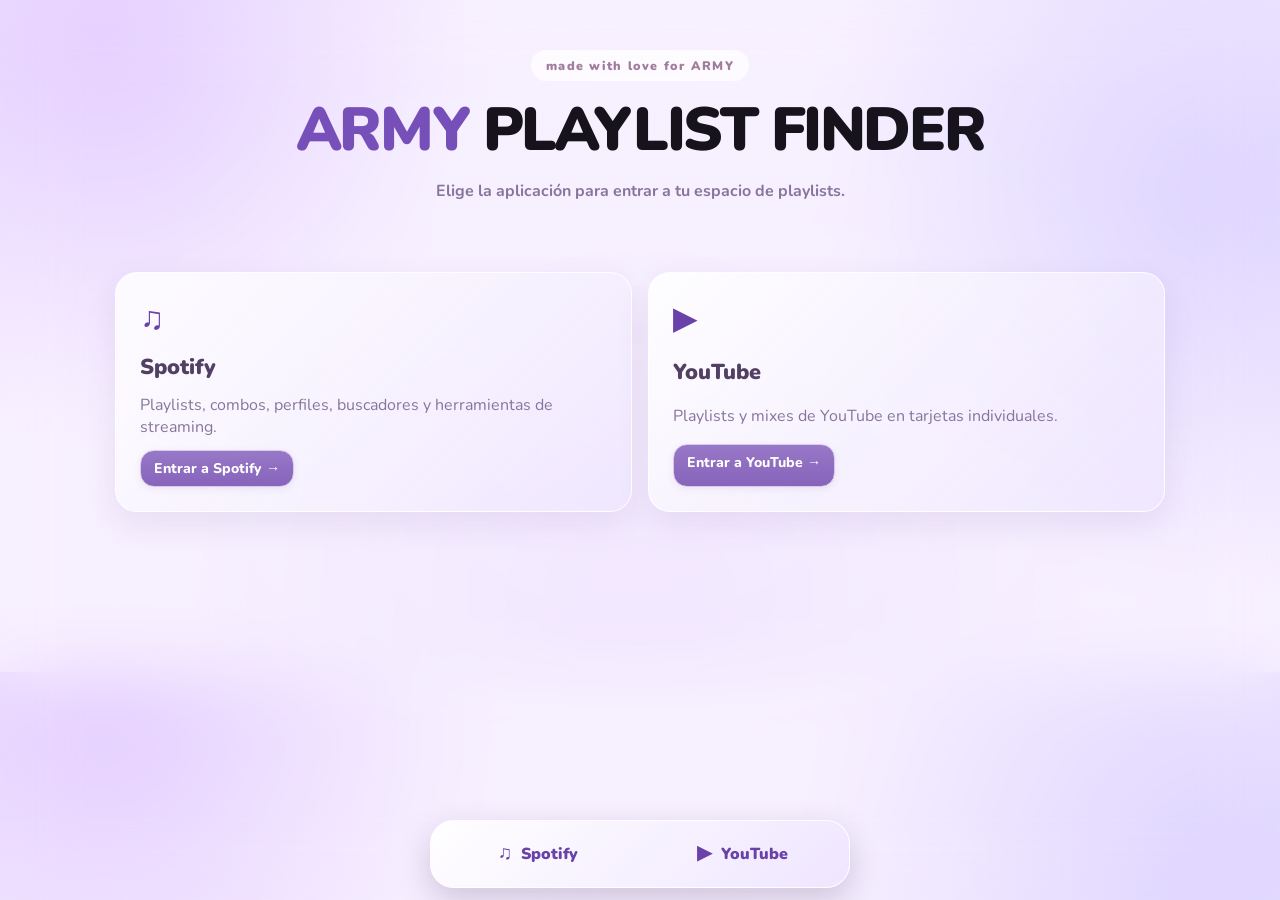
==== commit 54f1a337: "Keep app selector tabs neutral" ====
--- a/index.html
+++ b/index.html
@@ -225,4 +225,4 @@
 <style>.app-choices{display:grid;grid-template-columns:repeat(auto-fit,minmax(230px,1fr));gap:16px;margin-top:24px}.app-choice{display:grid;gap:12px;padding:24px;border:1px solid #ffffffd9;border-radius:22px;background:linear-gradient(135deg,#ffffffd9,#eee5ffb8);box-shadow:0 12px 32px #51347b18;text-decoration:none;color:var(--ink)}.app-choice .big-icon{font-size:2rem;color:#6842a8}.app-choice h2{margin:0}.app-choice p{margin:0;color:var(--muted)}.app-choice .action{justify-self:start}</style>
 </head><body><main class="page"><header><div class="eyebrow"> made with love for ARMY </div><h1 class="army-main-title"><span>ARMY</span> PLAYLIST FINDER</h1><p class="subtitle">Elige la aplicación para entrar a tu espacio de playlists.</p></header>
 <section class="app-choices" aria-label="Aplicaciones"><a class="app-choice" href="spotify.html"><span class="big-icon">♫</span><h2>Spotify</h2><p>Playlists, combos, perfiles, buscadores y herramientas de streaming.</p><span class="action">Entrar a Spotify →</span></a><a class="app-choice" href="youtube.html"><span class="big-icon">▶</span><h2>YouTube</h2><p>Playlists y mixes de YouTube en tarjetas individuales.</p><span class="action">Entrar a YouTube →</span></a></section>
-<nav class="app-dock" aria-label="Cambiar aplicación"><a class="app-tab active" href="spotify.html" aria-current="page"><span class="app-icon">♫</span><span>Spotify</span></a><a class="app-tab" href="youtube.html"><span class="app-icon">▶</span><span>YouTube</span></a></nav></main></body></html>+<nav class="app-dock" aria-label="Cambiar aplicación"><a class="app-tab" href="spotify.html"><span class="app-icon">♫</span><span>Spotify</span></a><a class="app-tab" href="youtube.html"><span class="app-icon">▶</span><span>YouTube</span></a></nav></main></body></html>
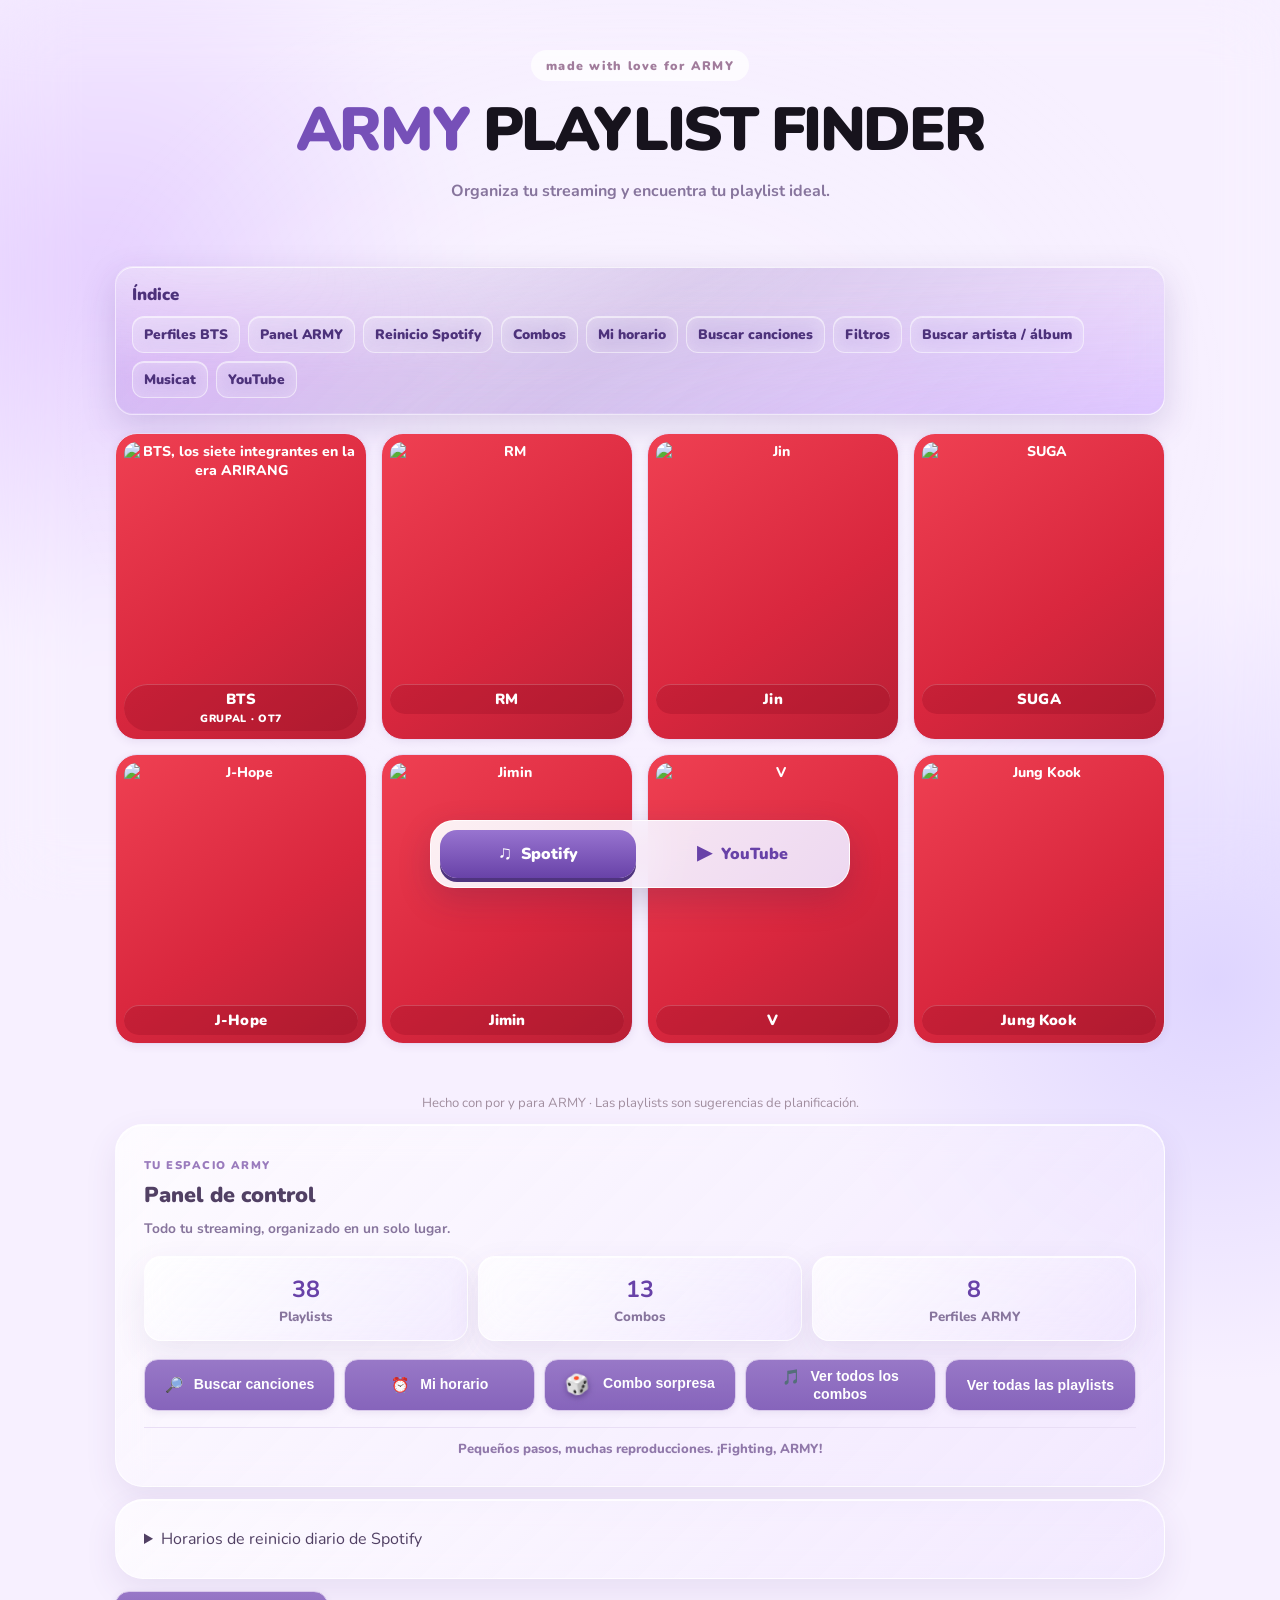
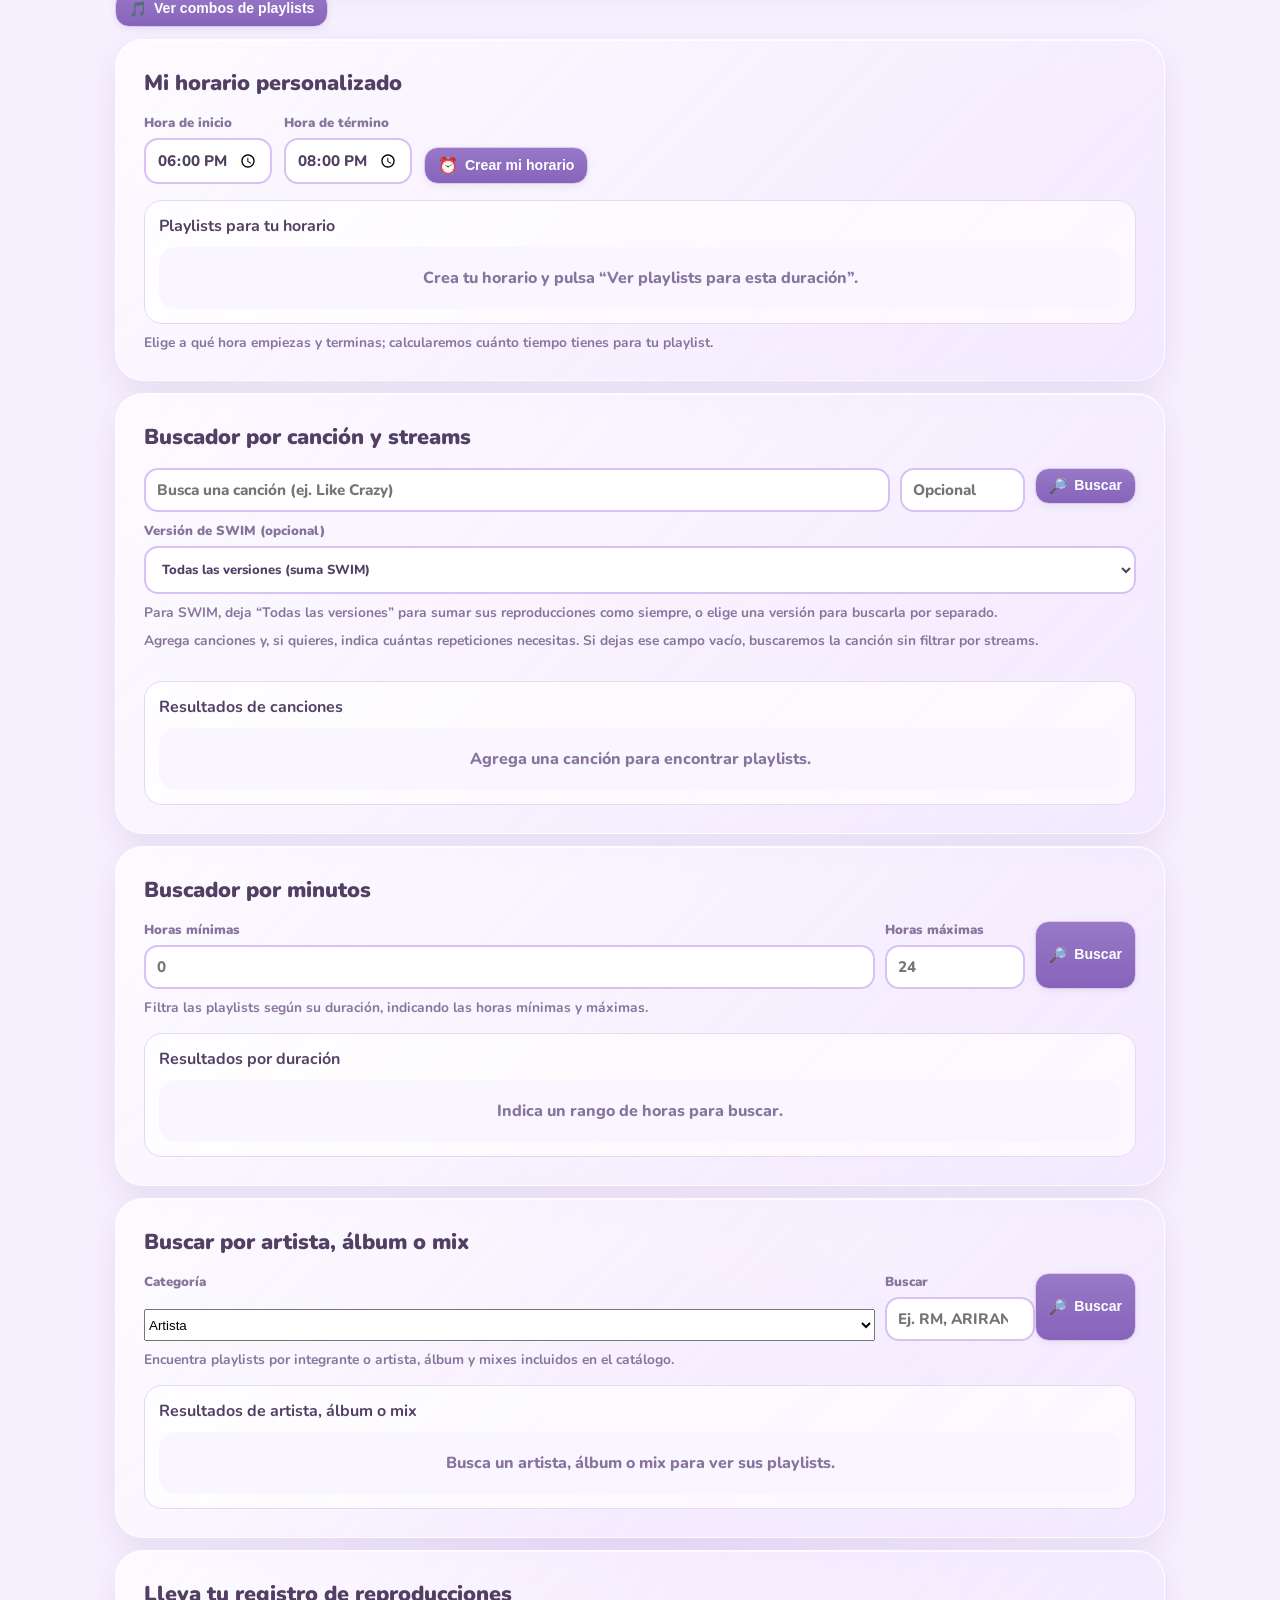
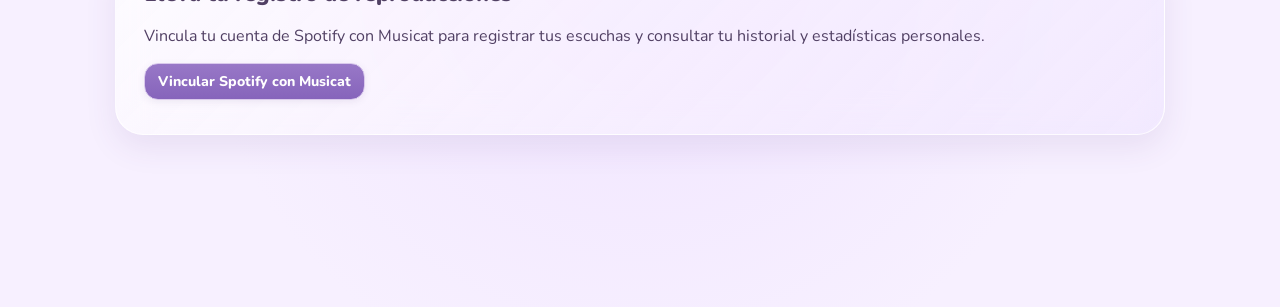
==== commit 49c00fef: "Set Spotify as the homepage" ====
--- a/index.html
+++ b/index.html
@@ -1,228 +1,13 @@
-<!doctype html><html lang="es"><head><meta charset="utf-8"><meta name="viewport" content="width=device-width,initial-scale=1"><meta name="theme-color" content="#fff6fb"><title>ARMY PLAYLIST FINDER</title><link rel="preconnect" href="https://fonts.googleapis.com"><link href="https://fonts.googleapis.com/css2?family=Nunito:wght@400;700;800;900&display=swap" rel="stylesheet"><style>
-:root{--bg:#f7f0ff;--pink:#e8c9ff;--lilac:#d8c1f5;--blue:#d8d0ff;--yellow:#f2e5ff;--ink:#514064;--muted:#87759d;--shadow:0 12px 28px #50347720}*{box-sizing:border-box}body{margin:0;background:radial-gradient(circle at 8% 8%,#d9b8ff99,transparent 23rem),radial-gradient(circle at 95% 28%,#c9bdff88,transparent 25rem),radial-gradient(circle at 50% 90%,#ead9ff88,transparent 28rem),var(--bg);color:var(--ink);font-family:Nunito,sans-serif}.page{width:min(1050px,calc(100% - 28px));margin:auto;padding:30px 0 55px}header{text-align:center;padding:20px 10px 30px}.eyebrow{display:inline-block;padding:7px 15px;border-radius:99px;background:#ffffffbd;color:#a17c9c;font-size:.78rem;font-weight:900;letter-spacing:.1em}h1{font-size:clamp(2rem,6vw,3.8rem);line-height:1.1;margin:16px 0 8px;font-weight:900;letter-spacing:-.04em}h1 span{color:#d58db0}.subtitle,.hint{color:var(--muted);font-weight:700}.panel{margin:18px 0;padding:clamp(18px,4vw,28px);border:1px solid #ffffffd9;border-radius:28px;background:#ffffffb8;box-shadow:var(--shadow);backdrop-filter:blur(8px)}h2{font-size:1.35rem;margin:0 0 16px;font-weight:900}.hint{font-size:.86rem;margin:9px 0 0}.profiles{display:grid;grid-template-columns:repeat(4,minmax(0,1fr));gap:14px}.profile{position:relative;overflow:hidden;min-width:0;border-radius:20px;padding:9px;background:linear-gradient(145deg,#fffaff,#eee2ff);border:1px solid white;box-shadow:0 7px 18px #705e7020;transition:transform .22s,box-shadow .22s;cursor:pointer}.profile:hover{transform:perspective(700px) rotateY(-8deg) rotateX(4deg) translateY(-5px);box-shadow:0 16px 26px #705e7030}.profile:active{transform:perspective(700px) rotateY(12deg) scale(.97)}.profile iframe{display:block;width:100%;height:155px;border:0;border-radius:14px;pointer-events:none}.profile strong{display:block;text-align:center;padding:8px 2px 3px}.profile a{position:absolute;inset:0;z-index:2}.schedule{display:flex;align-items:end;gap:12px;flex-wrap:wrap}.field{display:grid;gap:6px;font-size:.82rem;font-weight:900;color:var(--muted)}.field input,.request-row input{padding:12px;border:2px solid var(--lilac);border-radius:14px;background:white;color:var(--ink);font:inherit;font-weight:800}.field input{width:125px}.action{border:0;border-radius:14px;padding:12px 18px;background:var(--pink);border-bottom:4px solid #e9afc9;box-shadow:0 4px 0 #e9afc9;color:var(--ink);font-weight:900;cursor:pointer}.schedule-result{display:none;margin-top:15px;padding:13px 16px;background:#eee5ff;border-radius:15px;font-weight:800}.request-row{display:grid;grid-template-columns:minmax(0,1fr) 140px auto;gap:10px}.request-row input{min-width:0}.request-list{display:grid;gap:8px;margin:15px 0}.request{display:flex;justify-content:space-between;gap:10px;align-items:center;padding:10px 13px;border-radius:14px;background:#f2eaff;font-weight:800}.remove{border:0;background:transparent;color:#bd7199;font-weight:900;font-size:1.1rem;cursor:pointer}.results{display:grid;grid-template-columns:repeat(2,minmax(0,1fr));gap:13px;margin-top:16px}.playlist{padding:17px;border-radius:20px;background:white;border:1px solid #fff;box-shadow:var(--shadow)}.playlist h3{margin:0 0 8px;font-size:1.05rem}.chips{display:flex;gap:7px;flex-wrap:wrap;margin:8px 0}.chip{padding:5px 9px;border-radius:99px;background:#eee5ff;font-size:.76rem;font-weight:900}.playlist ul{padding-left:19px;color:#786879;font-size:.88rem;line-height:1.55}.spotify-link{display:inline-block;text-decoration:none;color:var(--ink);font-weight:900;background:var(--blue);padding:8px 13px;border-radius:12px}.empty{grid-column:1/-1;padding:20px;text-align:center;background:#faf6ff;border-radius:17px;color:var(--muted);font-weight:800}.combo{margin-top:18px;padding:18px;border-radius:20px;background:linear-gradient(120deg,#f2e5ff,#e5dcff);cursor:pointer;transition:box-shadow .2s}.combo:focus-visible{outline:3px solid #d98abb;outline-offset:3px}.combo[aria-expanded="true"]{box-shadow:0 4px 18px #d9a5c755}.combo-playlists{cursor:default;margin-top:14px}.song-hit{background:#ead8ff;color:#633b91;font-weight:800;border-radius:6px;padding:3px 6px;list-style-position:inside}.combo h3{margin:0 0 8px}.combo p{margin:5px 0;color:#766779;font-weight:700}.footer{text-align:center;color:#a18e9f;font-size:.82rem;margin-top:28px}@media(max-width:720px){.profiles{grid-template-columns:repeat(2,minmax(0,1fr))}.results{grid-template-columns:1fr}}@media(max-width:460px){.request-row{grid-template-columns:1fr 105px}.request-row button{grid-column:1/-1}.profile iframe{height:145px}}
-.profile-shortcuts{display:grid;grid-template-columns:repeat(4,minmax(0,1fr));gap:12px;margin:0 0 18px}.profile-shortcut{min-height:82px;padding:13px 8px;border:1px solid #c94b5b;border-radius:18px;background:linear-gradient(145deg,#fff7f6,#f4c8cc 58%,#d94a59);box-shadow:0 7px 18px #9f263b30,inset 0 2px 0 #fff9;color:#55202c;font:900 1rem Nunito,sans-serif;cursor:pointer;transition:transform .18s,box-shadow .18s}.profile-shortcut small{font-size:.76rem;color:var(--muted)}.member-cover{padding:8px;display:flex;flex-direction:column;align-items:center;gap:7px}.member-cover img{display:block;width:100%;aspect-ratio:1/1;object-fit:cover;object-position:center 30%;border-radius:13px}.member-cover span{display:block;font-weight:900;text-align:center;line-height:1.2}.member-cover:focus-visible{outline:3px solid #d98abb;outline-offset:3px}.profile-shortcut:active,.profile-shortcut.bounce{animation:profileBounce .48s ease}.profile-shortcut:focus-visible{outline:3px solid #d98abb;outline-offset:3px}@keyframes profileBounce{0%,100%{transform:translateY(0) scale(1)}25%{transform:translateY(-10px) scale(1.06)}50%{transform:translateY(0) scale(.96)}75%{transform:translateY(-4px) scale(1.02)}}@media(max-width:720px){.profile-shortcuts{grid-template-columns:repeat(4,minmax(0,1fr));gap:8px}.profile-shortcut{min-height:72px;font-size:.88rem;padding:10px 4px}}@media(max-width:380px){.profile-shortcut{font-size:.78rem}}\n.combo-catalog{display:grid;gap:16px}.combo-set{padding:18px;border-radius:20px;border:1px solid #fff;box-shadow:var(--shadow)}.combo-set.combo-one{background:linear-gradient(120deg,#f7e9ff,#eee5ff)}.combo-set.combo-two{background:linear-gradient(120deg,#e9f0ff,#eee8ff)}.combo-set h3{margin:0 0 8px}.combo-total{display:inline-block;margin:4px 0 12px;padding:7px 11px;border-radius:99px;background:#ffffffb8;font-weight:900;font-size:.86rem}.combo-entry{padding:12px;margin-top:9px;border-radius:14px;background:#ffffffd9}.combo-entry p{margin:5px 0;color:var(--muted);font-size:.82rem;font-weight:700}.combo-entry a{display:inline-block;margin-top:5px;color:var(--ink);font-weight:900;text-decoration:none;background:#fff;padding:7px 10px;border-radius:10px}.combo-entry a:focus-visible{outline:3px solid #d98abb}.combo-mission{font-size:.88rem;font-weight:800;margin:8px 0 0}button,.action,.spotify-link{background:#7650b8!important;color:#fff!important;border:1px solid #6842a8!important;box-shadow:0 4px 0 #55358f!important;transition:transform .18s,box-shadow .18s,background .18s;position:relative;overflow:hidden}button:hover,.action:hover,.spotify-link:hover{background:#8964c9!important;transform:translateY(-2px)}button:active,.action:active,.spotify-link:active{transform:translateY(2px) scale(.98);box-shadow:0 1px 0 #55358f!important}.profile-shortcut{background:#7650b8!important;border:2px solid #6842a8!important}.profile-shortcut span{color:#fff!important}.remove{background:transparent!important;border:0!important;box-shadow:none!important;color:#fff!important}15%{opacity:1}100%{opacity:0;transform:translate(var(--dx),-38px) scale(1.05) rotate(var(--rot))}}
-/* Perfil cards: mini app widgets */
-.profile-shortcuts{gap:16px;margin:4px 0 22px}
-.profile-shortcut.member-cover{position:relative;isolation:isolate;min-height:0;padding:9px;border:1px solid #ffffffd9!important;border-radius:23px;background:linear-gradient(145deg,#ffffffd9 0%,#eee2ffed 52%,#d9c5f5 100%)!important;box-shadow:0 9px 24px #54377b20,inset 0 1px 0 #fff;overflow:hidden;display:flex;flex-direction:column;gap:0;transition:transform .25s ease,box-shadow .25s ease}
-.profile-shortcut.member-cover:before{content:"";position:absolute;inset:0;z-index:-1;background:radial-gradient(circle at 85% 8%,#fff9 0 2px,transparent 3px),radial-gradient(circle at 12% 75%,#c9a9f455 0 2px,transparent 3px);pointer-events:none}
-.profile-shortcut.member-cover:hover{transform:translateY(-6px) scale(1.025);box-shadow:0 17px 30px #54377b35,inset 0 1px 0 #fff}
-.profile-shortcut.member-cover img{width:100%;aspect-ratio:1/1;object-fit:cover;object-position:center 28%;border-radius:16px;box-shadow:0 5px 14px #4b326522;transition:transform .35s ease,filter .35s ease}
-.profile-shortcut.member-cover:hover img{transform:scale(1.035);filter:saturate(1.08)}
-.profile-shortcut.member-cover span{width:100%;margin-top:9px;padding:8px 4px 6px;border-radius:13px;background:#ffffffa8;color:#63458c!important;font-size:.98rem;letter-spacing:.025em;text-align:center;box-shadow:inset 0 1px 0 #fff}
-.profile-shortcut.member-cover small{color:#987eb7!important;font-size:.68rem;letter-spacing:.08em;text-transform:uppercase}
-.profile-shortcut.member-cover:after{content:"";position:absolute;top:15px;right:16px;color:#fff;font-size:1rem;text-shadow:0 1px 8px #6842a8;opacity:.9}
-.armybomb-particle{position:absolute;z-index:30;left:var(--x);top:var(--y);width:13px;height:25px;pointer-events:none;animation:armybomb-float 1s cubic-bezier(.16,.75,.25,1) forwards;filter:drop-shadow(0 2px 3px #40236a55)}
-.armybomb-particle:before{content:"";position:absolute;top:0;left:0;width:13px;height:13px;border-radius:50%;background:radial-gradient(circle at 35% 28%,#fff 0 9%,#e8dcff 13%,#a987e9 48%,#6841a8 100%);border:1px solid #fff9;box-shadow:0 0 8px #c6a5ff}
-.armybomb-particle:after{content:"";position:absolute;top:11px;left:5px;width:4px;height:13px;border-radius:0 0 3px 3px;background:linear-gradient(90deg,#eee7ff,#8c6ab9,#f5efff);border:1px solid #fff9}
-@keyframes armybomb-float{0%{opacity:0;transform:translate(0,8px) scale(.35) rotate(-18deg)}15%{opacity:1}100%{opacity:0;transform:translate(var(--dx),-58px) scale(1.1) rotate(var(--rot))}}
-@media(max-width:720px){.profile-shortcuts{gap:10px}.profile-shortcut.member-cover{padding:7px;border-radius:19px}.profile-shortcut.member-cover span{font-size:.86rem;padding:7px 3px 5px}}
-}
-
-/* Animaciones suaves de entrada y movimiento */
-@keyframes lavenderRise{from{opacity:0;transform:translateY(16px)}to{opacity:1;transform:translateY(0)}}
-@keyframes lavenderGlow{0%,100%{box-shadow:0 3px 12px #5d477515}50%{box-shadow:0 7px 20px #8b69bd26}}
-header{animation:lavenderRise .75s ease both}
-.panel{animation:lavenderRise .65s ease both}
-.profile-shortcut.member-cover{animation:lavenderRise .6s ease both}
-.profile-shortcut.member-cover:nth-child(2){animation-delay:.06s}
-.profile-shortcut.member-cover:nth-child(3){animation-delay:.12s}
-.profile-shortcut.member-cover:nth-child(4){animation-delay:.18s}
-.profile-shortcut.member-cover:nth-child(5){animation-delay:.24s}
-.profile-shortcut.member-cover:nth-child(6){animation-delay:.30s}
-.profile-shortcut.member-cover:nth-child(7){animation-delay:.36s}
-.profile-shortcut.member-cover:nth-child(8){animation-delay:.42s}
-.action:hover,.spotify-link:hover{filter:brightness(1.08)}
-@media(prefers-reduced-motion:reduce){header,.panel,.profile-shortcut.member-cover{animation:none!important}}
-/* Minimal lavender: tarjetas de perfiles */
-.profile-shortcuts{gap:14px;margin:4px 0 22px}
-.profile-shortcut.member-cover{min-height:0;padding:8px!important;border:1px solid #e9def5!important;border-radius:18px!important;background:#fff!important;box-shadow:0 3px 12px #5d477515!important;overflow:hidden;display:flex;flex-direction:column;gap:0;transition:transform .2s ease,border-color .2s ease,box-shadow .2s ease}
-.profile-shortcut.member-cover:before,.profile-shortcut.member-cover:after{display:none!important}
-.profile-shortcut.member-cover:hover{transform:translateY(-3px)!important;border-color:#cdb8e8!important;box-shadow:0 8px 18px #5d47751c!important}
-.profile-shortcut.member-cover img{width:100%;aspect-ratio:1/1;object-fit:cover;object-position:center 28%;border-radius:12px!important;box-shadow:none!important;transition:transform .25s ease}
-.profile-shortcut.member-cover:hover img{transform:scale(1.015);filter:none}
-.profile-shortcut.member-cover span{width:100%;margin-top:8px;padding:7px 3px 5px;border-radius:10px;background:#f5effb!important;color:#63458c!important;font-size:.92rem;letter-spacing:.01em;text-align:center;box-shadow:none!important}
-.profile-shortcut.member-cover small{color:#9883ad!important;font-size:.66rem;letter-spacing:.06em;text-transform:uppercase}
-@media(max-width:720px){.profile-shortcuts{gap:9px}.profile-shortcut.member-cover{padding:6px!important;border-radius:15px!important}.profile-shortcut.member-cover img{border-radius:10px!important}.profile-shortcut.member-cover span{font-size:.82rem;padding:6px 2px 4px}}
-@media(prefers-reduced-motion:reduce){.profile-shortcut.member-cover,.profile-shortcut.member-cover img{transition:none}}
-
-.army-dashboard{background:linear-gradient(135deg,#fff 0%,#f7efff 58%,#eee5ff 100%);border:1px solid #e7d9f7}.dashboard-head{display:flex;justify-content:space-between;align-items:center;gap:12px}.dashboard-head h2{margin:5px 0}.dashboard-kicker{font-size:.7rem;letter-spacing:.13em;font-weight:900;color:#9a7bbd}.dashboard-heart{font-size:2.2rem;filter:drop-shadow(0 4px 7px #9270bb44)}.dashboard-stats{display:grid;grid-template-columns:repeat(3,minmax(0,1fr));gap:10px;margin:18px 0}.dashboard-stat{display:grid;gap:3px;padding:14px 10px;border:1px solid #eee4f8;border-radius:17px;background:#ffffffd9;text-align:center}.dashboard-stat span{font-size:1.25rem}.dashboard-stat strong{font-size:1.45rem;color:#6842a8}.dashboard-stat small{font-weight:800;color:var(--muted)}.dashboard-actions{display:flex;flex-wrap:wrap;gap:9px}.dashboard-actions .action{flex:1 1 175px}.dashboard-note{margin:16px 0 0;padding-top:12px;border-top:1px solid #e9def5;color:#9078aa;font-size:.82rem;font-weight:800;text-align:center}@media(max-width:460px){.dashboard-stat{padding:11px 5px}.dashboard-stat strong{font-size:1.2rem}.dashboard-actions .action{flex-basis:100%}}\n .reset-times summary{cursor:pointer;font-weight:900;color:var(--ink);font-size:1.02rem;list-style-position:inside}.reset-times[open] summary{margin-bottom:12px}.reset-controls{display:flex;gap:10px;align-items:center;flex-wrap:wrap}.reset-controls input{flex:1 1 220px;min-width:0;padding:11px 13px;border:1px solid #e4d7f2;border-radius:13px;background:#fff;color:var(--ink);font:inherit;font-weight:800}.reset-format-label{display:flex;align-items:center;gap:8px;color:var(--muted);font-size:.82rem;font-weight:900}.reset-format-label select{padding:10px;border:1px solid #e4d7f2;border-radius:12px;background:#fff;color:var(--ink);font:inherit;font-weight:800}.reset-highlight{display:flex;gap:6px 18px;align-items:center;flex-wrap:wrap;padding:13px 15px;margin:12px 0;background:linear-gradient(110deg,#f4ecff,#fff);border:1px solid #e7d9f7;border-radius:14px;color:#6842a8;font-weight:900}.reset-list-wrap{display:grid;gap:8px}.reset-country-card{display:grid;grid-template-columns:minmax(175px,1.2fr) minmax(105px,.8fr) minmax(105px,.8fr) minmax(120px,.9fr);align-items:center;gap:10px;min-width:0;padding:11px 13px;border:1px solid #eee5f7;border-radius:14px;background:linear-gradient(105deg,#fff,#faf7ff);box-shadow:0 3px 10px #5d47750c;font-size:.82rem;white-space:nowrap}.reset-country-name{min-width:0;white-space:normal;overflow-wrap:anywhere;display:-webkit-box;-webkit-box-orient:vertical;-webkit-line-clamp:2;overflow:hidden;line-height:1.2;font-weight:900;color:#5f477b}.reset-country-name .reset-flag{margin-right:7px}.reset-time-cell{color:#89789b;font-weight:800}.reset-time-cell strong{display:block;color:#6842a8;font-size:.88rem}.reset-countdown{color:#6842a8;font-weight:900;text-align:right}@media(max-width:620px){.reset-list-wrap{overflow-x:auto;padding-bottom:5px}.reset-country-card{min-width:590px;grid-template-columns:1.2fr .8fr .8fr .9fr}.reset-controls{align-items:stretch}.reset-format-label{justify-content:space-between}} 
-/* Sección independiente de YouTube */
-.youtube-grid{display:grid;grid-template-columns:repeat(auto-fit,minmax(min(100%,280px),1fr));gap:14px;margin-top:16px}
-.youtube-card{overflow:hidden;border:1px solid #ffffffd9;border-radius:20px;background:linear-gradient(135deg,#ffffffd9,#eee5ffb8);box-shadow:0 8px 22px #51347b18}
-.youtube-player{position:relative;width:100%;aspect-ratio:16/9;background:#211832}
-.youtube-player iframe{position:absolute;inset:0;width:100%;height:100%;border:0}
-.youtube-card-info{display:grid;justify-items:start;gap:10px;padding:16px}
-.youtube-card-info h3{margin:0;color:var(--ink);font-size:1.05rem}
-.youtube-link{display:inline-block;padding:9px 14px;border-radius:999px;background:linear-gradient(180deg,#9874d0,#6842a8);color:#fff;text-decoration:none;font-weight:900;box-shadow:0 4px 0 #4f347f}
-.youtube-link:focus-visible{outline:3px solid #d98abb;outline-offset:3px}
-/* Panel inferior de plataformas */
-body{padding-bottom:30px}
-#spotifyContent>.panel{margin:12px 0}
-
-.site-index{margin:18px 0;padding:16px;border:1px solid #e7d9f7;border-radius:18px;background:#fffdfef0;box-shadow:0 6px 18px #705e7015}.site-index h2{margin:0 0 10px;color:#6842a8;font-size:1.05rem}.site-index-links{display:flex;flex-wrap:wrap;gap:8px}.site-index a{padding:8px 11px;border-radius:12px;background:#f2eaff;color:#6842a8;font-weight:900;text-decoration:none;font-size:.86rem}.site-index a:focus-visible{outline:3px solid #d98abb;outline-offset:2px}
-
-/* Liquid glass lavanda global + botones estilo glossy */
-body{
- }
-body:before{
- content:"";position:fixed;inset:0;z-index:-1;pointer-events:none;
- background:radial-gradient(ellipse at 50% 45%,#ffffff38,transparent 65%);
- backdrop-filter:blur(34px);-webkit-backdrop-filter:blur(34px);
-}
-.panel,.site-index,.playlist,.combo-entry,.reset-country-card,.dashboard-stat{
- background:linear-gradient(135deg,#ffffffb8,#eee5ff99)!important;
- border:1px solid #ffffffc9!important;
- box-shadow:0 12px 32px #51347b18,inset 0 1px 0 #ffffffd9!important;
- backdrop-filter:blur(18px) saturate(145%);-webkit-backdrop-filter:blur(18px) saturate(145%);
-}
-button,.action,.spotify-link,.profile-shortcut{
- border-radius:999px!important;
- background:linear-gradient(180deg,#9874d0 0%,#7650b8 58%,#6842a8 100%)!important;
- color:#fff!important;
- border:1px solid #ffffffa8!important;
- box-shadow:0 5px 0 #4f347f,0 9px 18px #4f347f30,inset 0 2px 3px #ffffff65!important;
- text-shadow:0 1px 2px #4d327755;
- transition:transform .18s ease,box-shadow .18s ease,filter .18s ease!important;
-}
-button:hover,.action:hover,.spotify-link:hover,.profile-shortcut:hover{
- filter:brightness(1.08) saturate(1.04);transform:translateY(-2px);
- box-shadow:0 7px 0 #4f347f,0 13px 22px #4f347f38,inset 0 2px 3px #ffffff75!important;
-}
-button:active,.action:active,.spotify-link:active,.profile-shortcut:active{
- transform:translateY(3px) scale(.985);
- box-shadow:0 2px 0 #4f347f,0 4px 10px #4f347f24,inset 0 2px 4px #ffffff55!important;
-}
-.profile-shortcut.member-cover{border-radius:22px!important;background:linear-gradient(145deg,#ffffffd9,#e9ddf8c9)!important}
-.profile-shortcut.member-cover span{border-radius:999px!important}
-@media(prefers-reduced-motion:reduce){button,.action,.spotify-link,.profile-shortcut{transition:none!important}}
-
-
-/* Índice: liquid glass morado */
-.site-index{
- position:relative;isolation:isolate;overflow:hidden;
- background:linear-gradient(135deg,rgba(177,139,235,.34),rgba(112,72,177,.25) 48%,rgba(220,195,255,.32))!important;
- border:1px solid rgba(255,255,255,.58)!important;
- box-shadow:0 12px 34px rgba(79,42,130,.18),inset 0 1px 0 rgba(255,255,255,.72),inset 0 -1px 0 rgba(255,255,255,.16)!important;
- backdrop-filter:blur(22px) saturate(165%)!important;
- -webkit-backdrop-filter:blur(22px) saturate(165%)!important;
-}
-.site-index:before{content:"";position:absolute;inset:-45% -15%;z-index:-1;pointer-events:none;background:radial-gradient(ellipse at 18% 8%,rgba(255,255,255,.68),transparent 42%),radial-gradient(ellipse at 88% 85%,rgba(179,128,255,.32),transparent 48%);filter:blur(9px)}
-.site-index h2,.site-index a{color:#4d327b!important}
-.site-index a{background:rgba(255,255,255,.28)!important;border:1px solid rgba(255,255,255,.5)!important;box-shadow:inset 0 1px 0 rgba(255,255,255,.55)!important;backdrop-filter:blur(10px);-webkit-backdrop-filter:blur(10px)}
-.site-index a:hover{background:rgba(255,255,255,.48)!important}
-@supports not ((backdrop-filter:blur(2px)) or (-webkit-backdrop-filter:blur(2px))){.site-index{background:linear-gradient(135deg,#e7d8ff,#c7a8f2)!important}}
-
-
-/* Tarjetas BTS: rojo ARIRANG y nombres blancos; los combos conservan su paleta */
-.profile-shortcut.member-cover{
-  background:linear-gradient(145deg,#ef4052 0%,#d9273e 58%,#b91f35 100%)!important;
-  border:1px solid #a9182d!important;
-  box-shadow:0 6px 16px #a9182d35,inset 0 1px 0 #ffffff55!important;
-}
-.profile-shortcut.member-cover span,
-.profile-shortcut.member-cover small{
-  color:#fff!important;
-}
-.profile-shortcut.member-cover span{
-  background:rgba(145,12,34,.28)!important;
-  box-shadow:inset 0 1px 0 #ffffff30!important;
-}
-.profile-shortcut.member-cover:hover{
-  border-color:#8f1428!important;
-  box-shadow:0 10px 22px #a9182d45,inset 0 1px 0 #ffffff66!important;
-}
-
-
-/* Título principal: ARMY morado y PLAYLIST FINDER negro */
-.army-main-title{color:#17131d!important;text-shadow:none}
-.army-main-title span{color:#7650b8!important}
-
-/* Iconos para controles de navegación y streaming */
-.action:before{display:inline-block;margin-right:7px;font-size:1.05em;vertical-align:-1px}
-#dashboardRandom:before{content:"🎲";display:inline-block;font-size:1.4em;vertical-align:-3px;filter:drop-shadow(0 2px 3px #39205f88);transform:rotate(-8deg);margin-right:9px}
-#makeSchedule:before{content:"⏰";font-size:1.15em}
-#addRequest:before,#clearHours:before,#librarySearchButton:before{content:"🔎";font-size:1.05em}
-#toggleComboCatalog:before{content:"🎵";font-size:1.05em}
-[data-dashboard-go="songSearchPanel"]:before{content:"🔎"}
-[data-dashboard-go="schedulePanel"]:before{content:"⏰"}
-[data-dashboard-go="toggleComboCatalog"]:before{content:"🎵"}
-#dashboardRandom:after{content:""}
-#showSchedulePlaylists:before{content:"▶️"}
-
-
-#randomComboResult{position:relative;overflow:visible}
-#randomComboCard{position:relative;isolation:isolate;overflow:visible}
-.surprise-card-confetti,.surprise-card-confetti{width:8px;height:12px;border-radius:2px;animation:cardConfettiFloat var(--duration,8s) ease-in-out var(--delay,0s) forwards}
-.surprise-card-star{font-size:clamp(16px,2.5vw,25px);color:#9b63e8;text-shadow:0 1px 8px #fff,0 0 12px #d9b8ff;animation:cardStarTwinkle var(--duration,8s) ease-in-out var(--delay,0s) forwards}
-@keyframes cardConfettiFloat{0%{transform:translate3d(0,-8px,0) rotate(0deg);opacity:0}12%{opacity:1}80%{opacity:1}100%{transform:translate3d(var(--drift),95px,0) rotate(var(--spin));opacity:0}}
-
-.surprise-confetti{position:fixed;top:-14px;width:9px;height:13px;z-index:9999;pointer-events:none;border-radius:2px;animation:surpriseConfettiFall var(--fall-time,2.4s) cubic-bezier(.18,.65,.35,1) forwards}
-@keyframes surpriseConfettiFall{0%{transform:translate3d(0,-10px,0) rotate(0deg);opacity:1}100%{transform:translate3d(var(--drift),105vh,0) rotate(var(--spin));opacity:0}}
-@media(prefers-reduced-motion:reduce){.surprise-confetti{animation-duration:1.1s}}
-
-/* Botones más pequeños y suaves, sin relieve marcado */
-button,.action,.spotify-link{
-  padding:8px 13px!important;
-  min-height:0;
-  border:1px solid #d9c9ec!important;
-  border-radius:14px!important;
-  background:linear-gradient(180deg,#9878c7 0%,#8664bb 100%)!important;
-  box-shadow:0 2px 7px #60458318!important;
-  text-shadow:none!important;
-  font-size:.88rem!important;
-  font-weight:800!important;
-  transition:background .18s ease,box-shadow .18s ease!important;
-}
-button:hover,.action:hover,.spotify-link:hover{
-  transform:none!important;
-  filter:none!important;
-  background:#8060b4!important;
-  box-shadow:0 3px 9px #60458320!important;
-}
-button:active,.action:active,.spotify-link:active{
-  transform:scale(.99)!important;
-  box-shadow:0 1px 4px #60458318!important;
-}
-.profile-shortcut.member-cover{
-  border:1px solid #e8d9f4!important;
-  box-shadow:0 2px 9px #60458318!important;
-}
-.profile-shortcut.member-cover:hover{
-  transform:translateY(-2px)!important;
-  box-shadow:0 4px 12px #60458320!important;
-}
-
-/* Ajuste de buscadores para que respeten el ancho de sus contenedores */
-.song-autocomplete,.field,.request-row,.reset-controls{min-width:0;max-width:100%}
-.song-autocomplete>input,.field input,.request-row input,.reset-controls input{width:100%;min-width:0;max-width:100%;font-size:clamp(.78rem,2.5vw,.95rem);padding:10px 11px}
-#librarySearchPanel .song-autocomplete{flex:1 1 0;min-width:0}
-.reset-controls .song-autocomplete{flex:1 1 220px;min-width:0}
-@media(max-width:560px){.request-row{grid-template-columns:minmax(0,1fr) minmax(76px,100px) auto;gap:7px}.song-request-row{grid-template-columns:minmax(0,1fr) minmax(76px,95px)}.song-request-row #addRequest{grid-column:1/-1}#librarySearchPanel .request-row{grid-template-columns:minmax(0,1fr)}#librarySearchPanel .field{width:100%}.reset-controls{gap:7px}.reset-controls .song-autocomplete{flex-basis:100%}}
-/* Autocompletado unificado en todos los buscadores */
-#librarySearchPanel .song-autocomplete{flex:2;min-width:150px}
-.reset-controls .song-autocomplete{flex:1;min-width:150px}
-/* Autocompletado de canciones y streams opcionales */
-.song-request-row{grid-template-columns:minmax(0,1fr) 125px auto;align-items:start}
-.song-autocomplete{position:relative;min-width:0}
-.song-autocomplete>input{width:100%}
-.song-suggestions{position:absolute;z-index:100;top:calc(100% + 6px);left:0;right:0;max-height:260px;overflow:auto;padding:6px;border:1px solid #e4d7f2;border-radius:14px;background:#fff;box-shadow:0 12px 28px #50347726}
-.song-suggestion{display:block;width:100%;padding:9px 11px!important;border:0!important;border-radius:9px!important;background:transparent!important;box-shadow:none!important;color:#514064!important;text-align:left;font-size:.9rem!important;text-shadow:none!important}
-.song-suggestion:hover,.song-suggestion.active{background:#f1e8ff!important;color:#6842a8!important;transform:none!important;box-shadow:none!important}
-#playsInput{width:100%;min-width:0}
-@media(max-width:560px){.song-request-row{grid-template-columns:minmax(0,1fr) 105px}.song-request-row #addRequest{grid-column:1/-1}}
-/* Resultados independientes para cada buscador */
-.search-output{margin-top:16px;padding:14px;border:1px solid #e5d8f3;border-radius:18px;background:#ffffffa8;min-width:0;overflow:hidden}
-.search-output>h3{margin:0 0 10px;color:var(--ink);font-size:1rem}
-.search-output .results{margin:0;min-width:0}
-.profile-track-match{background:rgba(190,150,255,.16);border-left:3px solid #a66cff;padding:5px 8px;border-radius:6px;font-weight:600;}</style><title>ARMY PLAYLIST FINDER</title><style>
-body{padding-bottom:105px!important}
-.app-dock{position:fixed;z-index:1000;left:50%;bottom:max(12px,env(safe-area-inset-bottom));transform:translateX(-50%);width:min(420px,calc(100% - 24px));display:grid;grid-template-columns:1fr 1fr;gap:8px;padding:9px;border:1px solid #ffffffd9;border-radius:24px;background:linear-gradient(135deg,#ffffffed,#eee5ffed);box-shadow:0 12px 32px #39205235;backdrop-filter:blur(18px);-webkit-backdrop-filter:blur(18px)}
-.app-tab{display:flex;align-items:center;justify-content:center;gap:9px;min-height:48px;border-radius:17px;text-decoration:none;color:#6842a8;font-weight:900}
-.app-tab.active{background:linear-gradient(180deg,#9874d0,#6842a8);color:white;box-shadow:0 4px 0 #4f347f}
-.app-icon{font-size:1.2rem;line-height:1}
-.app-tab:focus-visible{outline:3px solid #d98abb;outline-offset:3px}
-</style>
-<style>.app-choices{display:grid;grid-template-columns:repeat(auto-fit,minmax(230px,1fr));gap:16px;margin-top:24px}.app-choice{display:grid;gap:12px;padding:24px;border:1px solid #ffffffd9;border-radius:22px;background:linear-gradient(135deg,#ffffffd9,#eee5ffb8);box-shadow:0 12px 32px #51347b18;text-decoration:none;color:var(--ink)}.app-choice .big-icon{font-size:2rem;color:#6842a8}.app-choice h2{margin:0}.app-choice p{margin:0;color:var(--muted)}.app-choice .action{justify-self:start}</style>
-</head><body><main class="page"><header><div class="eyebrow"> made with love for ARMY </div><h1 class="army-main-title"><span>ARMY</span> PLAYLIST FINDER</h1><p class="subtitle">Elige la aplicación para entrar a tu espacio de playlists.</p></header>
-<section class="app-choices" aria-label="Aplicaciones"><a class="app-choice" href="spotify.html"><span class="big-icon">♫</span><h2>Spotify</h2><p>Playlists, combos, perfiles, buscadores y herramientas de streaming.</p><span class="action">Entrar a Spotify →</span></a><a class="app-choice" href="youtube.html"><span class="big-icon">▶</span><h2>YouTube</h2><p>Playlists y mixes de YouTube en tarjetas individuales.</p><span class="action">Entrar a YouTube →</span></a></section>
-<nav class="app-dock" aria-label="Cambiar aplicación"><a class="app-tab" href="spotify.html"><span class="app-icon">♫</span><span>Spotify</span></a><a class="app-tab" href="youtube.html"><span class="app-icon">▶</span><span>YouTube</span></a></nav></main></body></html>+<!doctype html>
+<html lang="es">
+<head>
+<meta charset="utf-8">
+<meta name="viewport" content="width=device-width,initial-scale=1">
+<meta http-equiv="refresh" content="0;url=spotify.html">
+<title>ARMY PLAYLIST FINDER</title>
+<script>window.location.replace("spotify.html");</script>
+</head>
+<body>
+<p>Abriendo ARMY PLAYLIST FINDER… <a href="spotify.html">Entrar a Spotify</a></p>
+</body>
+</html>
